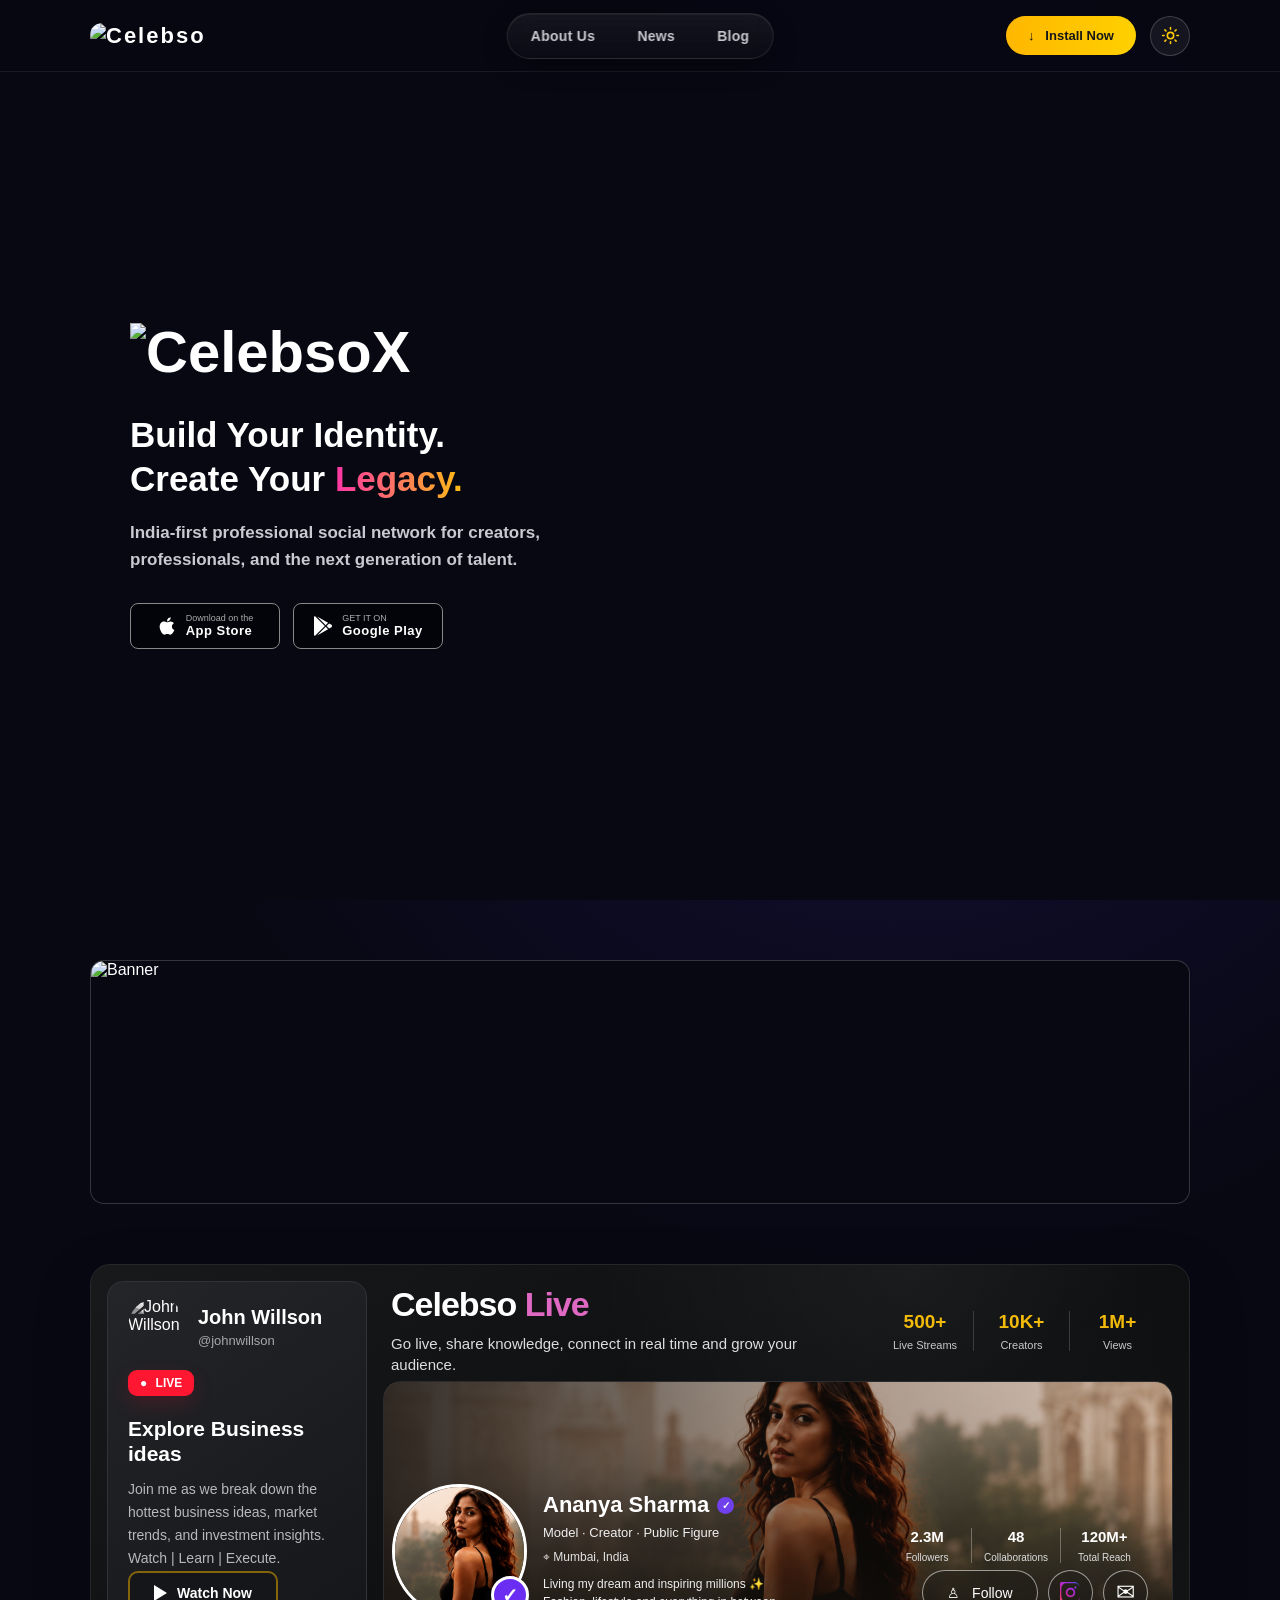
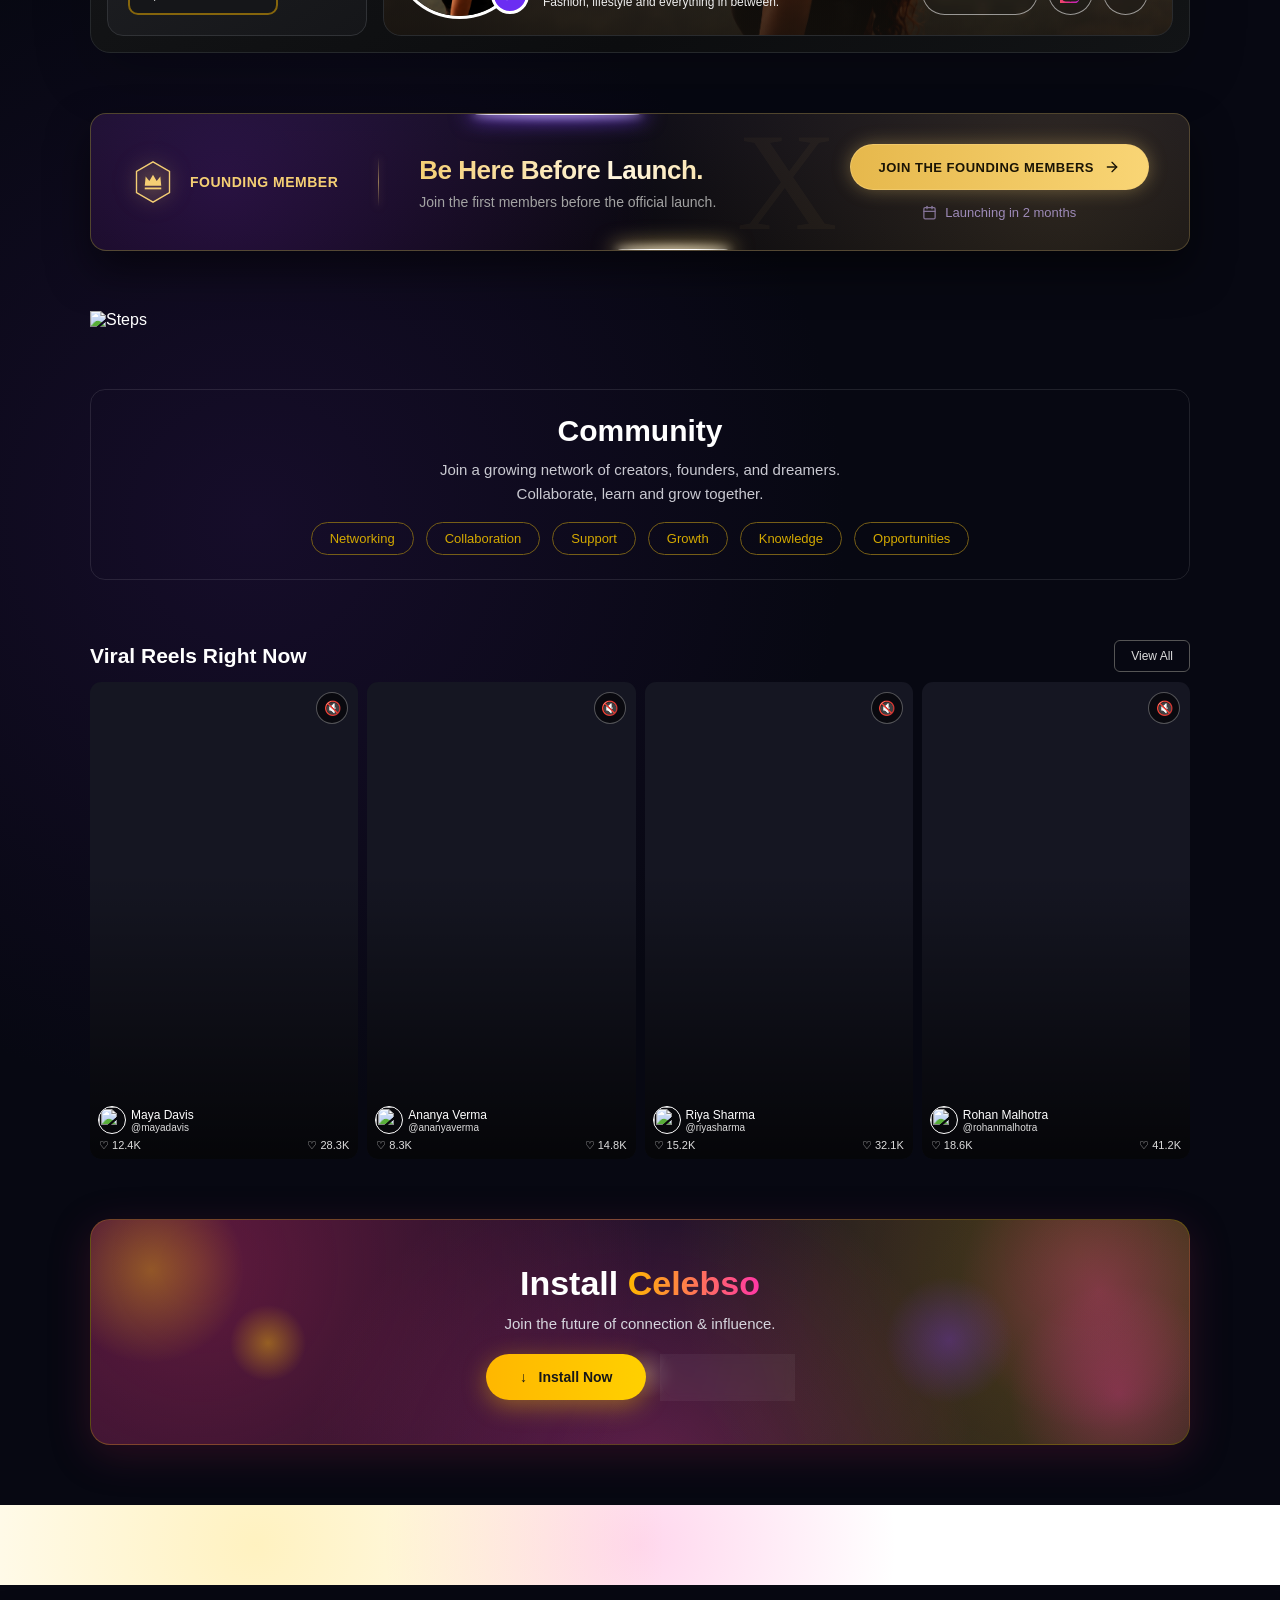
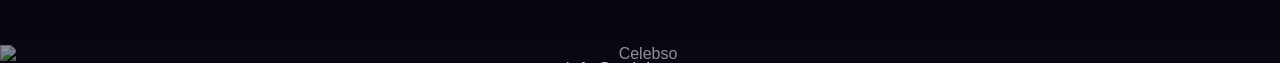
==== index.html @ 9fc42a9d "Add light/dark theme support, new Celebso Live section on landing, unified footer and founding membe" ====
<!DOCTYPE html>
<html lang="en">
<head>
<meta charset="UTF-8">
<meta name="viewport" content="width=device-width, initial-scale=1.0">
<title>CelebsoX</title>

<script>try{if(localStorage.getItem("celebso-theme")==="light")document.documentElement.classList.add("light-mode");}catch(e){}</script>

<link rel="stylesheet" href="css/style.css">
<link rel="stylesheet" href="css/theme.css">

<style>

/* ================= LIVE SECTION (NEW) ================= */

.live-new{
    margin-bottom:60px;
}

.live-new *,
.live-new *::before,
.live-new *::after{
    margin:0;
    padding:0;
    box-sizing:border-box;
}

/* MAIN CONTAINER */
.live-new .lv-container{
    width:100%;
    max-width:100%;
    min-height:385px;
    background:
        radial-gradient(circle at 75% 0%, rgba(255,255,255,0.05), transparent 35%),
        linear-gradient(145deg,#18191b,#0c0d0f 65%,#121416);
    border:1px solid #25282b;
    border-radius:20px;
    padding:16px;
    display:grid;
    grid-template-columns:260px 1fr;
    gap:16px;
    box-shadow:0 20px 60px rgba(0,0,0,0.20);
    color:#fff;
    font-family:Arial, Helvetica, sans-serif;
}

/* LEFT SIDEBAR */
.live-new .sidebar{
    background:linear-gradient(145deg,#242529,#151619);
    border:1px solid #303236;
    border-radius:16px;
    padding:16px 20px 20px;
    display:flex;
    flex-direction:column;
    overflow:hidden;
}

/* PROFILE */
.live-new .profile{
    display:flex;
    align-items:center;
    gap:12px;
}

.live-new .profile-image{
    width:58px;
    height:58px;
    border-radius:50%;
    object-fit:cover;
    filter:grayscale(100%);
    flex-shrink:0;
}

.live-new .profile-info h3{
    font-size:20px;
    font-weight:700;
    line-height:1.1;
}

.live-new .profile-info p{
    margin-top:5px;
    color:#a7a8ab;
    font-size:13px;
}

/* LIVE BUTTON */
.live-new .live-button{
    margin-top:14px;
    width:max-content;
    background:#ff1732;
    padding:6px 12px;
    border-radius:9px;
    font-size:12px;
    font-weight:700;
    box-shadow:0 8px 20px rgba(255,20,45,0.15);
}

.live-new .live-button span{
    margin-right:5px;
}

/* SIDEBAR TEXT */
.live-new .sidebar h2{
    margin-top:20px;
    margin-bottom:11px;
    font-size:21px;
    line-height:1.2;
}

.live-new .sidebar-description{
    color:#b7b8bb;
    font-size:14px;
    line-height:1.65;
}

/* WATCH BUTTON */
.live-new .watch-button{
    margin-top:auto;
    width:150px;
    height:44px;
    border-radius:10px;
    border:2px solid #85650c;
    background:#151619;
    color:white;
    font-size:14px;
    font-weight:700;
    cursor:pointer;
    display:flex;
    justify-content:center;
    align-items:center;
    gap:10px;
    transition:0.25s;
}

.live-new .watch-button:hover{
    background:#24201a;
    transform:translateY(-2px);
}

.live-new .play-icon{
    width:0;
    height:0;
    border-top:8px solid transparent;
    border-bottom:8px solid transparent;
    border-left:13px solid white;
}

/* RIGHT SIDE */
.live-new .content{
    min-width:0;
    display:flex;
    flex-direction:column;
}

/* TOP HEADER */
.live-new .header{
    min-height:100px;
    display:flex;
    justify-content:space-between;
    align-items:center;
    padding:0 8px;
    gap:24px;
}

/* TITLE */
.live-new .title{
    font-size:34px;
    font-weight:800;
    letter-spacing:-1px;
    line-height:1;
}

.live-new .title span{
    color:#df69c2;
}

/* SUBTITLE */
.live-new .subtitle{
    margin-top:12px;
    font-size:15px;
    color:#dddddf;
    line-height:1.4;
}

/* TOP STATISTICS */
.live-new .top-stats{
    display:flex;
    align-items:center;
    height:62px;
}

.live-new .top-stat{
    min-width:96px;
    padding:0 13px;
    text-align:center;
    border-left:1px solid #3b3c3f;
}

.live-new .top-stat:first-child{
    border-left:none;
}

.live-new .top-stat-number{
    font-size:19px;
    font-weight:800;
    color:#f2ba0b;
}

.live-new .top-stat-label{
    margin-top:6px;
    color:#c8c8ca;
    font-size:11px;
}

/* HERO CARD */
.live-new .lv-hero{
    position:relative;
    flex:1;
    min-height:255px;
    overflow:hidden;
    border-radius:18px;
    border:1px solid #292b2e;
    background-image:
        linear-gradient(90deg, rgba(25,21,18,0.88), rgba(30,25,20,0.45) 45%, rgba(0,0,0,0.08)),
        url("images/ChatGPT%20Image%20Aug%2024%2C%202026%2C%2006_06_37%20PM.png");
    background-size:cover;
    background-position:center;
}

/* DARK OVERLAY */
.live-new .lv-hero::after{
    content:"";
    position:absolute;
    inset:0;
    background:linear-gradient(0deg, rgba(20,16,12,0.60), transparent 60%);
    pointer-events:none;
}

/* CREATOR INFORMATION */
.live-new .live-creator{
    position:absolute;
    left:8px;
    bottom:16px;
    z-index:3;
    display:flex;
    align-items:center;
    gap:16px;
}

/* CREATOR AVATAR */
.live-new .avatar-container{
    position:relative;
}

.live-new .creator-avatar{
    width:135px;
    height:135px;
    border-radius:50%;
    object-fit:cover;
    border:3px solid white;
    display:block;
}

/* PURPLE CHECK */
.live-new .big-check{
    position:absolute;
    right:-2px;
    bottom:5px;
    width:38px;
    height:38px;
    border-radius:50%;
    background:#6b2df2;
    border:3px solid white;
    display:flex;
    align-items:center;
    justify-content:center;
    font-size:19px;
    font-weight:800;
}

/* CREATOR DETAILS */
.live-new .creator-details{
    min-width:330px;
    max-width:400px;
}

/* NAME */
.live-new .creator-name{
    display:flex;
    align-items:center;
    gap:8px;
    font-size:22px;
    font-weight:800;
    color:#ffffff;
}

/* VERIFIED */
.live-new .verified{
    width:17px;
    height:17px;
    border-radius:50%;
    background:#7040ed;
    display:flex;
    justify-content:center;
    align-items:center;
    font-size:10px;
    color:#ffffff;
}

/* ROLE */
.live-new .creator-role{
    margin-top:7px;
    font-size:13px;
    color:#f0f0f0;
}

/* LOCATION */
.live-new .location{
    margin-top:10px;
    font-size:12px;
    color:#e2e2e2;
}

/* BIO */
.live-new .bio{
    margin-top:11px;
    font-size:12px;
    line-height:1.5;
    color:#eeeeee;
}

/* HERO STATISTICS */
.live-new .hero-stats{
    position:absolute;
    right:24px;
    bottom:72px;
    z-index:3;
    display:flex;
    align-items:flex-start;
}

.live-new .hero-stat{
    min-width:88px;
    padding:0 12px;
    text-align:center;
    border-left:1px solid rgba(255,255,255,0.30);
}

.live-new .hero-stat:first-child{
    border-left:none;
}

.live-new .hero-stat strong{
    font-size:15px;
    font-weight:700;
    color:#ffffff;
}

.live-new .hero-stat span{
    display:block;
    margin-top:6px;
    font-size:10px;
    color:#dddddd;
}

/* ACTION BUTTONS */
.live-new .actions{
    position:absolute;
    right:24px;
    bottom:20px;
    z-index:3;
    display:flex;
    gap:10px;
}

/* GENERAL BUTTON */
.live-new .action-button{
    height:45px;
    min-width:116px;
    padding:0 18px;
    border-radius:30px;
    border:1px solid rgba(255,255,255,0.55);
    background:rgba(20,20,20,0.25);
    color:white;
    display:flex;
    align-items:center;
    justify-content:center;
    font-size:14px;
    cursor:pointer;
    backdrop-filter:blur(4px);
    transition:0.25s;
}

.live-new .action-button:hover{
    background:rgba(255,255,255,0.12);
}

/* ICON BUTTON */
.live-new .icon-button{
    width:45px;
    min-width:45px;
    padding:0;
    font-size:19px;
}

/* INSTAGRAM */
.live-new .instagram{
    color:#f13ba0;
}

/* MAIL */
.live-new .mail{
    font-size:23px;
}

/* RESPONSIVE */
@media(max-width:1100px){

    .live-new .lv-container{
        grid-template-columns:1fr;
        max-width:850px;
        margin:0 auto;
    }

    .live-new .sidebar{
        min-height:380px;
    }

    .live-new .header{
        flex-direction:column;
        align-items:flex-start;
        padding:20px 10px;
    }

    .live-new .top-stats{
        width:100%;
        justify-content:space-between;
    }

    .live-new .top-stat{
        flex:1;
    }

    .live-new .lv-hero{
        min-height:600px;
    }

}

/* TABLET */
@media(max-width:750px){

    .live-new .lv-container{
        padding:14px;
        border-radius:18px;
    }

    .live-new .sidebar{
        padding:20px;
    }

    .live-new .profile-image{
        width:65px;
        height:65px;
    }

    .live-new .profile-info h3{
        font-size:22px;
    }

    .live-new .profile-info p{
        font-size:15px;
    }

    .live-new .sidebar h2{
        font-size:23px;
    }

    .live-new .sidebar-description{
        font-size:16px;
    }

    .live-new .title{
        font-size:38px;
    }

    .live-new .subtitle{
        font-size:16px;
    }

    .live-new .top-stat{
        padding:0 5px;
    }

    .live-new .top-stat-number{
        font-size:20px;
    }

    .live-new .top-stat-label{
        font-size:11px;
    }

    .live-new .lv-hero{
        min-height:650px;
    }

    .live-new .live-creator{
        left:20px;
        bottom:75px;
        flex-direction:column;
        align-items:flex-start;
        gap:15px;
    }

    .live-new .creator-avatar{
        width:155px;
        height:155px;
    }

    .live-new .creator-details{
        min-width:0;
        max-width:calc(100vw - 70px);
    }

    .live-new .creator-name{
        font-size:25px;
    }

    .live-new .hero-stats{
        left:15px;
        right:15px;
        top:20px;
        bottom:auto;
        justify-content:center;
    }

    .live-new .hero-stat{
        flex:1;
        min-width:0;
        padding:0 7px;
    }

    .live-new .hero-stat strong{
        font-size:16px;
    }

    .live-new .hero-stat span{
        font-size:10px;
    }

    .live-new .actions{
        left:20px;
        right:auto;
        bottom:18px;
        gap:8px;
    }

    .live-new .action-button{
        height:46px;
        min-width:105px;
        font-size:14px;
        padding:0 16px;
    }

    .live-new .icon-button{
        width:46px;
        min-width:46px;
        padding:0;
    }

}

/* SMALL MOBILE */
@media(max-width:480px){

    .live-new .lv-container{
        display:block;
    }

    .live-new .sidebar{
        margin-bottom:15px;
    }

    .live-new .header{
        padding:15px 5px;
    }

    .live-new .title{
        font-size:32px;
    }

    .live-new .subtitle{
        font-size:14px;
    }

    .live-new .top-stats{
        overflow:hidden;
    }

    .live-new .top-stat-number{
        font-size:17px;
    }

    .live-new .top-stat-label{
        font-size:9px;
    }

    .live-new .lv-hero{
        min-height:630px;
    }

    .live-new .live-creator{
        bottom:70px;
    }

    .live-new .creator-avatar{
        width:130px;
        height:130px;
    }

    .live-new .big-check{
        width:43px;
        height:43px;
        font-size:22px;
    }

    .live-new .creator-name{
        font-size:21px;
    }

    .live-new .creator-role{
        font-size:13px;
    }

    .live-new .location{
        font-size:12px;
    }

    .live-new .bio{
        font-size:12px;
    }

    .live-new .hero-stat strong{
        font-size:14px;
    }

    .live-new .hero-stat span{
        font-size:9px;
    }

}

/* ================= LIGHT MODE ================= */

html.light-mode .live-new .lv-container{
    background:
        radial-gradient(circle at 75% 0%, rgba(0,0,0,0.03), transparent 35%),
        linear-gradient(145deg,#ffffff,#f4f5f7 65%,#eef0f3);
    border-color:#e2e4e8;
    box-shadow:0 20px 60px rgba(15,20,40,0.08);
    color:#17181c;
}

html.light-mode .live-new .sidebar{
    background:linear-gradient(145deg,#fafbfc,#f1f2f5);
    border-color:#e3e5e9;
}

html.light-mode .live-new .profile-info h3{
    color:#17181c;
}

html.light-mode .live-new .profile-info p{
    color:#6b6e75;
}

html.light-mode .live-new .sidebar-description{
    color:#4c5058;
}

html.light-mode .live-new .watch-button{
    background:#ffffff;
    color:#17181c;
}

html.light-mode .live-new .watch-button:hover{
    background:#fff7e0;
}

html.light-mode .live-new .play-icon{
    border-left-color:#17181c;
}

html.light-mode .live-new .title{
    color:#17181c;
}

html.light-mode .live-new .subtitle{
    color:#4c5058;
}

html.light-mode .live-new .top-stat-number{
    color:#c7940a;
}

html.light-mode .live-new .top-stat-label{
    color:#6b6e75;
}

html.light-mode .live-new .top-stat{
    border-left-color:#dcdfe4;
}

</style>

</head><body>

<!-- ================= NAVBAR ================= -->

<header class="navbar">
<div class="nav-inner">

    <a class="logo" href="#">

        <img class="main-icon main-icon-dark" src="images/ChatGPT_Image_Aug_18__2026__10_11_38_PM-removebg-preview.png" alt="Celebso">
        <img class="main-icon main-icon-light" src="images/ChatGPT%20Image%20Aug%2021%2C%202026%2C%2003_45_23%20PM.png" alt="Celebso">

    </a>

    <nav class="menu">
        <a href="about.html">About Us</a>
        <a href="news.html">News</a>
        <a href="blog.html">Blog</a>
    </nav>

    <button class="install">↓ &nbsp; Install Now</button>

    <button class="theme-toggle" type="button" aria-label="Toggle light mode">
        <svg class="icon-sun" viewBox="0 0 24 24" fill="none" stroke="currentColor" stroke-width="2" stroke-linecap="round" stroke-linejoin="round"><circle cx="12" cy="12" r="4"></circle><path d="M12 2v2M12 20v2M4.93 4.93l1.41 1.41M17.66 17.66l1.41 1.41M2 12h2M20 12h2M4.93 19.07l1.41-1.41M17.66 6.34l1.41-1.41"></path></svg>
        <svg class="icon-moon" viewBox="0 0 24 24" fill="currentColor"><path d="M21 12.79A9 9 0 1 1 11.21 3 7 7 0 0 0 21 12.79z"></path></svg>
    </button>

    <button class="nav-toggle" aria-label="Menu">
        <span></span><span></span><span></span>
    </button>

</div>
</header>

<nav class="mobile-menu">
    <a href="about.html">About Us</a>
    <a href="news.html">News</a>
    <a href="blog.html">Blog</a>
    <button class="install">↓ &nbsp; Install Now</button>
</nav>


<main class="container">

<!-- ================= HERO ================= -->

<section class="hero reveal" id="home">

<div class="hero-left">

    <h1 class="hero-title">
        <img class="hero-logo hero-logo-dark" src="images/ChatGPT Image Aug 18, 2026, 10_51_46 PM.png" alt="CelebsoX">
        <img class="hero-logo hero-logo-light" src="images/ChatGPT_Image_Aug_21__2026__03_24_01_PM-removebg-preview.png" alt="CelebsoX">
    </h1>

    <h2 class="hero-heading">
        Build Your Identity.<br>
        Create Your <span>Legacy.</span>
    </h2>

    <p class="hero-text">
        India-first professional social network for creators,
        professionals, and the next generation of talent.
    </p>

    <div class="stores">

        <a class="store" href="#">
            <svg viewBox="0 0 384 512"><path fill="currentColor" d="M318.7 268.7c-.2-36.7 16.4-64.4 50-84.8-18.8-26.9-47.2-41.7-84.7-44.6-35.5-2.8-74.3 20.7-88.5 20.7-15 0-49.4-19.7-76.4-19.7C63.3 141.2 4 184.8 4 273.5q0 39.3 14.4 81.2c12.8 36.7 59 126.7 107.2 125.2 25.2-.6 43-17.9 75.8-17.9 31.8 0 48.3 17.9 76.4 17.9 48.6-.7 90.4-82.5 102.6-119.3-65.2-30.7-61.7-90-61.7-91.9zm-56.6-164.2c27.3-32.4 24.8-61.9 24-72.5-24.1 1.4-52 16.4-67.9 34.9-17.5 19.8-27.8 44.3-25.6 71.9 26.1 2 49.9-11.4 69.5-34.3z"/></svg>
            <span class="stext">
                <small>Download on the</small>
                <strong>App Store</strong>
            </span>
        </a>

        <a class="store" href="#">
            <svg viewBox="0 0 512 512"><path fill="currentColor" d="M325.3 234.3L104.6 13l280.8 161.2-60.1 60.1zM47 0C34 6.8 25.3 19.2 25.3 35.3v441.3c0 16.1 8.7 28.5 21.7 35.3l256.6-256L47 0zm425.2 225.6l-58.9-34.1-65.7 64.5 65.7 64.5 60.1-34.1c18-14.3 18-46.5-1.2-60.8zM104.6 499l280.8-161.2-60.1-60.1L104.6 499z"/></svg>
            <span class="stext">
                <small>GET IT ON</small>
                <strong>Google Play</strong>
            </span>
        </a>

    </div>

</div>

</section>

<!-- ================= BANNER ================= -->

<section class="banner reveal" id="features">

<img
src="images/banner.png"
alt="Banner">

</section>


<!-- ================= LIVE (NEW) ================= -->

<section class="live-new">

<div class="lv-container">

    <!-- LEFT SIDEBAR -->

    <aside class="sidebar">

        <div class="profile">

            <img src="https://i.pravatar.cc/200?img=12" class="profile-image" alt="John Willson">

            <div class="profile-info">
                <h3>John Willson</h3>
                <p>@johnwillson</p>
            </div>

        </div>

        <div class="live-button">
            <span>●</span>
            LIVE
        </div>

        <h2>Explore Business ideas</h2>

        <p class="sidebar-description">
            Join me as we break down the hottest
            business ideas, market trends, and
            investment insights.
            <br>
            Watch | Learn | Execute.
        </p>

        <button class="watch-button">
            <span class="play-icon"></span>
            Watch Now
        </button>

    </aside>

    <!-- RIGHT CONTENT -->

    <div class="content">

        <header class="header">

            <div>
                <div class="title">
                    Celebso <span>Live</span>
                </div>
                <div class="subtitle">
                    Go live, share knowledge, connect in real time and grow your audience.
                </div>
            </div>

            <div class="top-stats">

                <div class="top-stat">
                    <div class="top-stat-number">500+</div>
                    <div class="top-stat-label">Live Streams</div>
                </div>

                <div class="top-stat">
                    <div class="top-stat-number">10K+</div>
                    <div class="top-stat-label">Creators</div>
                </div>

                <div class="top-stat">
                    <div class="top-stat-number">1M+</div>
                    <div class="top-stat-label">Views</div>
                </div>

            </div>

        </header>

        <!-- HERO -->

        <section class="lv-hero">

            <div class="live-creator">

                <div class="avatar-container">

                    <img src="images/ChatGPT%20Image%20Aug%2024%2C%202026%2C%2006_06_37%20PM.png" class="creator-avatar" alt="Ananya Sharma">

                    <div class="big-check">✓</div>

                </div>

                <div class="creator-details">

                    <div class="creator-name">
                        Ananya Sharma
                        <span class="verified">✓</span>
                    </div>

                    <div class="creator-role">
                        Model · Creator · Public Figure
                    </div>

                    <div class="location">
                        ⌖ Mumbai, India
                    </div>

                    <div class="bio">
                        Living my dream and inspiring millions ✨
                        <br>
                        Fashion, lifestyle and everything in between.
                    </div>

                </div>

            </div>

            <div class="hero-stats">

                <div class="hero-stat">
                    <strong>2.3M</strong>
                    <span>Followers</span>
                </div>

                <div class="hero-stat">
                    <strong>48</strong>
                    <span>Collaborations</span>
                </div>

                <div class="hero-stat">
                    <strong>120M+</strong>
                    <span>Total Reach</span>
                </div>

            </div>

            <div class="actions">

                <button class="action-button">
                    ♙ &nbsp; Follow
                </button>

                <a class="action-button icon-button instagram" href="https://www.instagram.com/celebsox?igsh=MXh6MjJ1cjg4ZWp2cA==" target="_blank" rel="noopener" aria-label="Instagram">
                    <svg viewBox="0 0 448 512" width="21" height="21">
                        <defs>
                            <linearGradient id="igLogoGrad" x1="0%" y1="100%" x2="100%" y2="0%">
                                <stop offset="0%" stop-color="#fd5949"/>
                                <stop offset="35%" stop-color="#d6249f"/>
                                <stop offset="70%" stop-color="#a02ee6"/>
                                <stop offset="100%" stop-color="#285AEB"/>
                            </linearGradient>
                        </defs>
                        <path fill="url(#igLogoGrad)" d="M224.1 141c-63.6 0-114.9 51.3-114.9 114.9s51.3 114.9 114.9 114.9S339 319.5 339 255.9 287.7 141 224.1 141zm0 189.6c-41.1 0-74.7-33.5-74.7-74.7s33.5-74.7 74.7-74.7 74.7 33.5 74.7 74.7-33.6 74.7-74.7 74.7zm146.4-194.3c0 14.9-12 26.8-26.8 26.8-14.9 0-26.8-12-26.8-26.8s12-26.8 26.8-26.8 26.8 12 26.8 26.8zm76.1 27.2c-1.7-35.9-9.9-67.7-36.2-93.9-26.2-26.2-58-34.4-93.9-36.2-37-2.1-147.9-2.1-184.9 0-35.8 1.7-67.6 9.9-93.9 36.1s-34.4 58-36.2 93.9c-2.1 37-2.1 147.9 0 184.9 1.7 35.9 9.9 67.7 36.2 93.9s58 34.4 93.9 36.2c37 2.1 147.9 2.1 184.9 0 35.9-1.7 67.7-9.9 93.9-36.2 26.2-26.2 34.4-58 36.2-93.9 2.1-37 2.1-147.8 0-184.8zM448 261.9c0 37.4-.4 74.6-2.6 112-2.3 43.6-12.1 82.2-43.9 114-31.8 31.8-70.4 41.6-114 43.9-37.4 2.2-74.6 2.6-112 2.6s-74.6-.4-112-2.6c-43.6-2.3-82.2-12.1-114-43.9-31.8-31.8-41.6-70.4-43.9-114-2.2-37.4-2.6-74.6-2.6-112s.4-74.6 2.6-112c2.3-43.6 12.1-82.2 43.9-114 31.8-31.8 70.4-41.6 114-43.9 37.4-2.2 74.6-2.6 112-2.6s74.6.4 112 2.6c43.6 2.3 82.2 12.1 114 43.9 31.8 31.8 41.6 70.4 43.9 114 2.2 37.4 2.6 74.6 2.6 112z"/>
                    </svg>
                </a>

                <button class="action-button icon-button mail">
                    ✉
                </button>

            </div>

        </section>

    </div>

</div>

</section>


<!-- ================= FOUNDING MEMBER (ABOVE STEPS) ================= -->

<section class="founding-banner reveal">

<div class="fb-wrapper">

    <div class="fb-glow-top"></div>
    <div class="fb-glow-bottom"></div>

    <div class="fb-bg-x">X</div>

    <div class="fb-left">
        <div class="fb-icon">
            <svg viewBox="0 0 48 48" fill="none" xmlns="http://www.w3.org/2000/svg">
                <path d="M24 2L42 12.5V35.5L24 46L6 35.5V12.5L24 2Z" stroke="#f5cf74" stroke-width="1.5" fill="rgba(245, 207, 116, 0.05)"/>
                <path d="M15 28L16 18L20 23L24 16L28 23L32 18L33 28H15Z" fill="#f5cf74"/>
                <rect x="15" y="30" width="18" height="2" fill="#f5cf74"/>
            </svg>
        </div>
        <div class="fb-title">FOUNDING MEMBER</div>
    </div>

    <div class="fb-divider"></div>

    <div class="fb-middle">
        <h2>Be Here Before Launch.</h2>
        <p>Join the first members before the official launch.</p>
    </div>

    <div class="fb-right">
        <a class="fb-btn" href="founding-member.html">
            JOIN THE FOUNDING MEMBERS
            <svg width="16" height="16" viewBox="0 0 24 24" fill="none" stroke="currentColor" stroke-width="2" stroke-linecap="round" stroke-linejoin="round">
                <line x1="5" y1="12" x2="19" y2="12"></line>
                <polyline points="12 5 19 12 12 19"></polyline>
            </svg>
        </a>
        <div class="fb-info">
            <svg width="15" height="15" viewBox="0 0 24 24" fill="none" stroke="currentColor" stroke-width="2" stroke-linecap="round" stroke-linejoin="round">
                <rect x="3" y="4" width="18" height="18" rx="2" ry="2"></rect>
                <line x1="16" y1="2" x2="16" y2="6"></line>
                <line x1="8" y1="2" x2="8" y2="6"></line>
                <line x1="3" y1="10" x2="21" y2="10"></line>
            </svg>
            <span>Launching in 2 months</span>
        </div>
    </div>

</div>

</section>


<!-- ================= STEPS ================= -->

<section class="steps reveal" id="about">

<img class="steps-image steps-img-dark" src="images/steps.jpg" alt="Steps">
<img class="steps-image steps-img-light" src="images/ChatGPT Image Aug 21, 2026, 03_33_03 PM.png" alt="Steps">

</section>


<!-- ================= COMMUNITY ================= -->

<section class="community reveal" id="community">

<h2>Community</h2>

<p>
Join a growing network of creators, founders, and dreamers.<br>
Collaborate, learn and grow together.
</p>

<div class="tags">
    <span class="tag">Networking</span>
    <span class="tag">Collaboration</span>
    <span class="tag">Support</span>
    <span class="tag">Growth</span>
    <span class="tag">Knowledge</span>
    <span class="tag">Opportunities</span>
</div>

</section>


<!-- ================= REELS ================= -->

<section id="creators">

<div class="reel-heading reveal">

<h2>Viral Reels Right Now</h2>

<button class="view">View All</button>

</div>


<div class="reels">

<!-- REEL 1 -->
<div class="reel reveal">

<video src="video/At%20Encubay%20we%20are%20reimagining%20how%20business%20is%20done%3B%20borderless%2C%20gender%20less%20and%20built%20on%20deep%20hu.mp4" autoplay muted loop playsinline></video>

<button class="reel-mute" aria-label="Toggle sound">🔇</button>

<div class="reel-user">
<img src="https://i.pravatar.cc/100?img=47">
<span>Maya Davis<small>@mayadavis</small></span>
</div>

<div class="reel-stats">
<span>♡ 12.4K</span>
<span>♡ 28.3K</span>
</div>

</div>


<!-- REEL 2 -->
<div class="reel reveal">

<video src="video/Underrated%20%E2%99%A0%EF%B8%8F%23laqshaykapoor.mp4" autoplay muted loop playsinline></video>

<button class="reel-mute" aria-label="Toggle sound">🔇</button>

<div class="reel-user">
<img src="https://i.pravatar.cc/100?img=44">
<span>Ananya Verma<small>@ananyaverma</small></span>
</div>

<div class="reel-stats">
<span>♡ 8.3K</span>
<span>♡ 14.8K</span>
</div>

</div>


<!-- REEL 3 -->
<div class="reel reveal">

<video src="video/In%20tropical%20state%20of%20mind%20%F0%9F%92%9C%F0%9F%A6%8B%F0%9F%90%A0%F0%9F%8C%B4Outfit%20-%20%40labeladitihundia%20Featuring-%20Wild%20Flower%20Setwww.label.mp4" autoplay muted loop playsinline></video>

<button class="reel-mute" aria-label="Toggle sound">🔇</button>

<div class="reel-user">
<img src="https://i.pravatar.cc/100?img=32">
<span>Riya Sharma<small>@riyasharma</small></span>
</div>

<div class="reel-stats">
<span>♡ 15.2K</span>
<span>♡ 32.1K</span>
</div>

</div>


<!-- REEL 4 -->
<div class="reel reveal">

<video src="video/My%20non-negotiables%20when%20hiring.mp4" autoplay muted loop playsinline></video>

<button class="reel-mute" aria-label="Toggle sound">🔇</button>

<div class="reel-user">
<img src="https://i.pravatar.cc/100?img=59">
<span>Rohan Malhotra<small>@rohanmalhotra</small></span>
</div>

<div class="reel-stats">
<span>♡ 18.6K</span>
<span>♡ 41.2K</span>
</div>

</div>


<!-- REEL 5 -->
<div class="reel extra reveal">

<video src="video/Hot%20%26%20Happening%20!!%20Feel%20extra%20glamorous%20in%20this%20gorgeous%20ensemble%20%F0%9F%A4%8EFeaturing-%20Bomb%20Shell%20SetThi.mp4" autoplay muted loop playsinline></video>

<button class="reel-mute" aria-label="Toggle sound">🔇</button>

<div class="reel-user">
<img src="https://i.pravatar.cc/100?img=11">
<span>Arjun Mehta<small>@arjunmehta</small></span>
</div>

<div class="reel-stats">
<span>♡ 9.6K</span>
<span>♡ 21.4K</span>
</div>

</div>


<!-- REEL 6 -->
<div class="reel extra reveal">

<video src="video/My%20non-negotiables%20when%20hiring.mp4" autoplay muted loop playsinline></video>

<button class="reel-mute" aria-label="Toggle sound">🔇</button>

<div class="reel-user">
<img src="https://i.pravatar.cc/100?img=13">
<span>Karan Singh<small>@karansing</small></span>
</div>

<div class="reel-stats">
<span>♡ 15.2K</span>
<span>♡ 32.7K</span>
</div>

</div>


<!-- REEL 7 -->
<div class="reel extra reveal">

<video src="video/What%20happens%20when%20you%20stop%20trying%20to%20make%20every%20minute%20productiveAt%20SUNROOOF%2C%20Fridays%20give%20the%20t.mp4" autoplay muted loop playsinline></video>

<button class="reel-mute" aria-label="Toggle sound">🔇</button>

<div class="reel-user">
<img src="https://i.pravatar.cc/100?img=12">
<span>Neha Gupta<small>@nehagupta</small></span>
</div>

<div class="reel-stats">
<span>♡ 11.9K</span>
<span>♡ 25.6K</span>
</div>

</div>

</div>

</section>

<!-- ================= VIEW ALL MODAL ================= -->

<div class="reels-modal" id="reelsModal">

<div class="reels-modal-box">

    <div class="reels-modal-head">
        <h3>All Reels</h3>
        <button class="reels-modal-close" aria-label="Close">✕</button>
    </div>

    <div class="reels-modal-grid">

        <!-- M 1 -->
        <div class="reel">
        <video src="video/At%20Encubay%20we%20are%20reimagining%20how%20business%20is%20done%3B%20borderless%2C%20gender%20less%20and%20built%20on%20deep%20hu.mp4" autoplay muted loop playsinline></video>
        <button class="reel-mute" aria-label="Toggle sound">🔇</button>
        <div class="reel-user">
        <img src="https://i.pravatar.cc/100?img=47">
        <span>Maya Davis<small>@mayadavis</small></span>
        </div>
        <div class="reel-stats">
        <span>♡ 12.4K</span>
        <span>♡ 28.3K</span>
        </div>
        </div>

        <!-- M 2 -->
        <div class="reel">
        <video src="video/Underrated%20%E2%99%A0%EF%B8%8F%23laqshaykapoor.mp4" autoplay muted loop playsinline></video>
        <button class="reel-mute" aria-label="Toggle sound">🔇</button>
        <div class="reel-user">
        <img src="https://i.pravatar.cc/100?img=44">
        <span>Ananya Verma<small>@ananyaverma</small></span>
        </div>
        <div class="reel-stats">
        <span>♡ 8.3K</span>
        <span>♡ 14.8K</span>
        </div>
        </div>

        <!-- M 3 -->
        <div class="reel">
        <video src="video/In%20tropical%20state%20of%20mind%20%F0%9F%92%9C%F0%9F%A6%8B%F0%9F%90%A0%F0%9F%8C%B4Outfit%20-%20%40labeladitihundia%20Featuring-%20Wild%20Flower%20Setwww.label.mp4" autoplay muted loop playsinline></video>
        <button class="reel-mute" aria-label="Toggle sound">🔇</button>
        <div class="reel-user">
        <img src="https://i.pravatar.cc/100?img=32">
        <span>Riya Sharma<small>@riyasharma</small></span>
        </div>
        <div class="reel-stats">
        <span>♡ 15.2K</span>
        <span>♡ 32.1K</span>
        </div>
        </div>

        <!-- M 4 -->
        <div class="reel">
        <video src="video/My%20non-negotiables%20when%20hiring.mp4" autoplay muted loop playsinline></video>
        <button class="reel-mute" aria-label="Toggle sound">🔇</button>
        <div class="reel-user">
        <img src="https://i.pravatar.cc/100?img=59">
        <span>Rohan Malhotra<small>@rohanmalhotra</small></span>
        </div>
        <div class="reel-stats">
        <span>♡ 18.6K</span>
        <span>♡ 41.2K</span>
        </div>
        </div>

        <!-- M 5 -->
        <div class="reel">
        <video src="video/Hot%20%26%20Happening%20!!%20Feel%20extra%20glamorous%20in%20this%20gorgeous%20ensemble%20%F0%9F%A4%8EFeaturing-%20Bomb%20Shell%20SetThi.mp4" autoplay muted loop playsinline></video>
        <button class="reel-mute" aria-label="Toggle sound">🔇</button>
        <div class="reel-user">
        <img src="https://i.pravatar.cc/100?img=11">
        <span>Arjun Mehta<small>@arjunmehta</small></span>
        </div>
        <div class="reel-stats">
        <span>♡ 9.6K</span>
        <span>♡ 21.4K</span>
        </div>
        </div>

        <!-- M 6 -->
        <div class="reel">
        <video src="video/My%20non-negotiables%20when%20hiring.mp4" autoplay muted loop playsinline></video>
        <button class="reel-mute" aria-label="Toggle sound">🔇</button>
        <div class="reel-user">
        <img src="https://i.pravatar.cc/100?img=13">
        <span>Karan Singh<small>@karansing</small></span>
        </div>
        <div class="reel-stats">
        <span>♡ 15.2K</span>
        <span>♡ 32.7K</span>
        </div>
        </div>

        <!-- M 7 -->
        <div class="reel">
        <video src="video/What%20happens%20when%20you%20stop%20trying%20to%20make%20every%20minute%20productiveAt%20SUNROOOF%2C%20Fridays%20give%20the%20t.mp4" autoplay muted loop playsinline></video>
        <button class="reel-mute" aria-label="Toggle sound">🔇</button>
        <div class="reel-user">
        <img src="https://i.pravatar.cc/100?img=12">
        <span>Neha Gupta<small>@nehagupta</small></span>
        </div>
        <div class="reel-stats">
        <span>♡ 11.9K</span>
        <span>♡ 25.6K</span>
        </div>
        </div>

    </div>

</div>

</div>


<!-- ================= INSTALL ================= -->

<section class="download reveal">

<span class="dl-orb dl-orb-1"></span>
<span class="dl-orb dl-orb-2"></span>
<span class="dl-orb dl-orb-3"></span>
<span class="dl-orb dl-orb-4"></span>
<span class="dl-orb dl-orb-5"></span>

<span class="dl-part p1"></span>
<span class="dl-part p2"></span>
<span class="dl-part p3"></span>
<span class="dl-part p4"></span>
<span class="dl-part p5"></span>
<span class="dl-part p6"></span>

<div>

<h2>Install <span>Celebso</span></h2>

<p>Join the future of connection & influence.</p>

<div class="download-buttons">

<button class="install"><span class="arrow-down">↓</span> &nbsp; Install Now</button>

<button class="learn">Learn More</button>

</div>

</div>

</section>


</main>


<!-- ================= MEDIA ================= -->

<section class="media">

<div class="media-track">

    <div class="media-set">
        <img src="images/ChatGPT%20Image%20Aug%2017%2C%202026%2C%2011_04_59%20PM.png" alt="">
        <img src="images/ChatGPT%20Image%20Aug%2017%2C%202026%2C%2011_07_48%20PM.png" alt="">
        <img src="images/ChatGPT%20Image%20Aug%2017%2C%202026%2C%2011_10_15%20PM.png" alt="">
        <img src="images/ChatGPT%20Image%20Aug%2017%2C%202026%2C%2011_13_08%20PM.png" alt="">
        <img src="images/ChatGPT%20Image%20Aug%2017%2C%202026%2C%2011_21_54%20PM.png" alt="">
    </div>

    <div class="media-set">
        <img src="images/ChatGPT%20Image%20Aug%2017%2C%202026%2C%2011_04_59%20PM.png" alt="">
        <img src="images/ChatGPT%20Image%20Aug%2017%2C%202026%2C%2011_07_48%20PM.png" alt="">
        <img src="images/ChatGPT%20Image%20Aug%2017%2C%202026%2C%2011_10_15%20PM.png" alt="">
        <img src="images/ChatGPT%20Image%20Aug%2017%2C%202026%2C%2011_13_08%20PM.png" alt="">
        <img src="images/ChatGPT%20Image%20Aug%2017%2C%202026%2C%2011_21_54%20PM.png" alt="">
    </div>

    <div class="media-set">
        <img src="images/ChatGPT%20Image%20Aug%2017%2C%202026%2C%2011_04_59%20PM.png" alt="">
        <img src="images/ChatGPT%20Image%20Aug%2017%2C%202026%2C%2011_07_48%20PM.png" alt="">
        <img src="images/ChatGPT%20Image%20Aug%2017%2C%202026%2C%2011_10_15%20PM.png" alt="">
        <img src="images/ChatGPT%20Image%20Aug%2017%2C%202026%2C%2011_13_08%20PM.png" alt="">
        <img src="images/ChatGPT%20Image%20Aug%2017%2C%202026%2C%2011_21_54%20PM.png" alt="">
    </div>

    <div class="media-set">
        <img src="images/ChatGPT%20Image%20Aug%2017%2C%202026%2C%2011_04_59%20PM.png" alt="">
        <img src="images/ChatGPT%20Image%20Aug%2017%2C%202026%2C%2011_07_48%20PM.png" alt="">
        <img src="images/ChatGPT%20Image%20Aug%2017%2C%202026%2C%2011_10_15%20PM.png" alt="">
        <img src="images/ChatGPT%20Image%20Aug%2017%2C%202026%2C%2011_13_08%20PM.png" alt="">
        <img src="images/ChatGPT%20Image%20Aug%2017%2C%202026%2C%2011_21_54%20PM.png" alt="">
    </div>

</div>

</section>


<!-- ================= FOOTER ================= -->

<footer id="contact">

<div class="footer-hero">

    <img class="footer-hero-dark" src="images/footer-dark.jpg" alt="Celebso">
    <img class="footer-hero-light" src="images/WhatsApp%20Image%202026-08-15%20at%2011.42.58%20AM.jpeg" alt="Celebso">

    <div class="footer-text">

        <div class="footer-logo">

<img class="main-icon footer-logo-dark" src="images/ChatGPT%20Image%20Aug%2018%2C%202026%2C%2010_51_46%20PM.png" alt="Celebso">
<img class="main-icon footer-logo-light" src="images/ChatGPT_Image_Aug_21__2026__03_24_01_PM-removebg-preview.png" alt="Celebso">

        </div>

        <div class="footer-menu">

            <a href="#contact">Contact Us</a>
            <a href="terms.html">Terms</a>
            <a href="help-center.html">Help Center</a>

        </div>

        <div class="email">
        info@celebso.com
        </div>

        <div class="social">
        <a class="soc" href="https://www.linkedin.com/company/celebso/posts/?feedView=all" target="_blank" rel="noopener" aria-label="LinkedIn"><svg viewBox="0 0 448 512"><path fill="currentColor" d="M100.28 448H7.4V148.9h92.88zM53.79 108.1C24.09 108.1 0 83.5 0 53.8a53.79 53.79 0 0 1 107.58 0c0 29.7-24.1 54.3-53.79 54.3zM447.9 448h-92.68V302.4c0-34.7-.7-79.2-48.29-79.2-48.29 0-55.69 37.7-55.69 76.7V448h-92.78V148.9h89.08v40.8h1.3c12.4-23.5 42.69-48.3 87.88-48.3 94 0 111.28 61.9 111.28 142.3V448z"/></svg></a>
        <a class="soc" href="https://www.instagram.com/celebsox?igsh=MXh6MjJ1cjg4ZWp2cA==" target="_blank" rel="noopener" aria-label="Instagram"><svg viewBox="0 0 448 512"><path fill="currentColor" d="M224.1 141c-63.6 0-114.9 51.3-114.9 114.9s51.3 114.9 114.9 114.9S339 319.5 339 255.9 287.7 141 224.1 141zm0 189.6c-41.1 0-74.7-33.5-74.7-74.7s33.5-74.7 74.7-74.7 74.7 33.5 74.7 74.7-33.6 74.7-74.7 74.7zm146.4-194.3c0 14.9-12 26.8-26.8 26.8-14.9 0-26.8-12-26.8-26.8s12-26.8 26.8-26.8 26.8 12 26.8 26.8zm76.1 27.2c-1.7-35.9-9.9-67.7-36.2-93.9-26.2-26.2-58-34.4-93.9-36.2-37-2.1-147.9-2.1-184.9 0-35.8 1.7-67.6 9.9-93.9 36.1s-34.4 58-36.2 93.9c-2.1 37-2.1 147.9 0 184.9 1.7 35.9 9.9 67.7 36.2 93.9s58 34.4 93.9 36.2c37 2.1 147.9 2.1 184.9 0 35.9-1.7 67.7-9.9 93.9-36.2 26.2-26.2 34.4-58 36.2-93.9 2.1-37 2.1-147.8 0-184.8zM448 261.9c0 37.4-.4 74.6-2.6 112-2.3 43.6-12.1 82.2-43.9 114-31.8 31.8-70.4 41.6-114 43.9-37.4 2.2-74.6 2.6-112 2.6s-74.6-.4-112-2.6c-43.6-2.3-82.2-12.1-114-43.9-31.8-31.8-41.6-70.4-43.9-114-2.2-37.4-2.6-74.6-2.6-112s.4-74.6 2.6-112c2.3-43.6 12.1-82.2 43.9-114 31.8-31.8 70.4-41.6 114-43.9 37.4-2.2 74.6-2.6 112-2.6s74.6.4 112 2.6c43.6 2.3 82.2 12.1 114 43.9 31.8 31.8 41.6 70.4 43.9 114 2.2 37.4 2.6 74.6 2.6 112z"/></svg></a>
        <a class="soc" href="https://x.com/Celebso_" target="_blank" rel="noopener" aria-label="X"><svg viewBox="0 0 512 512"><path fill="currentColor" d="M389.2 48h70.6L305.6 224.2 487 464H345L233.7 318.6 106.5 464H35.8L200.7 275.5 26.8 48H172.4L272.9 180.9 389.2 48zM364.4 421.8h39.1L151.1 88h-42L364.4 421.8z"/></svg></a>
        </div>

        <div class="copy">
        © 2026 ANTELLAY Tech. All Rights Reserved. A Celebso Group Company.
        </div>

    </div>

</div>

</footer>

<script src="js/script.js"></script>

</body>
</html>
---- css/style.css ----
/* ==================================================
   CELEBSO Landing Page - Stylesheet
   File: css/style.css
   ================================================== */

*{
    margin:0;
    padding:0;
    box-sizing:border-box;
}

html,
body{
    max-width:100%;
    overflow-x:hidden;
}

img,
video{
    max-width:100%;
}

html{
    scroll-behavior:smooth;
}

body{
    font-family:Arial,Helvetica,sans-serif;
    background:
        radial-gradient(circle at 70% 15%,#17103b 0%,transparent 27%),
        radial-gradient(circle at 20% 65%,#160d2a 0%,transparent 25%),
        #070812;
    color:#fff;
    overflow-x:hidden;
}

a{
    text-decoration:none;
    color:inherit;
}

.container{
    width:100%;
    max-width:1100px;
    margin:auto;
}

section[id],
footer[id]{
    scroll-margin-top:80px;
}

/* ================= NAVBAR ================= */

.navbar{
    height:72px;
    border-bottom:1px solid rgba(255,255,255,.08);
    background:rgba(7,8,18,.94);
    position:sticky;
    top:0;
    z-index:100;
    backdrop-filter:blur(12px);
    -webkit-backdrop-filter:blur(12px);
}

.nav-inner{
    max-width:1100px;
    height:100%;
    margin:auto;
    position:relative;
    display:flex;
    align-items:center;
}

.logo{
    display:flex;
    align-items:center;
    gap:11px;
    font-size:22px;
    font-weight:800;
    letter-spacing:2px;
    cursor:pointer;
    transition:.2s;
}

.logo:hover{
    opacity:.85;
}

.logo .main-icon{
    width:165px;
    height:auto;
    border-radius:12px;
    background:transparent;
}

.logo .logo-text{
    display:flex;
    align-items:center;
}

.logo .logo-text .mini-icon{
    height:21px;
    width:auto;
    margin:0 4px 0 1px;
}

.logo .link{
    stroke:#ffca05;
    stroke-width:14;
    stroke-linecap:round;
}

.logo .node{
    fill:#ffca05;
}

.logo .node-white{
    fill:#fff;
}

.logo span{
    color:#ffca05;
}

.menu{
    position:absolute;
    left:50%;
    transform:translateX(-50%);
    display:flex;
    gap:6px;
    padding:5px;
    border-radius:30px;
    background:linear-gradient(180deg,rgba(255,255,255,.06),rgba(255,255,255,.02));
    border:1px solid rgba(255,255,255,.10);
    backdrop-filter:blur(12px);
    -webkit-backdrop-filter:blur(12px);
    box-shadow:0 8px 24px rgba(0,0,0,.25), inset 0 1px 0 rgba(255,255,255,.06);
}

.menu a{
    font-size:14px;
    font-weight:600;
    color:#c8c8d0;
    transition:all .25s;
    position:relative;
    padding:9px 18px;
    border-radius:24px;
    letter-spacing:.3px;
}

.menu a:after{
    content:"";
    position:absolute;
    left:50%;
    bottom:6px;
    width:0;
    height:2px;
    background:#ffca05;
    transition:all .25s;
    transform:translateX(-50%);
}

.menu a:hover{
    color:#fff;
    background:linear-gradient(90deg,rgba(255,202,5,.14),rgba(255,176,0,.10));
    box-shadow:0 0 18px rgba(255,202,5,.18), inset 0 0 0 1px rgba(255,202,5,.22);
}

.menu a:hover:after{
    width:22px;
}

.menu a.active{
    color:#ffca05;
    background:linear-gradient(90deg,rgba(255,202,5,.14),rgba(255,176,0,.10));
    box-shadow:0 0 18px rgba(255,202,5,.18), inset 0 0 0 1px rgba(255,202,5,.22);
}

.menu a.active:after{
    width:22px;
}

.nav-inner .install{
    margin-left:auto;
}

.install{
    background:linear-gradient(90deg,#ffb700,#ffd000);
    color:#171717;
    border:0;
    padding:12px 22px;
    border-radius:24px;
    font-size:13px;
    font-weight:bold;
    cursor:pointer;
    transition:.25s;
}

.install:hover{
    transform:translateY(-2px);
    box-shadow:0 6px 20px rgba(255,202,5,.35);
}

.nav-toggle{
    display:none;
    width:42px;
    height:42px;
    background:transparent;
    border:1px solid rgba(255,255,255,.15);
    border-radius:10px;
    flex-direction:column;
    align-items:center;
    justify-content:center;
    gap:5px;
    cursor:pointer;
    transition:.25s;
}

.nav-toggle span{
    width:20px;
    height:2px;
    background:#ffca05;
    border-radius:2px;
    transition:.3s;
}

.nav-toggle.active span:nth-child(1){
    transform:translateY(7px) rotate(45deg);
}

.nav-toggle.active span:nth-child(2){
    opacity:0;
}

.nav-toggle.active span:nth-child(3){
    transform:translateY(-7px) rotate(-45deg);
}

.mobile-menu{
    display:none;
    flex-direction:column;
    gap:6px;
    padding:12px 16px 16px;
    background:rgba(10,11,24,.98);
    border-bottom:1px solid rgba(255,255,255,.1);
    max-height:calc(100vh - 64px);
    overflow-y:auto;
    -webkit-overflow-scrolling:touch;
    z-index:99;
    animation:menuDrop .3s ease;
}

@keyframes menuDrop{
    from{
        opacity:0;
        transform:translateY(-8px);
    }
    to{
        opacity:1;
        transform:translateY(0);
    }
}

.mobile-menu a{
    font-size:15px;
    color:#d5d5dd;
    padding:13px 14px;
    border-radius:10px;
    transition:.2s;
    border:1px solid transparent;
}

.mobile-menu a:hover{
    background:rgba(255,202,5,.12);
    color:#ffca05;
    border-color:rgba(255,202,5,.25);
}

.mobile-menu a.active{
    color:#ffca05;
    border-color:rgba(255,202,5,.25);
}

.mobile-menu .install{
    margin-top:8px;
}

.mobile-menu.open{
    display:flex;
}

/* ================= HERO ================= */

.hero{
    min-height:calc(100vh - 72px);
    position:relative;
    background:#070812;
    border-radius:0;
    overflow:hidden;
    display:flex;
    align-items:center;
    justify-content:center;
    margin-top:0;
    margin-bottom:60px;
    width:100vw;
    margin-left:calc(50% - 50vw);
    margin-right:calc(50% - 50vw);
}

.hero::before{
    content:"";
    position:absolute;
    inset:0;
    width:100%;
    height:100%;
    background:url("../images/banner_image_panel.png") center / cover no-repeat;
    z-index:0;
}

.hero::after{
    content:"";
    position:absolute;
    inset:0;
    background:linear-gradient(90deg,rgba(7,8,18,.72) 0%,rgba(7,8,18,.32) 30%,rgba(7,8,18,0) 55%);
    z-index:1;
    pointer-events:none;
}

.hero-left{
    width:100%;
    max-width:1100px;
    padding:0 40px;
    position:relative;
    z-index:2;
    flex:none;
}

@keyframes floatIn{
    from{
        opacity:0;
        transform:translateX(40px);
    }
    to{
        opacity:1;
        transform:translateX(0);
    }
}

.hero-title{
    font-size:58px;
    font-weight:700;
    line-height:1;
    margin-bottom:15px;
}

.hero-logo{
    height:75px;
    width:auto;
    display:block;
    margin-bottom:15px;
}

.hero-title span{
    background:linear-gradient(90deg,#ffca05,#ff36a7,#ffca05);
    background-size:220% 100%;
    -webkit-background-clip:text;
    background-clip:text;
    color:transparent;
    animation:shimmer 3.2s linear infinite;
}

@keyframes shimmer{
    0%{
        background-position:0% 0;
    }
    100%{
        background-position:220% 0;
    }
}

.hero-heading{
    font-size:35px;
    font-weight:700;
    line-height:1.25;
    margin-bottom:18px;
}

.hero-heading span{
    background:linear-gradient(90deg,#ff36a7,#ffca05,#ff36a7);
    background-size:220% 100%;
    -webkit-background-clip:text;
    background-clip:text;
    color:transparent;
    animation:shimmer 3.2s linear infinite;
}

.hero-text{
    width:520px;
    color:#c9c9d1;
    font-size:17px;
    font-weight:600;
    line-height:1.6;
    margin-bottom:30px;
}

.stores{
    display:flex;
    gap:13px;
}

.store{
    width:150px;
    height:46px;
    border:1px solid #888;
    border-radius:8px;
    background:#030409;
    display:flex;
    align-items:center;
    justify-content:center;
    gap:9px;
    padding:0 12px;
    transition:.2s;
    cursor:pointer;
}

.store:hover{
    border-color:#ffca05;
    transform:translateY(-2px);
}

.store svg{
    width:20px;
    height:20px;
    flex-shrink:0;
}

.store .stext{
    text-align:left;
    line-height:1.15;
}

.store .stext small{
    display:block;
    color:#aaa;
    font-size:9px;
}

.store .stext strong{
    display:block;
    color:#fff;
    font-size:13px;
    letter-spacing:.5px;
}

/* ================= BANNER ================= */

.banner{
    aspect-ratio:2108/468;
    width:100%;
    border-radius:14px;
    overflow:hidden;
    margin-bottom:60px;
    background:#070812;
    border:1px solid rgba(255,255,255,.18);
}

.banner img{
    width:100%;
    height:100%;
    display:block;
    object-fit:cover;
    object-position:center;
}

/* ================= LIVE ================= */

.live{
    display:grid;
    grid-template-columns:245px 245px 1fr;
    gap:30px;
    margin-bottom:60px;
}

.live-card{
    min-height:280px;
    border-radius:13px;
    border:1px solid rgba(255,255,255,.1);
    background:linear-gradient(145deg,#25263a,#10111d);
    padding:18px;
}

.creator{
    display:flex;
    align-items:center;
    gap:11px;
    margin-bottom:18px;
}

.avatar{
    width:44px;
    height:44px;
    border-radius:50%;
    object-fit:cover;
}

.creator strong{
    display:block;
    font-size:15px;
}

.creator small{
    color:#999;
    font-size:12px;
}

.live-tag{
    display:inline-block;
    background:#ffca05;
    font-size:10px;
    font-weight:bold;
    padding:4px 9px;
    border-radius:4px;
    margin-bottom:15px;
}

.live-card h3{
    font-size:18px;
    margin-bottom:14px;
}

.live-card p{
    color:#a9a9b3;
    font-size:14px;
    line-height:1.55;
    margin-bottom:14px;
}

.watch{
    border:1px solid #a27c19;
    background:transparent;
    color:white;
    padding:9px 15px;
    border-radius:6px;
    font-size:12px;
    cursor:pointer;
    transition:.25s;
}

.watch:hover{
    background:#a27c19;
    color:#171717;
}

.live-info{
    padding-top:6px;
    text-align:left;
    padding-left:45px;
}

.live-info h2{
    font-size:28px;
    margin-bottom:8px;
}

.live-info h2 span{
    background:linear-gradient(90deg,#fff,#ff42ad);
    -webkit-background-clip:text;
    color:transparent;
}

.live-info>p{
    font-size:13px;
    color:#c0c0ca;
    line-height:1.5;
    margin-bottom:20px;
}

.stats{
    display:flex;
    justify-content:flex-start;
    gap:55px;
}

.stat-icon{
    width:38px;
    height:38px;
    display:flex;
    align-items:center;
    justify-content:center;
    border-radius:50%;
    background:#29155c;
    font-size:17px;
    margin-bottom:8px;
}

.stat-number{
    color:#ffca05;
    font-size:19px;
    margin-bottom:3px;
}

.stat-label{
    font-size:10px;
    color:#bbb;
}

/* ================= COMMUNITY ================= */

.community{
    border:1px solid rgba(255,255,255,.1);
    border-radius:15px;
    text-align:center;
    padding:24px 20px;
    margin-bottom:60px;
}

.community h2{
    font-size:30px;
    margin-bottom:10px;
}

.community p{
    color:#c9c9d1;
    font-size:15px;
    line-height:1.6;
}

.tags{
    display:flex;
    justify-content:center;
    gap:12px;
    margin-top:16px;
    flex-wrap:wrap;
}

.tag{
    border:1px solid #765e17;
    color:#d4a900;
    padding:8px 18px;
    border-radius:24px;
    font-size:13px;
}

/* ================= REELS ================= */

.reel-heading{
    display:flex;
    justify-content:space-between;
    align-items:center;
    margin-bottom:10px;
}

.reel-heading h2{
    font-size:21px;
}

.view{
    color:#ddd;
    border:1px solid #555;
    background:transparent;
    padding:8px 16px;
    border-radius:6px;
    font-size:12px;
    cursor:pointer;
    transition:.25s;
}

.view:hover{
    border-color:#ffca05;
    color:#ffca05;
}

.reels{
    display:grid;
    grid-template-columns:repeat(4,1fr);
    gap:9px;
    margin-bottom:60px;
}

.reel{
    aspect-ratio:9/16;
    position:relative;
    overflow:hidden;
    border-radius:11px;
    background:#151622;
}

.reel.extra{
    display:none;
}

.reels.show-all .reel.extra{
    display:block;
}

.reel>img{
    width:100%;
    height:100%;
    object-fit:cover;
}

.reel video{
    width:100%;
    height:100%;
    object-fit:cover;
    display:block;
    background:#151622;
}

.reel:after{
    content:"";
    position:absolute;
    inset:0;
    background:linear-gradient(transparent 40%,rgba(0,0,0,.75));
}

.reel-mute{
    position:absolute;
    z-index:6;
    top:10px;
    right:10px;
    width:32px;
    height:32px;
    border-radius:50%;
    background:rgba(0,0,0,.55);
    border:1px solid rgba(255,255,255,.3);
    color:#fff;
    font-size:14px;
    line-height:1;
    cursor:pointer;
    display:flex;
    align-items:center;
    justify-content:center;
    transition:.25s;
}

.reel-mute:hover{
    border-color:#ffca05;
    background:rgba(0,0,0,.75);
}

.play{
    position:absolute;
    z-index:3;
    top:50%;
    left:50%;
    transform:translate(-50%,-50%);
    width:40px;
    height:40px;
    border-radius:50%;
    background:rgba(0,0,0,.55);
    display:flex;
    align-items:center;
    justify-content:center;
}

.reel-user{
    position:absolute;
    z-index:4;
    bottom:25px;
    left:8px;
    display:flex;
    align-items:center;
    gap:5px;
}

.reel-user img{
    width:28px;
    height:28px;
    border-radius:50%;
    border:1px solid white;
    object-fit:cover;
}

.reel-user span{
    font-size:12px;
}

.reel-user small{
    display:block;
    color:#ddd;
    font-size:10px;
}

.reel-stats{
    position:absolute;
    z-index:4;
    left:9px;
    right:9px;
    bottom:7px;
    display:flex;
    justify-content:space-between;
    font-size:11px;
    color:#ddd;
}

/* ================= STEPS ================= */

.founding-banner{
    margin-bottom:60px;
}

.founding-banner.mt{
    margin-top:60px;
}

.founding-banner .fb-wrapper{
    position:relative;
    width:100%;
    border-radius:16px;
    border:1px solid rgba(245,207,116,.3);
    background:linear-gradient(180deg,rgba(17,15,25,.9) 0%,rgba(10,9,14,.9) 100%);
    padding:30px 40px;
    display:flex;
    align-items:center;
    justify-content:space-between;
    gap:30px;
    overflow:hidden;
    box-shadow:0 20px 40px rgba(0,0,0,.5);
    isolation:isolate;
    transition:border-color .3s ease, box-shadow .3s ease;
}

.founding-banner .fb-wrapper::before{
    content:"";
    position:absolute;
    inset:0;
    background:
        radial-gradient(circle at 12% 50%,rgba(138,43,226,.22),transparent 45%),
        radial-gradient(circle at 88% 50%,rgba(245,207,116,.14),transparent 45%);
    pointer-events:none;
    z-index:1;
    animation:fbPulseBg 5s ease-in-out infinite;
}

.founding-banner .fb-wrapper:hover{
    border-color:rgba(245,207,116,.6);
    box-shadow:0 20px 50px rgba(0,0,0,.6),0 0 34px rgba(138,43,226,.18);
}

@keyframes fbPulseBg{
    0%,100%{ opacity:.7; }
    50%{ opacity:1; }
}

.founding-banner .fb-bg-x{
    position:absolute;
    right:32%;
    top:50%;
    transform:translateY(-50%);
    font-size:140px;
    font-weight:300;
    color:#f5cf74;
    opacity:.04;
    pointer-events:none;
    user-select:none;
    line-height:1;
    font-family:serif;
    animation:fbBgX 5s ease-in-out infinite;
}

@keyframes fbBgX{
    0%,100%{ opacity:.03; }
    50%{ opacity:.07; }
}

.founding-banner .fb-glow-top{
    position:absolute;
    top:-1px;
    left:35%;
    width:15%;
    height:2px;
    background:#fff;
    box-shadow:0 0 20px 6px rgba(123,66,246,.8),0 0 8px 2px #fff;
    border-radius:50%;
    z-index:2;
    animation:fbGlowTop 3.5s linear infinite;
}

.founding-banner .fb-glow-bottom{
    position:absolute;
    bottom:-1px;
    left:48%;
    width:10%;
    height:2px;
    background:#fff;
    box-shadow:0 0 20px 6px rgba(245,207,116,.6),0 0 8px 2px #fff;
    border-radius:50%;
    z-index:2;
    animation:fbGlowBottom 3.5s linear infinite;
}

@keyframes fbGlowTop{
    0%{ left:0; transform:translateX(-100%); }
    50%{ left:50%; transform:translateX(-50%); }
    100%{ left:100%; transform:translateX(0); }
}

@keyframes fbGlowBottom{
    0%{ left:100%; transform:translateX(0); }
    50%{ left:50%; transform:translateX(-50%); }
    100%{ left:0; transform:translateX(-100%); }
}

.founding-banner .fb-left{
    display:flex;
    align-items:center;
    gap:15px;
    min-width:max-content;
    z-index:10;
}

.founding-banner .fb-icon{
    display:flex;
    align-items:center;
    justify-content:center;
    width:44px;
    height:44px;
    animation:fbPulse 2.4s ease-in-out infinite;
    filter:drop-shadow(0 0 10px rgba(245,207,116,.55));
}

@keyframes fbPulse{
    0%,100%{ transform:scale(1); }
    50%{ transform:scale(1.12); }
}

.founding-banner .fb-title{
    color:#f5cf74;
    font-size:14px;
    font-weight:600;
    letter-spacing:.5px;
}

.founding-banner .fb-divider{
    width:1px;
    height:50px;
    background:linear-gradient(to bottom,transparent,rgba(245,207,116,.55),transparent);
    margin:0 10px;
    z-index:10;
    box-shadow:0 0 8px rgba(245,207,116,.35);
}

.founding-banner .fb-middle{
    flex-grow:1;
    z-index:10;
}

.founding-banner .fb-middle h2{
    color:transparent;
    background:linear-gradient(90deg,#f5cf74 0%,#fff6df 25%,#f5cf74 50%,#fff6df 75%,#f5cf74 100%);
    background-size:200% auto;
    -webkit-background-clip:text;
    background-clip:text;
    font-size:26px;
    font-weight:700;
    margin-bottom:8px;
    letter-spacing:-.5px;
    animation:fbShimmer 4s linear infinite;
}

@keyframes fbShimmer{
    0%{ background-position:200% center; }
    100%{ background-position:-200% center; }
}

.founding-banner .fb-middle p{
    color:#a3a3a3;
    font-size:14px;
    font-weight:400;
}

.founding-banner .fb-right{
    display:flex;
    flex-direction:column;
    align-items:center;
    gap:15px;
    min-width:max-content;
    z-index:10;
}

.founding-banner .fb-btn{
    position:relative;
    overflow:hidden;
    background:linear-gradient(90deg,#e6b84c,#f9d575,#e6b84c);
    background-size:200% auto;
    border:1px solid rgba(245,207,116,.7);
    border-radius:30px;
    padding:14px 28px;
    color:#1a1405;
    font-size:13px;
    font-weight:700;
    letter-spacing:.5px;
    cursor:pointer;
    display:flex;
    align-items:center;
    gap:10px;
    transition:all .3s ease;
    text-transform:uppercase;
    box-shadow:0 0 18px rgba(245,207,116,.35);
    animation:fbShimmer 3s linear infinite;
}

.founding-banner .fb-btn::after{
    content:"";
    position:absolute;
    top:0;
    left:-80%;
    width:50%;
    height:100%;
    background:linear-gradient(90deg,transparent,rgba(255,255,255,.65),transparent);
    transform:skewX(-20deg);
    animation:fbShine 2.6s ease-in-out infinite;
    pointer-events:none;
}

@keyframes fbShine{
    0%{ left:-80%; }
    60%,100%{ left:140%; }
}

.founding-banner .fb-btn:hover{
    transform:translateY(-2px);
    box-shadow:0 0 30px rgba(245,207,116,.6);
}

.founding-banner .fb-btn:hover::after{
    animation-duration:.9s;
}

.founding-banner .fb-btn svg{
    transition:transform .3s ease;
}

.founding-banner .fb-btn:hover svg{
    transform:translateX(4px);
}

.founding-banner .fb-info{
    display:flex;
    align-items:center;
    gap:8px;
    color:#9d8ab8;
    font-size:13px;
    font-weight:500;
}

.founding-banner .fb-info svg{
    opacity:.8;
}

@media(max-width:850px){
    .founding-banner .fb-wrapper{
        flex-direction:column;
        text-align:center;
        gap:20px;
        padding:40px 20px;
    }
    .founding-banner .fb-divider{
        display:none;
    }
    .founding-banner .fb-bg-x{
        right:50%;
        transform:translate(50%,-50%);
    }
    .founding-banner .fb-left{
        min-width:0;
    }
    .founding-banner .fb-right{
        min-width:0;
    }
}

.steps{
    margin-bottom:60px;
}

.steps-image{
    width:100%;
    display:block;
    object-fit:cover;
}

.step{
    display:flex;
    align-items:center;
    gap:11px;
}

.step-icon{
    width:49px;
    height:49px;
    border-radius:50%;
    display:flex;
    align-items:center;
    justify-content:center;
    font-size:22px;
}

.step:nth-child(1) .step-icon{
    background:linear-gradient(140deg,#8139eb,#4d24a5);
}

.step:nth-child(3) .step-icon{
    background:linear-gradient(140deg,#ee3970,#c8205a);
}

.step:nth-child(5) .step-icon{
    background:linear-gradient(140deg,#ffc51a,#ff8211);
}

.step h3{
    font-size:14px;
    margin-bottom:4px;
}

.step p{
    color:#aaaab4;
    font-size:9px;
    line-height:1.4;
}

.arrow{
    font-size:26px;
    color:#bbb;
}

/* ================= DOWNLOAD ================= */

.download{
    border:1px solid rgba(255,202,5,.25);
    border-radius:20px;
    background:
        radial-gradient(circle at 10% 20%,rgba(146,32,76,.55),transparent 45%),
        radial-gradient(circle at 90% 15%,rgba(255,202,5,.18),transparent 40%),
        radial-gradient(circle at 50% 120%,rgba(255,54,167,.3),transparent 55%),
        linear-gradient(110deg,#22112b,#11111d);
    position:relative;
    display:flex;
    align-items:center;
    justify-content:center;
    text-align:center;
    padding:44px 30px;
    margin-bottom:60px;
    overflow:hidden;
    box-shadow:0 10px 40px rgba(146,32,76,.25);
}

.download::before{
    content:"";
    position:absolute;
    inset:0;
    background:linear-gradient(120deg,transparent 20%,rgba(255,202,5,.09) 40%,rgba(255,54,167,.12) 50%,transparent 72%);
    background-size:250% 100%;
    animation:dlSweep 6s ease-in-out infinite;
    pointer-events:none;
}

@keyframes dlSweep{
    0%,100%{
        background-position:0% 0;
    }
    50%{
        background-position:100% 0;
    }
}

.download::after{
    content:"";
    position:absolute;
    width:320px;
    height:320px;
    border-radius:50%;
    top:-90px;
    right:-70px;
    background:radial-gradient(circle,rgba(255,54,167,.3),transparent 62%);
    pointer-events:none;
    animation:dlOrb 6s ease-in-out infinite;
}

.download h2{
    font-size:34px;
    margin-bottom:12px;
    position:relative;
    animation:dlTitle 3s ease-in-out infinite;
}

@keyframes dlTitle{
    0%,100%{
        text-shadow:0 0 14px rgba(255,202,5,.25);
        transform:scale(1);
    }
    50%{
        text-shadow:0 0 30px rgba(255,54,167,.6);
        transform:scale(1.02);
    }
}

.download h2 span{
    background:linear-gradient(90deg,#ffb700,#ff36a7);
    -webkit-background-clip:text;
    background-clip:text;
    color:transparent;
    animation:shimmer 3.2s linear infinite;
}

.download p{
    color:#d6d6de;
    font-size:15px;
    margin-bottom:22px;
    position:relative;
}

.download-buttons{
    display:flex;
    justify-content:center;
    gap:14px;
    position:relative;
}

.download-buttons .install{
    background:linear-gradient(90deg,#ffb700,#ffd000,#ffb700);
    background-size:200% 100%;
    color:#171717;
    border:0;
    padding:14px 34px;
    border-radius:30px;
    font-size:14px;
    font-weight:bold;
    cursor:pointer;
    transition:.25s;
    box-shadow:0 6px 24px rgba(255,202,5,.4);
    animation:btnGlow 2.4s ease-in-out infinite, btnShift 3.5s ease-in-out infinite;
}

@keyframes btnShift{
    0%,100%{
        background-position:0% 50%;
    }
    50%{
        background-position:100% 50%;
    }
}

.download-buttons .install:hover{
    transform:translateY(-3px);
    box-shadow:0 12px 34px rgba(255,202,5,.55);
}

.learn{
    background:rgba(255,255,255,.05);
    color:white;
    border:1px solid rgba(255,255,255,.35);
    border-radius:30px;
    padding:14px 30px;
    font-size:14px;
    cursor:pointer;
    transition:.25s;
    backdrop-filter:blur(4px);
}

.learn:hover{
    border-color:#ffca05;
    color:#ffca05;
    transform:translateY(-3px);
}

@keyframes dlOrb{
    0%,100%{
        transform:translate(0,0) scale(1);
        opacity:.55;
    }
    50%{
        transform:translate(-24px,16px) scale(1.25);
        opacity:1;
    }
}

.download > div{
    position:relative;
    z-index:2;
}

.dl-orb{
    position:absolute;
    border-radius:50%;
    pointer-events:none;
    z-index:1;
    animation:dlFloat 8s ease-in-out infinite;
}

.dl-orb-1{
    width:220px;
    height:220px;
    top:-60px;
    left:-50px;
    background:radial-gradient(circle,rgba(255,202,5,.35),transparent 60%);
}

.dl-orb-2{
    width:260px;
    height:260px;
    bottom:-80px;
    right:-60px;
    background:radial-gradient(circle,rgba(255,54,167,.3),transparent 60%);
    animation-delay:2s;
}

.dl-orb-3{
    width:150px;
    height:150px;
    top:20%;
    right:15%;
    background:radial-gradient(circle,rgba(129,57,235,.35),transparent 60%);
    animation-delay:4s;
}

.dl-orb-4{
    width:90px;
    height:90px;
    bottom:25%;
    left:12%;
    background:radial-gradient(circle,rgba(255,202,5,.4),transparent 60%);
    animation-delay:1s;
}

.dl-orb-5{
    width:60px;
    height:60px;
    top:55%;
    left:48%;
    background:radial-gradient(circle,rgba(255,255,255,.16),transparent 60%);
    animation-delay:3s;
}

@keyframes dlFloat{
    0%,100%{
        transform:translate(0,0) scale(1);
        opacity:.55;
    }
    50%{
        transform:translate(22px,-26px) scale(1.15);
        opacity:1;
    }
}

.dl-part{
    position:absolute;
    bottom:-12px;
    width:4px;
    height:4px;
    border-radius:50%;
    background:rgba(255,202,5,.85);
    box-shadow:0 0 8px rgba(255,202,5,.85);
    z-index:1;
    pointer-events:none;
    animation:dlRise 7s linear infinite;
}

.p1{ left:10%; }
.p2{ left:24%; background:rgba(255,54,167,.85); box-shadow:0 0 8px rgba(255,54,167,.85); animation-delay:1.2s; }
.p3{ left:40%; animation-delay:2.4s; }
.p4{ left:58%; background:rgba(129,57,235,.85); box-shadow:0 0 8px rgba(129,57,235,.85); animation-delay:.6s; }
.p5{ left:74%; animation-delay:3.2s; }
.p6{ left:88%; background:rgba(255,54,167,.85); box-shadow:0 0 8px rgba(255,54,167,.85); animation-delay:1.8s; }

@keyframes dlRise{
    0%{
        transform:translateY(0) scale(1);
        opacity:0;
    }
    12%{
        opacity:1;
    }
    80%{
        opacity:1;
    }
    100%{
        transform:translateY(-240px) scale(.4);
        opacity:0;
    }
}

@media(prefers-reduced-motion:reduce){
    .dl-orb,
    .dl-part{
        animation:none;
        opacity:.3;
    }
}

/* ================= MEDIA ================= */

.media{
    width:100%;
    height:80px;
    background:
        radial-gradient(circle at 20% 50%,rgba(255,202,5,.25),transparent 40%),
        radial-gradient(circle at 50% 50%,rgba(255,54,167,.2),transparent 40%),
        radial-gradient(circle at 80% 50%,rgba(255,255,255,.3),transparent 40%),
        #ffffff;
    overflow:hidden;
    margin-bottom:60px;
    display:flex;
    align-items:center;
}

.media-track{
    display:flex;
    width:max-content;
    animation:mediaScroll 22s linear infinite;
}

.media:hover .media-track{
    animation-play-state:paused;
}

@keyframes mediaScroll{
    from{
        transform:translateX(0);
    }
    to{
        transform:translateX(-50%);
    }
}

.media-set{
    display:flex;
    align-items:center;
    gap:50px;
    padding:0 25px;
    flex-shrink:0;
}

.media-set img{
    height:44px;
    width:auto;
    object-fit:contain;
    flex-shrink:0;
    filter:grayscale(0%);
    opacity:1;
    transition:.3s;
}

.media-set img:hover{
    transform:scale(1.08);
}

/* ================= FOOTER ================= */

footer{
    background:#090a13;
    text-align:center;
    padding:0;
}

.footer-hero{
    position:relative;
    width:100%;
    margin:0 auto;
    overflow:hidden;
    box-shadow:0 -12px 40px rgba(0,0,0,.35);
}

.footer-hero img{
    width:100%;
    height:auto;
    max-height:360px;
    display:block;
    object-fit:cover;
}

.footer-hero .footer-hero-dark{
    display:block;
}

.footer-text{
    position:absolute;
    inset:0;
    display:flex;
    flex-direction:column;
    align-items:center;
    justify-content:center;
    padding:30px 20px;
    background:rgba(7,8,18,.45);
    color:#ffffff;
}

.footer-logo{
    display:flex;
    align-items:center;
    justify-content:center;
    gap:11px;
    font-size:34px;
    font-weight:800;
    letter-spacing:5px;
    margin-bottom:25px;
}

.footer-logo .main-icon{
    width:250px;
    height:auto;
    border-radius:14px;
    background:transparent;
}

.footer-logo .logo-text{
    display:flex;
    align-items:center;
}

.footer-logo .logo-text .mini-icon{
    height:24px;
    width:auto;
    margin:0 5px 0 2px;
}

.footer-logo .link{
    stroke:#ffca05;
    stroke-width:14;
    stroke-linecap:round;
}

.footer-logo .node{
    fill:#ffca05;
}

.footer-logo .node-white{
    fill:#fff;
}

.footer-logo span{
    color:#ffca05;
}

.footer-menu{
    display:flex;
    justify-content:center;
    flex-wrap:wrap;
    gap:27px;
    margin-bottom:20px;
}

.footer-menu a{
    font-size:16px;
    color:#cfcfd8;
    transition:color .25s;
}

.footer-menu a:hover{
    color:#ffca05;
}

.email{
    color:#c9c9d1;
    font-size:18px;
    margin-bottom:17px;
}

.social{
    display:flex;
    justify-content:center;
    gap:25px;
    font-size:27px;
    margin-bottom:17px;
    color:#fff;
}

.copy{
    color:#e6e6ee;
    font-size:16px;
    border-top:1px solid rgba(255,255,255,.3);
    padding-top:17px;
    margin-top:10px;
    width:100%;
    max-width:700px;
}

/* ================= VIEW ALL MODAL ================= */

.reels-modal{
    position:fixed;
    inset:0;
    z-index:200;
    display:none;
    align-items:center;
    justify-content:center;
    background:rgba(7,8,18,.85);
    backdrop-filter:blur(6px);
    -webkit-backdrop-filter:blur(6px);
    padding:20px;
}

.reels-modal.open{
    display:flex;
}

.reels-modal-box{
    width:100%;
    max-width:900px;
    max-height:88vh;
    overflow-y:auto;
    background:#0e0f1c;
    border:1px solid rgba(255,255,255,.12);
    border-radius:18px;
    padding:20px;
    animation:modalIn .35s ease;
}

@keyframes modalIn{
    from{
        opacity:0;
        transform:scale(.92) translateY(20px);
    }
    to{
        opacity:1;
        transform:scale(1) translateY(0);
    }
}

.reels-modal-head{
    display:flex;
    align-items:center;
    justify-content:space-between;
    margin-bottom:16px;
}

.reels-modal-head h3{
    font-size:20px;
}

.reels-modal-close{
    width:36px;
    height:36px;
    border-radius:50%;
    border:1px solid rgba(255,255,255,.2);
    background:rgba(255,255,255,.08);
    color:#fff;
    font-size:14px;
    cursor:pointer;
    transition:.25s;
    display:flex;
    align-items:center;
    justify-content:center;
}

.reels-modal-close:hover{
    border-color:#ffca05;
    color:#ffca05;
    transform:rotate(90deg);
}

.reels-modal-grid{
    display:grid;
    grid-template-columns:repeat(4,1fr);
    gap:10px;
}

.reels-modal-grid .reel{
    aspect-ratio:9/16;
}

@media(max-width:700px){
    .reels-modal-grid{
        grid-template-columns:repeat(2,1fr);
    }
}

@media(max-width:400px){
    .reels-modal-grid{
        grid-template-columns:1fr;
    }
}

/* ================= SCROLL REVEAL ================= */

.reveal{
    opacity:0;
}

.reveal.visible{
    animation:revealIn .6s ease both;
}

@keyframes revealIn{
    from{
        opacity:0;
        transform:translateY(26px);
    }
    to{
        opacity:1;
        transform:translateY(0);
    }
}

.reel.reveal.visible{animation-delay:.05s}
.reel.reveal:nth-child(2).visible{animation-delay:.12s}
.reel.reveal:nth-child(3).visible{animation-delay:.19s}
.reel.reveal:nth-child(4).visible{animation-delay:.26s}
.reel.reveal:nth-child(5).visible{animation-delay:.33s}

@media(prefers-reduced-motion:reduce){
    .reveal{
        opacity:1;
    }
}

.live-card,
.community,
.steps,
.download{
    transition:transform .25s ease, box-shadow .25s ease;
}

.live-card{
    transform-style:preserve-3d;
    transition:transform .12s ease-out, box-shadow .25s ease;
    will-change:transform;
}

.live-card:hover,
.community:hover,
.steps:hover,
.download:hover{
    transform:translateY(-3px);
    box-shadow:0 12px 30px rgba(0,0,0,.45);
}

.reel{
    transition:transform .3s ease;
}

.reel:hover{
    transform:scale(1.04);
}

.tag{
    transition:.25s;
    cursor:default;
}

.tag:hover{
    background:#ffca05;
    color:#171717;
}

.banner img{
    animation:none;
}

.download{
    animation:cardGlow 3.5s ease-in-out infinite;
}

@keyframes cardGlow{
    0%,100%{
        box-shadow:0 10px 40px rgba(146,32,76,.25);
        border-color:rgba(255,202,5,.25);
    }
    50%{
        box-shadow:0 10px 55px rgba(255,54,167,.4);
        border-color:rgba(255,202,5,.55);
    }
}

.live-card.reveal.visible:nth-child(2){
    animation-delay:.15s;
}

.community.reveal.visible{
    animation-delay:.1s;
}

.download.reveal.visible{
    animation-delay:.1s;
}

.steps.reveal.visible{
    animation-delay:.1s;
}

@media(prefers-reduced-motion:reduce){
    .reveal{
        opacity:1;
    }

    .banner img,
    .download{
        animation:none;
    }
}

/* ================= ANIMATIONS ================= */

.live-tag{
    animation:livePulse 1.6s ease-in-out infinite;
}

@keyframes livePulse{
    0%,100%{
        box-shadow:0 0 0 0 rgba(255,49,80,.55);
    }
    50%{
        box-shadow:0 0 0 8px rgba(255,49,80,0);
    }
}

.stat-icon{
    animation:floatY 3.2s ease-in-out infinite;
}

.stats div:nth-child(2) .stat-icon{
    animation-delay:.4s;
}

.stats div:nth-child(3) .stat-icon{
    animation-delay:.8s;
}

@keyframes floatY{
    0%,100%{
        transform:translateY(0);
    }
    50%{
        transform:translateY(-6px);
    }
}

.download-buttons .install{
    position:relative;
    overflow:hidden;
    animation:btnGlow 2.4s ease-in-out infinite;
}

@keyframes btnGlow{
    0%,100%{
        box-shadow:0 6px 24px rgba(255,202,5,.4);
    }
    50%{
        box-shadow:0 6px 38px rgba(255,202,5,.8);
    }
}

.download-buttons .install::after{
    content:"";
    position:absolute;
    top:0;
    left:-120%;
    width:55%;
    height:100%;
    background:linear-gradient(120deg,transparent,rgba(255,255,255,.65),transparent);
    transform:skewX(-20deg);
    animation:shine 2.8s ease-in-out infinite;
}

@keyframes shine{
    0%{
        left:-120%;
    }
    60%,100%{
        left:150%;
    }
}

.install .arrow-down{
    display:inline-block;
    animation:bounceDown 1.6s ease-in-out infinite;
}

@keyframes bounceDown{
    0%,100%{
        transform:translateY(0);
    }
    50%{
        transform:translateY(6px);
    }
}

.watch{
    animation:watchGlow 2.2s ease-in-out infinite;
}

@keyframes watchGlow{
    0%,100%{
        box-shadow:0 0 0 0 rgba(162,124,25,.5);
    }
    50%{
        box-shadow:0 0 0 6px rgba(162,124,25,0);
    }
}

@media(prefers-reduced-motion:reduce){
    .live-tag,
    .stat-icon,
    .download-buttons .install::after,
    .install .arrow-down,
    .watch,
    .tag,
    .download-buttons .install,
    .hero-title span,
    .hero-heading span{
        animation:none;
    }
}

/* ================= MOUSE RESPONSIVE ================= */

.store{
    transition:transform .25s, border-color .25s, box-shadow .25s;
}

.store:hover{
    transform:translateY(-4px) scale(1.03);
    border-color:#ffca05;
    box-shadow:0 10px 24px rgba(255,202,5,.22);
}

.store:hover svg{
    animation:storeBounce .4s ease;
}

@keyframes storeBounce{
    0%{ transform:translateY(0); }
    50%{ transform:translateY(-3px); }
    100%{ transform:translateY(0); }
}

.watch{
    transition:transform .25s, background .25s, color .25s;
}

.watch:hover{
    transform:translateY(-2px);
}

.navbar .install:hover{
    transform:translateY(-2px) scale(1.04);
    box-shadow:0 8px 24px rgba(255,202,5,.5);
}

.reel{
    transition:transform .3s ease, box-shadow .3s ease;
}

.reel:hover{
    transform:scale(1.04);
    box-shadow:0 14px 34px rgba(0,0,0,.5);
}

.reel:hover .reel-mute{
    border-color:#ffca05;
}

.reel .reel-user span{
    transition:color .25s;
}

.reel:hover .reel-user span{
    color:#ffca05;
}

.view{
    transition:border-color .25s, color .25s, background .25s, box-shadow .25s;
}

.view:hover{
    border-color:#ffca05;
    color:#ffca05;
    box-shadow:0 0 18px rgba(255,202,5,.25);
}

.avatar{
    transition:border-color .25s, transform .25s;
    border:1px solid transparent;
}

.live-card:hover .avatar{
    border-color:#ffca05;
    transform:scale(1.12);
}

.footer-menu a{
    transition:color .25s;
    position:relative;
}

.footer-menu a:after{
    content:"";
    position:absolute;
    left:0;
    bottom:-4px;
    width:0;
    height:2px;
    background:#ffca05;
    transition:width .25s;
}

.footer-menu a:hover{
    color:#ffca05;
}

.footer-menu a:hover:after{
    width:100%;
}

.email{
    transition:color .25s;
}

.email:hover{
    color:#ffca05;
}

.social a{
    cursor:pointer;
    transition:transform .25s, color .25s, text-shadow .25s;
    display:inline-block;
    color:#fff;
}

.social a svg{
    width:27px;
    height:27px;
    fill:currentColor;
}

.social a:hover{
    color:#ffca05;
    transform:translateY(-4px) scale(1.2);
    text-shadow:0 0 16px rgba(255,202,5,.6);
}

.footer-logo{
    cursor:pointer;
    transition:opacity .25s, transform .25s;
}

.footer-logo:hover{
    opacity:.85;
    transform:scale(1.03);
}

.reels-modal-grid .reel{
    transition:transform .3s ease, box-shadow .3s ease;
}

.reels-modal-grid .reel:hover{
    transform:scale(1.02);
    box-shadow:0 14px 34px rgba(0,0,0,.55);
}

/* ================= MOBILE ================= */

@media(max-width:850px){

    .container,
    .nav-inner{
        width:94%;
    }

    .navbar{
        height:auto;
        min-height:60px;
    }

    .nav-inner{
        flex-wrap:wrap;
        padding:8px 0;
        gap:8px;
    }

    .logo{
        font-size:18px;
    }

    .logo .main-icon{
        width:96px;
        height:auto;
        border-radius:8px;
    }

    .logo .logo-text .mini-icon{
        height:17px;
    }

    .menu{
        display:none;
    }

    .nav-toggle{
        display:flex;
        margin-left:auto;
    }

    .nav-inner .install{
        display:none;
    }

    .hero{
        height:auto;
        min-height:calc(100vh - 72px);
        width:100vw;
        margin-left:calc(50% - 50vw);
        margin-right:calc(50% - 50vw);
        padding:52px 20px;
        text-align:center;
        align-items:center;
        justify-content:center;
        flex-direction:column;
        border-radius:0;
        background:
            linear-gradient(180deg,rgba(7,8,18,.9) 0%,rgba(7,8,18,.82) 100%),
            url("../images/banner_image_panel.png");
        background-size:cover;
        background-position:center;
        box-shadow:inset 0 -60px 80px -30px #070812;
    }

    .hero::before,
    .hero::after{
        display:none;
    }

    .hero-left{
        padding:0 20px;
        min-width:0;
        width:100%;
        flex:none;
    }

    .hero-title{
        font-size:44px;
        margin-bottom:12px;
    }

    .hero-heading{
        font-size:26px;
        margin-bottom:14px;
    }

    .hero-text{
        width:100%;
        max-width:440px;
        margin:0 auto 24px;
        font-size:15px;
        line-height:1.6;
    }

    .stores{
        justify-content:center;
        flex-wrap:wrap;
        gap:11px;
    }

    .store{
        width:150px;
    }

    .live{
        grid-template-columns:1fr;
        gap:14px;
        margin-bottom:36px;
    }

    .live-card{
        height:auto;
        padding:18px;
    }

    .live-info{
        text-align:center;
        padding-top:10px;
        padding-right:0;
        padding-left:0;
    }

    .live-info h2{
        font-size:26px;
        padding-right:0;
    }

    .stats{
        justify-content:center;
        gap:30px;
        padding-right:0;
        padding-bottom:10px;
    }

    .reels{
        grid-template-columns:repeat(3,1fr);
        gap:8px;
    }

    .reel:nth-child(4){
        display:none;
    }

    .steps{
        padding:10px;
        gap:0;
    }

    .arrow{
        display:none;
    }

    .download{
        padding:28px 20px;
        height:auto;
        flex-direction:column;
        align-items:center;
        justify-content:center;
        text-align:center;
    }

    .download-buttons{
        justify-content:center;
        flex-wrap:wrap;
    }

    .media{
        margin-left:0;
        justify-content:flex-start;
        padding:15px 0;
        gap:22px;
        height:auto;
    }

    .media-set{
        gap:22px;
    }

    .media-set img{
        height:34px;
    }

    .footer-text{
        padding:24px 16px;
    }

    .footer-logo{
        font-size:26px;
        margin-bottom:18px;
    }

    .footer-menu{
        gap:14px 20px;
        margin-bottom:16px;
    }

    .social{
        gap:20px;
        font-size:25px;
    }

    .footer-hero{
        display:flex;
        flex-direction:column;
        box-shadow:none;
    }

    .footer-hero img{
        max-height:none;
        height:auto;
        aspect-ratio:16/6;
    }

    .footer-text{
        position:static;
        inset:auto;
        background:#0c0d18;
        padding:28px 18px 24px;
    }

    .footer-menu a{
        font-size:15px;
        padding:6px 4px;
    }
}

@media(max-width:550px){

    .container{
        padding:0 10px;
    }

    .hero{
        padding:44px 18px;
    }

    .hero-title{
        font-size:38px;
    }

    .hero-heading{
        font-size:23px;
    }

    .hero-text{
        font-size:14px;
    }

    .store{
        width:47%;
        height:46px;
    }

    .store .stext strong{
        font-size:12px;
    }

    .store .stext small{
        font-size:8px;
    }

    .banner{
        aspect-ratio:2108/468;
        margin-bottom:36px;
    }

    .live{
        gap:16px;
    }

    .live-card{
        padding:18px;
    }

    .community{
        height:auto;
        padding:20px 15px;
    }

    .community h2{
        font-size:26px;
    }

    .tags{
        flex-wrap:wrap;
        gap:8px;
    }

    .reel-heading h2{
        font-size:18px;
    }

    .reels{
        grid-template-columns:repeat(2,1fr);
        gap:9px;
    }

    .reel:nth-child(3),
    .reel:nth-child(4){
        display:none;
    }

    .reel{
        aspect-ratio:9/16;
    }

    .stats{
        gap:22px;
    }

    .stat-icon{
        width:34px;
        height:34px;
        font-size:15px;
    }

    .stat-number{
        font-size:16px;
    }

    .live-card{
        height:auto;
    }

    .download{
        padding:24px 20px;
    }

    .download p{
        max-width:100%;
    }

    .footer-menu a{
        font-size:16px;
    }
}

@media(max-width:360px){

    .logo{
        font-size:16px;
        letter-spacing:1px;
    }

    .logo .main-icon{
        width:88px;
        height:auto;
        border-radius:8px;
    }

    .logo .logo-text .mini-icon{
        height:15px;
    }

    .nav-inner .install{
        font-size:11px;
        padding:9px 14px;
    }

    .nav-toggle{
        width:38px;
        height:38px;
    }

    .hero{
        padding:34px 15px;
    }

    .hero-title{
        font-size:32px;
    }

    .hero-heading{
        font-size:21px;
    }

    .store{
        width:46%;
    }

    .stores{
        gap:10px;
    }

    .reels{
        grid-template-columns:1fr;
        gap:10px;
    }

    .reel:nth-child(2),
    .reel:nth-child(3),
    .reel:nth-child(4){
        display:none;
    }

    .reel{
        aspect-ratio:9/16;
        max-height:70vh;
    }

    .stats{
        gap:15px;
    }

    .footer-logo{
        font-size:20px;
        letter-spacing:2px;
    }

    .footer-logo .logo-text .mini-icon{
        height:18px;
    }

    .media{
        gap:16px;
    }

    .media-set img{
        height:28px;
    }

    .community{
        padding:16px 12px;
    }

    .community h2{
        font-size:23px;
    }

    .download h2{
        font-size:28px;
    }

    .download-buttons .install,
    .learn{
        padding:12px 22px;
        font-size:13px;
    }

    .footer-logo .main-icon{
        width:130px;
    }

    .live-info h2{
        font-size:22px;
    }

    .stats{
        gap:14px;
    }
}

/* ================= EXTRA SMALL SCREENS ================= */

@media(max-width:480px){

    .nav-inner{
        padding:6px 0;
        gap:6px;
    }

    .logo .main-icon{
        width:88px;
    }

    .nav-toggle{
        width:38px;
        height:38px;
    }

    .mobile-menu a{
        font-size:15px;
        padding:14px 12px;
    }

    .mobile-menu .install{
        font-size:13px;
        padding:13px 14px;
    }

    .hero-title{
        font-size:34px;
    }

    .hero-heading{
        font-size:24px;
    }

    .hero-text{
        font-size:14px;
    }

    .stores{
        gap:10px;
    }

    .store{
        width:48%;
        min-width:0;
        padding:0 10px;
    }

    .store svg{
        width:18px;
        height:18px;
    }

    .store .stext strong{
        font-size:12px;
    }

    .store .stext small{
        font-size:8px;
    }

    .banner{
        aspect-ratio:4/3;
        margin-bottom:30px;
    }

    .live{
        padding:12px;
        gap:14px;
    }

    .live-card{
        padding:16px;
        min-height:0;
    }

    .live-info h2{
        font-size:24px;
    }

    .stats{
        gap:18px;
    }

    .stat-icon{
        width:34px;
        height:34px;
        font-size:15px;
    }

    .stat-number{
        font-size:16px;
    }

    .community{
        padding:18px 14px;
        margin-bottom:40px;
    }

    .community h2{
        font-size:24px;
    }

    .community p{
        font-size:14px;
    }

    .reel-heading h2{
        font-size:17px;
    }

    .reel-heading .view{
        padding:9px 16px;
        font-size:12px;
    }

    .founding-banner .fb-wrapper{
        padding:30px 16px;
    }

    .founding-banner .fb-middle h2{
        font-size:22px;
    }

    .founding-banner .fb-middle p{
        font-size:13px;
    }

    .founding-banner .fb-btn{
        padding:13px 20px;
        font-size:12px;
        width:100%;
        justify-content:center;
    }

    .founding-banner .fb-info{
        font-size:12px;
    }

    .download h2{
        font-size:26px;
    }

    .download p{
        font-size:14px;
    }

    .download-buttons{
        gap:10px;
        flex-direction:column;
        align-items:center;
    }

    .download-buttons .install,
    .download-buttons .learn{
        width:100%;
        justify-content:center;
        text-align:center;
    }

    .media{
        gap:14px;
        padding:14px 0;
    }

    .media-set{
        gap:14px;
        padding:0 12px;
    }

    .media-set img{
        height:26px;
    }

    .footer-logo{
        font-size:22px;
        letter-spacing:2px;
    }

    .footer-logo .main-icon{
        width:140px;
    }

    .footer-menu{
        gap:12px 16px;
    }

    .footer-menu a{
        font-size:14px;
        padding:4px;
    }

    .email{
        font-size:16px;
    }

    .copy{
        font-size:14px;
    }

    .reels-modal-box{
        padding:14px;
    }

    .reels-modal-grid{
        gap:8px;
    }
}
---- css/theme.css ----
/* ==================================================
   CELEBSO Theme - Toggle Button + Light Mode
   File: css/theme.css
   Loaded on every page (after other stylesheets).
   ================================================== */

/* ================= THEME TOGGLE BUTTON ================= */

.theme-toggle{
    width:40px;
    height:40px;
    border-radius:50%;
    border:1px solid rgba(255,255,255,.18);
    background:rgba(255,255,255,.06);
    color:#ffca05;
    display:flex;
    align-items:center;
    justify-content:center;
    cursor:pointer;
    transition:.25s;
    margin-left:14px;
    flex-shrink:0;
}

.theme-toggle:hover{
    transform:rotate(20deg) scale(1.08);
    box-shadow:0 0 16px rgba(255,202,5,.35);
}

.theme-toggle svg{
    width:19px;
    height:19px;
}

.theme-toggle .icon-moon{
    display:none;
}

html.light-mode .theme-toggle{
    border-color:rgba(0,0,0,.15);
    background:rgba(0,0,0,.05);
    color:#e8940a;
}

html.light-mode .theme-toggle:hover{
    box-shadow:0 0 16px rgba(232,148,10,.35);
}

html.light-mode .theme-toggle .icon-sun{
    display:none;
}

html.light-mode .theme-toggle .icon-moon{
    display:block;
}

/* ==================================================
   LIGHT MODE
   ================================================== */

/* ---------- BASE ---------- */

html.light-mode{
    color-scheme:light;
}

html.light-mode body{
    background:
        radial-gradient(circle at 70% 15%,#ece7ff 0%,transparent 27%),
        radial-gradient(circle at 20% 65%,#ffe8f2 0%,transparent 25%),
        #f6f7fb;
    color:#17181f;
}

/* ---------- NAVBAR (shared) ---------- */

html.light-mode .navbar{
    background:rgba(255,255,255,.94);
    border-bottom-color:rgba(0,0,0,.08);
}

html.light-mode .menu{
    background:linear-gradient(180deg,rgba(0,0,0,.04),rgba(0,0,0,.01));
    border-color:rgba(0,0,0,.10);
    box-shadow:0 8px 24px rgba(0,0,0,.08), inset 0 1px 0 rgba(255,255,255,.7);
}

html.light-mode .menu a{
    color:#4a4a55;
}

html.light-mode .menu a:hover,
html.light-mode .menu a.active{
    color:#8a6d00;
}

html.light-mode .nav-toggle{
    border-color:rgba(0,0,0,.15);
}

html.light-mode .nav-toggle span{
    background:#d99e00;
}

html.light-mode .mobile-menu{
    background:rgba(255,255,255,.98);
    border-bottom-color:rgba(0,0,0,.08);
}

html.light-mode .mobile-menu a{
    color:#33343c;
}

html.light-mode .mobile-menu a:hover,
html.light-mode .mobile-menu a.active{
    color:#8a6d00;
    border-color:rgba(202,150,4,.35);
}

/* ---------- HERO (index) ---------- */

html.light-mode #home.hero{
    background:#fbfbfe;
}

html.light-mode #home.hero::after{
    background:linear-gradient(90deg,rgba(251,251,254,.82) 0%,rgba(251,251,254,.35) 30%,rgba(251,251,254,0) 55%);
}

html.light-mode .hero-text{
    color:#55565f;
}

html.light-mode .hero-heading span{
    background:linear-gradient(90deg,#e0359a,#c29200,#e0359a);
    background-size:220% 100%;
    -webkit-background-clip:text;
    background-clip:text;
}

html.light-mode .hero-logo{
    background:transparent;
    padding:0;
    border-radius:0;
}

html.light-mode .hero-logo-dark{
    display:none;
}

.hero-logo-light{
    display:none;
}

html.light-mode .hero-logo-light{
    display:block;
}

.logo .main-icon-light{
    display:none;
}

html.light-mode .logo .main-icon-dark{
    display:none;
}

html.light-mode .logo .main-icon-light{
    display:block;
    background:transparent;
    padding:0;
}

html.light-mode .store{
    background:#ffffff;
    border-color:#d5d7e0;
    box-shadow:0 2px 10px rgba(20,22,40,.08);
}

html.light-mode .store:hover{
    background:#fffdf4;
    border-color:#ffca05;
    box-shadow:0 10px 24px rgba(255,202,5,.28);
}

html.light-mode .store .stext small{
    color:#77787f;
}

html.light-mode .store .stext strong{
    color:#17181f;
}

/* ---------- BANNER / LIVE / COMMUNITY / STEPS / REELS ---------- */

html.light-mode .banner{
    border-color:rgba(0,0,0,.12);
    background:#eef0f6;
}

html.light-mode .live-card{
    background:linear-gradient(145deg,#ffffff,#f1f2f8);
    border-color:rgba(0,0,0,.08);
}

html.light-mode .creator small{
    color:#77777f;
}

html.light-mode .live-card p{
    color:#5f6070;
}

html.light-mode .watch{
    color:#3d3d46;
}

html.light-mode .live-info>p{
    color:#55565f;
}

html.light-mode .stat-label{
    color:#66666e;
}

html.light-mode .community{
    border-color:rgba(0,0,0,.1);
}

html.light-mode .community p{
    color:#55565f;
}

html.light-mode .tag{
    border-color:#c9a227;
    color:#8a6d00;
}

html.light-mode .reel{
    background:#e7e8ee;
}

html.light-mode .view{
    color:#55565f;
    border-color:#aaa;
}

html.light-mode .view:hover{
    color:#8a6d00;
    border-color:#c9a227;
}

/* ---------- FOUNDING BANNER ---------- */

html.light-mode .founding-banner .fb-wrapper{
    background:linear-gradient(180deg,#fffdf6 0%,#fdf3dd 100%);
    box-shadow:0 20px 40px rgba(0,0,0,.12);
}

html.light-mode .founding-banner .fb-title{
    color:#a5720a;
}

html.light-mode .founding-banner .fb-middle h2{
    background:linear-gradient(90deg,#a5720a 0%,#6e4a00 25%,#a5720a 50%,#6e4a00 75%,#a5720a 100%);
    background-size:200% auto;
    -webkit-background-clip:text;
    background-clip:text;
}

html.light-mode .founding-banner .fb-middle p{
    color:#6b6b70;
}

html.light-mode .founding-banner .fb-info{
    color:#7a5ea0;
}

/* ---------- DOWNLOAD (dark promo card stays dark) ---------- */

html.light-mode .download{
    color:#fff;
}

html.light-mode .download p{
    color:#e8e2ef;
}

/* ---------- REELS MODAL ---------- */

html.light-mode .reels-modal{
    background:rgba(235,236,242,.88);
}

html.light-mode .reels-modal-box{
    background:#ffffff;
    border-color:rgba(0,0,0,.12);
}

html.light-mode .reels-modal-close{
    background:rgba(0,0,0,.05);
    border-color:rgba(0,0,0,.15);
    color:#33343c;
}

html.light-mode .reels-modal-close:hover{
    color:#8a6d00;
    border-color:#c9a227;
}

/* ==================================================
   TAILWIND PAGES (about / news / blog / terms /
   help-center) - utilities need !important because
   Tailwind CDN injects its stylesheet later.
   ================================================== */

html.light-mode body{
    background-color:#f6f7fb !important;
    color:#16171d !important;
}

html.light-mode .text-white{
    color:#16171d !important;
}

html.light-mode .group:hover .text-white{
    color:#fff !important;
}

html.light-mode .bg-dark-red.text-white,
html.light-mode .bg-\[\#ffca05\].text-white{
    color:#fff !important;
}

html.light-mode .text-gray-400,
html.light-mode .text-dark-textMuted{
    color:#5c5d68 !important;
}

html.light-mode .text-dark-text{
    color:#26272f !important;
}

html.light-mode .placeholder-dark-textMuted::placeholder{
    color:#8a8b96 !important;
}

html.light-mode .glass-card{
    background:rgba(255,255,255,.78) !important;
    border-color:#e3e5ec !important;
}

html.light-mode .bg-dark-card{
    background-color:#ffffff !important;
}

html.light-mode .hover\:bg-\[\#111\]:hover{
    background-color:#f0f1f6 !important;
}

html.light-mode .hover\:bg-dark-card:hover{
    background-color:#f0f1f6 !important;
}

html.light-mode .hover\:bg-dark-card\/40:hover{
    background-color:rgba(240,241,246,.6) !important;
}

html.light-mode .border-dark-border{
    border-color:#e3e5ec !important;
}

html.light-mode .bg-dark-border{
    background-color:#e3e5ec !important;
}

html.light-mode .bg-dark-bg{
    background-color:#f0f1f6 !important;
}

html.light-mode .bg-gray-900{
    background-color:#e8eaf1 !important;
}

html.light-mode .bg-\[\#0a0f1d\]{
    background-color:#eef1f8 !important;
}

html.light-mode .bg-\[\#111\]{
    background-color:#ffffff !important;
}

html.light-mode .hero-glow{
    opacity:.45;
}

html.light-mode .curved-bg{
    background-image:url("../images/ChatGPT%20Image%20Aug%2020,%202026,%2010_33_42%20AM.png");
    background-position:center 30%;
}

html.light-mode .curved-bg::after{
    height:60px;
    background:linear-gradient(to bottom,transparent,#f6f7fb);
}

/* ---------- ABOUT PAGE - STORY IMAGE SWAP ---------- */

.story-img-light{
    display:none;
}

html.light-mode .story-img-light{
    display:block;
}

html.light-mode .story-img-dark{
    display:none;
}

/* ---------- INDEX - STEPS IMAGE SWAP ---------- */

.steps-img-light{
    display:none;
}

html.light-mode .steps-img-light{
    display:block;
}

html.light-mode .steps-img-dark{
    display:none;
}

/* ---------- NEWS PAGE - FEATURED IMAGE SWAP ---------- */

.featured-img-light{
    display:none;
}

html.light-mode .featured-img-light{
    display:block;
}

html.light-mode .featured-img-dark{
    display:none;
}

/* ---------- FOOTER IMAGE SWAP ---------- */

.footer-hero .footer-hero-light{
    display:none;
}

html.light-mode .footer-hero .footer-hero-light{
    display:block;
}

html.light-mode .footer-hero .footer-hero-dark{
    display:none;
}

html.light-mode .footer-logo .footer-logo-dark{
    display:none;
}

.footer-logo .footer-logo-light{
    display:none;
}

html.light-mode .footer-logo .footer-logo-light{
    display:inline-block;
}

html.light-mode .footer-text{
    background:rgba(246,247,251,.55);
    color:#17181f;
}

html.light-mode .footer-menu a{
    color:#3a3b44;
}

html.light-mode .footer-menu a:hover{
    color:#b8860b;
}

html.light-mode .footer-menu a:after{
    background:#b8860b;
}

html.light-mode .email{
    color:#4a4b55;
}

html.light-mode .email:hover{
    color:#b8860b;
}

html.light-mode .social,
html.light-mode .social a{
    color:#17181f;
}

html.light-mode .social a:hover{
    color:#b8860b;
    text-shadow:none;
}

html.light-mode .copy{
    color:#33343c;
    border-top-color:rgba(0,0,0,.25);
}

/* ==================================================
   FOUNDING MEMBER PAGE (CSS variables override)
   ================================================== */

html.light-mode{
    --bg-color:#f6f7fb;
    --text-main:#16171d;
    --text-muted:#5c5d68;
    --gold:#b8860b;
    --panel-bg:#ffffff;
    --panel-border:rgba(0,0,0,.1);
}

html.light-mode .input-wrapper input{
    background:#ffffff;
    border-color:#dcdde4;
    color:#22232b;
}

html.light-mode .input-wrapper input::placeholder{
    color:#9a9aa5;
}

html.light-mode .profile-icon{
    background:#f6f7fb;
}

html.light-mode footer{
    border-top-color:rgba(0,0,0,.08);
}

html.light-mode .copyright{
    color:#77777f;
    border-top-color:rgba(0,0,0,.08);
}

html.light-mode .social-icons a{
    border-color:rgba(0,0,0,.2);
}

html.light-mode .launch-banner{
    color:#7a4fd0;
}

html.light-mode .launch-banner::before,
html.light-mode .launch-banner::after{
    background:linear-gradient(90deg,transparent,rgba(0,0,0,.2),transparent);
}

html.light-mode .feature-item:not(:last-child)::after{
    background:linear-gradient(to bottom,transparent,rgba(0,0,0,.12),transparent);
}

html.light-mode .bg-x-top,
html.light-mode .bg-x-bottom{
    -webkit-text-stroke-color:rgba(160,110,20,.18);
}

html.light-mode .bg-arch{
    border-top-color:rgba(111,66,193,.5);
    box-shadow:0 -30px 100px rgba(111,66,193,.15);
}

/* ==================================================
   LIGHT MODE - MOBILE
   ================================================== */

@media(max-width:850px){

    html.light-mode #home.hero{
        background:
            linear-gradient(180deg,rgba(251,251,254,.92) 0%,rgba(251,251,254,.85) 100%),
            url("../images/banner_image_panel.png");
        background-size:cover;
        background-position:center;
        box-shadow:inset 0 -60px 80px -30px #f6f7fb;
    }

    html.light-mode .footer-text{
        background:#ffffff;
        color:#17181f;
    }
}
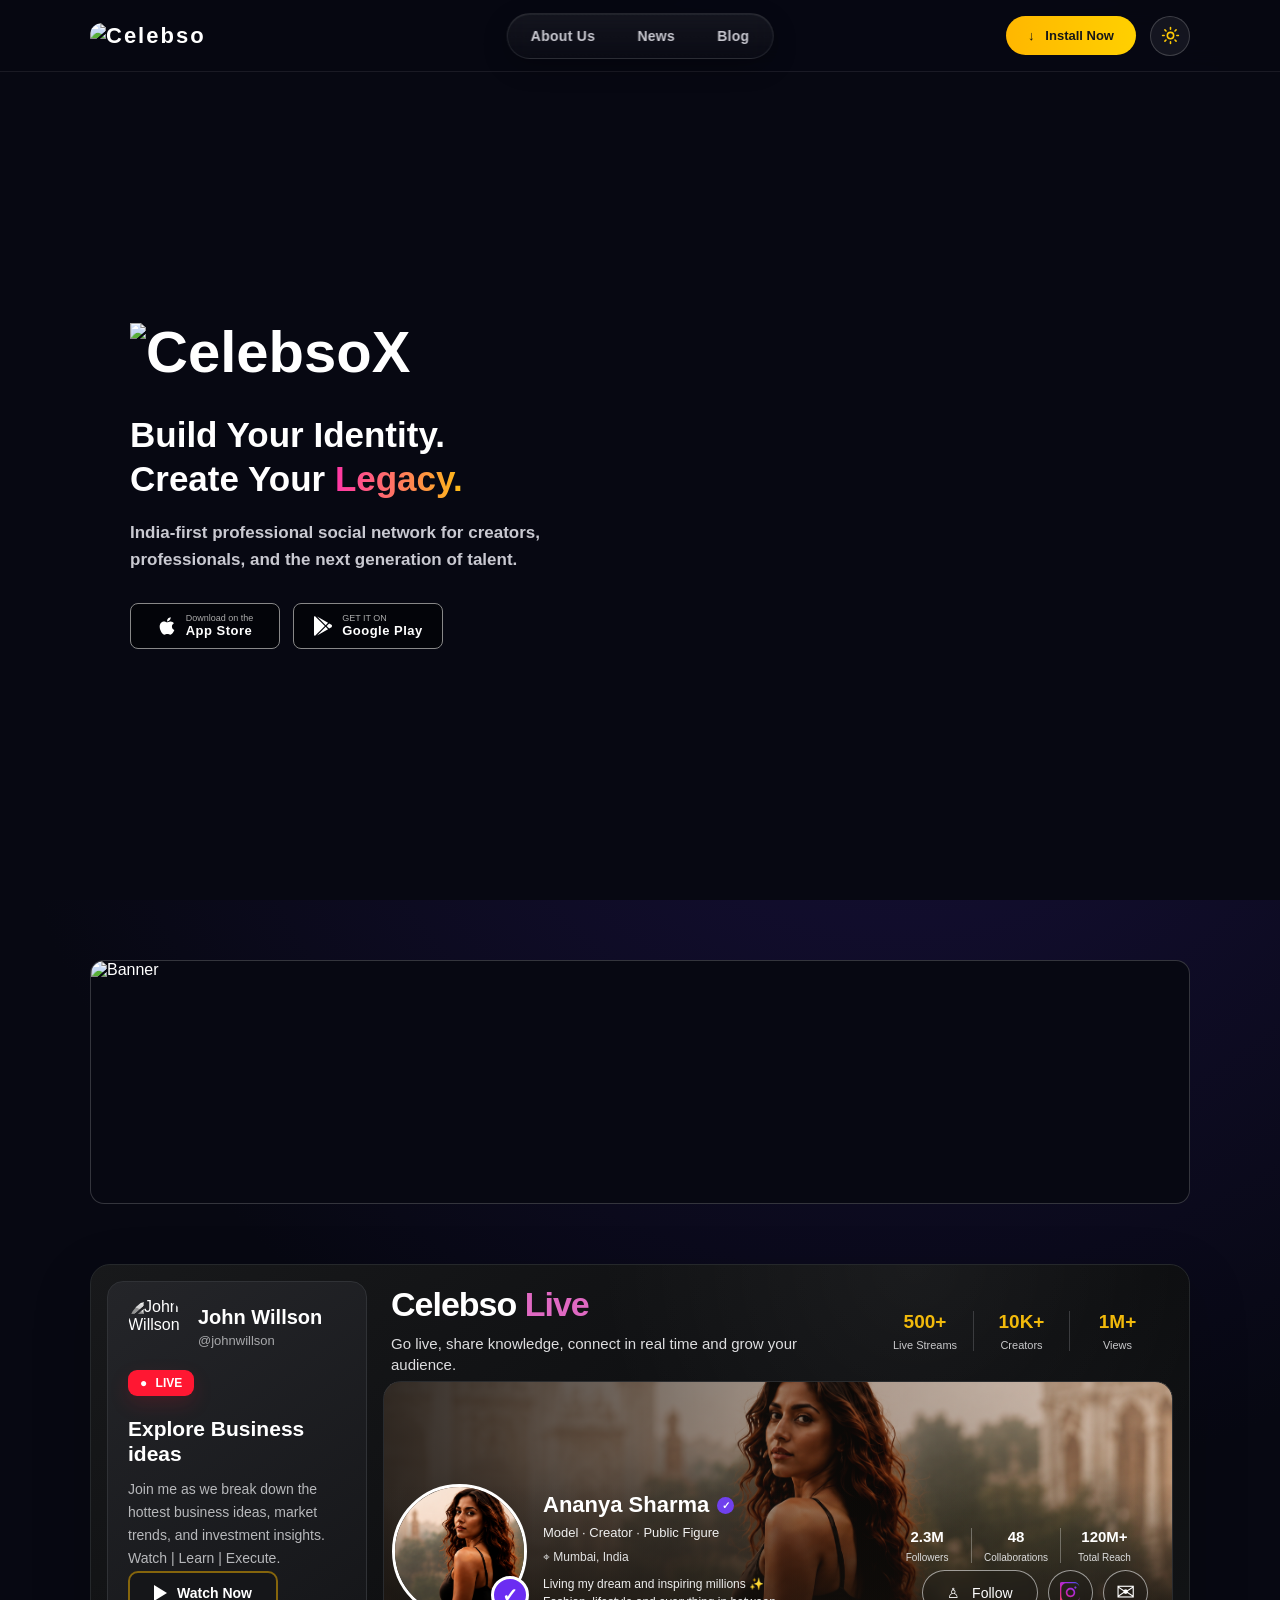
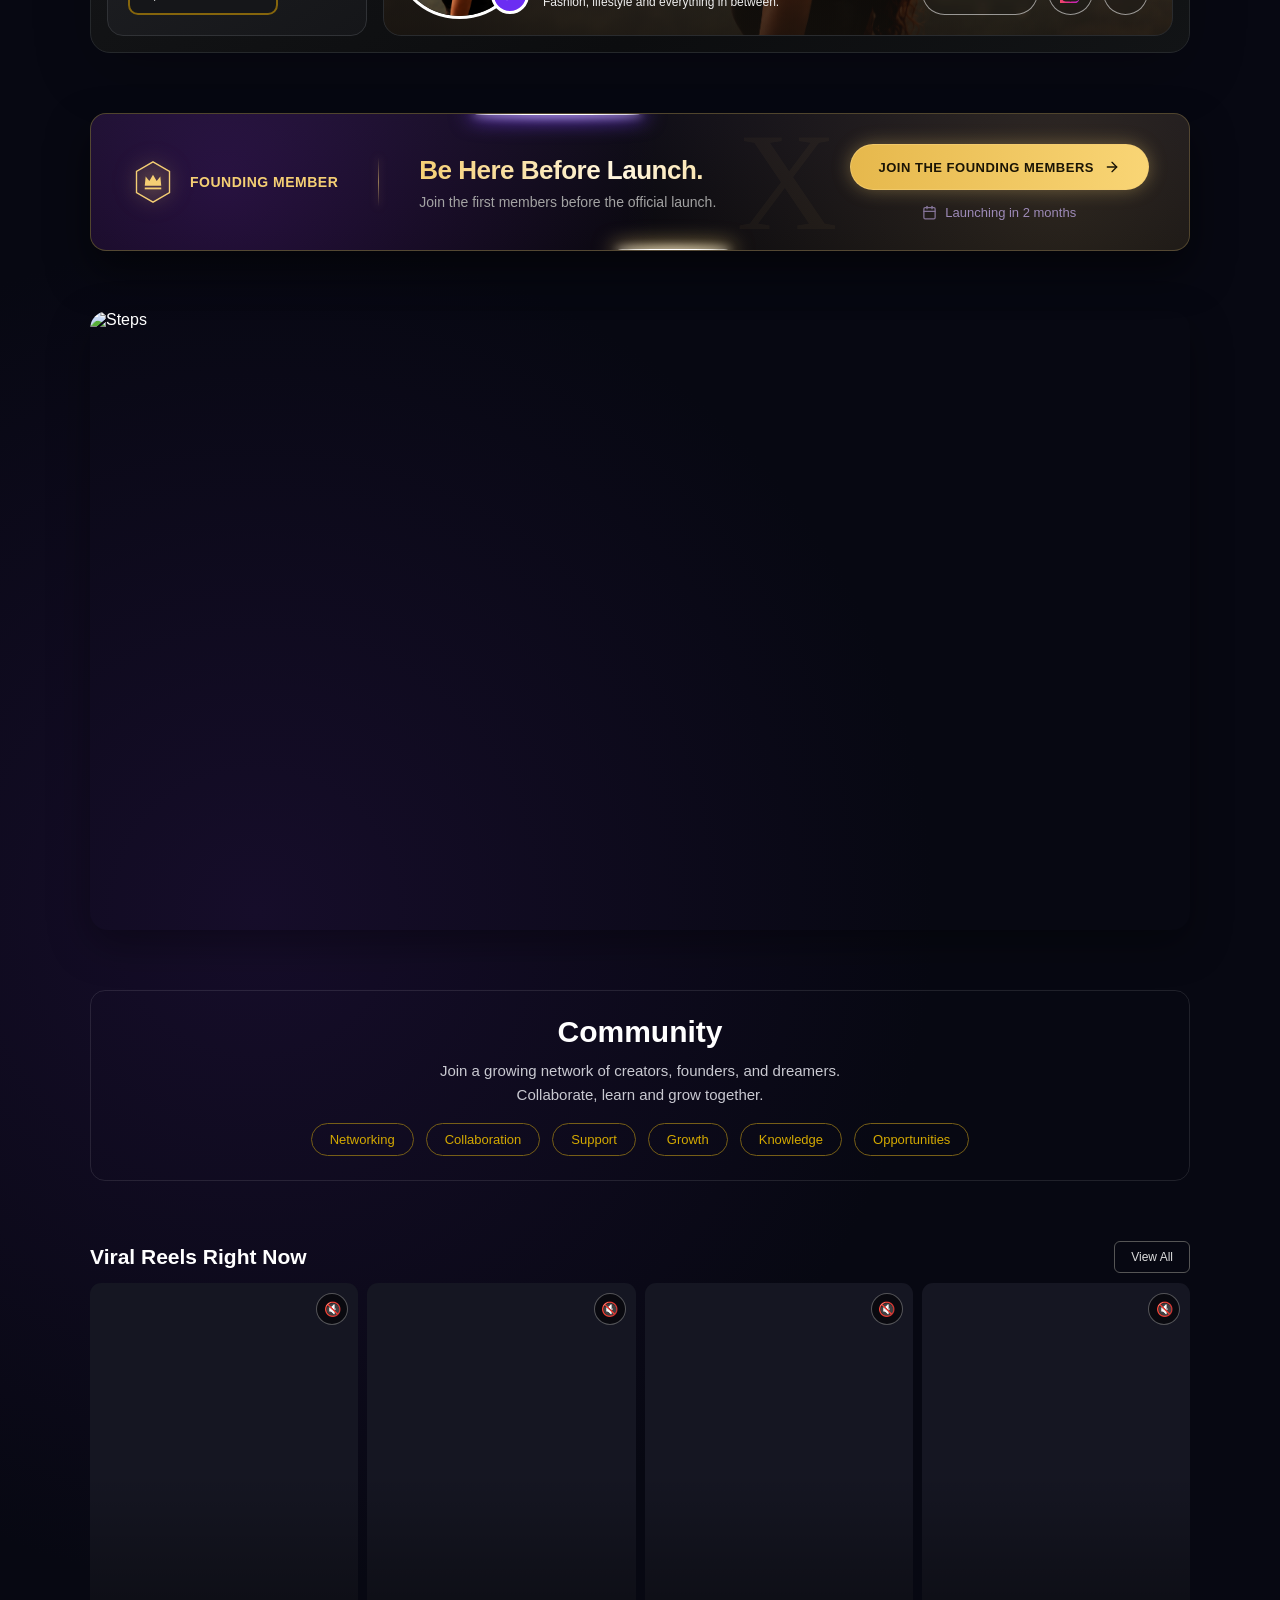
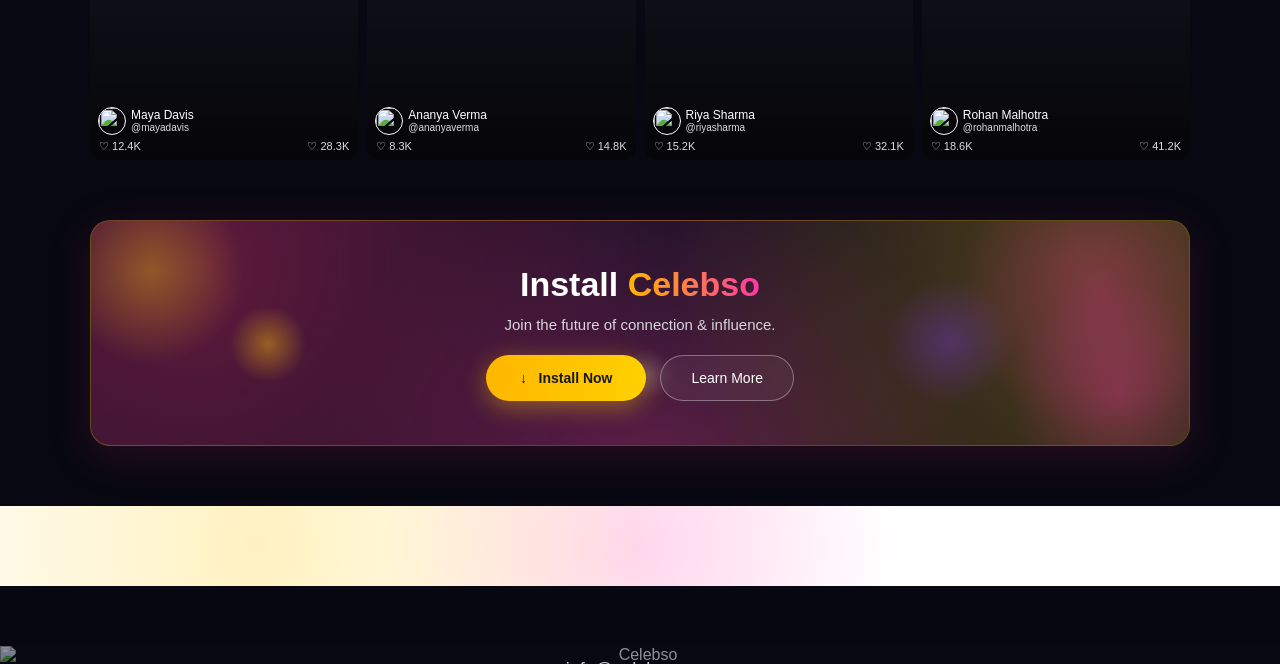
==== commit 5e02a909: "Fix mobile responsiveness: footer logo scaling across pages, steps section polish, Live section mobi" ====
--- a/index.html
+++ b/index.html
@@ -443,7 +443,7 @@
     }
 
     .live-new .lv-hero{
-        min-height:600px;
+        min-height:540px;
     }
 
 }
@@ -502,11 +502,11 @@
     }
 
     .live-new .lv-hero{
-        min-height:650px;
+        min-height:580px;
     }
 
     .live-new .live-creator{
-        left:20px;
+        left:16px;
         bottom:75px;
         flex-direction:column;
         align-items:flex-start;
@@ -607,7 +607,7 @@
     }
 
     .live-new .lv-hero{
-        min-height:630px;
+        min-height:560px;
     }
 
     .live-new .live-creator{
--- a/css/style.css
+++ b/css/style.css
@@ -1080,6 +1080,13 @@
     width:100%;
     display:block;
     object-fit:cover;
+    aspect-ratio:16 / 9;
+    border-radius:18px;
+    box-shadow:0 14px 40px rgba(0,0,0,.35);
+}
+
+html.light-mode .steps-image{
+    box-shadow:0 14px 40px rgba(15,20,40,.15);
 }
 
 .step{
@@ -1499,7 +1506,8 @@
 }
 
 .footer-logo .main-icon{
-    width:250px;
+    width:clamp(140px, 45vw, 250px);
+    max-width:80%;
     height:auto;
     border-radius:14px;
     background:transparent;
@@ -2197,8 +2205,14 @@
     }
 
     .steps{
-        padding:10px;
+        padding:0;
         gap:0;
+        margin-bottom:45px;
+    }
+
+    .steps-image{
+        aspect-ratio:4 / 3;
+        border-radius:14px;
     }
 
     .arrow{
@@ -2492,10 +2506,6 @@
         font-size:13px;
     }
 
-    .footer-logo .main-icon{
-        width:130px;
-    }
-
     .live-info h2{
         font-size:22px;
     }
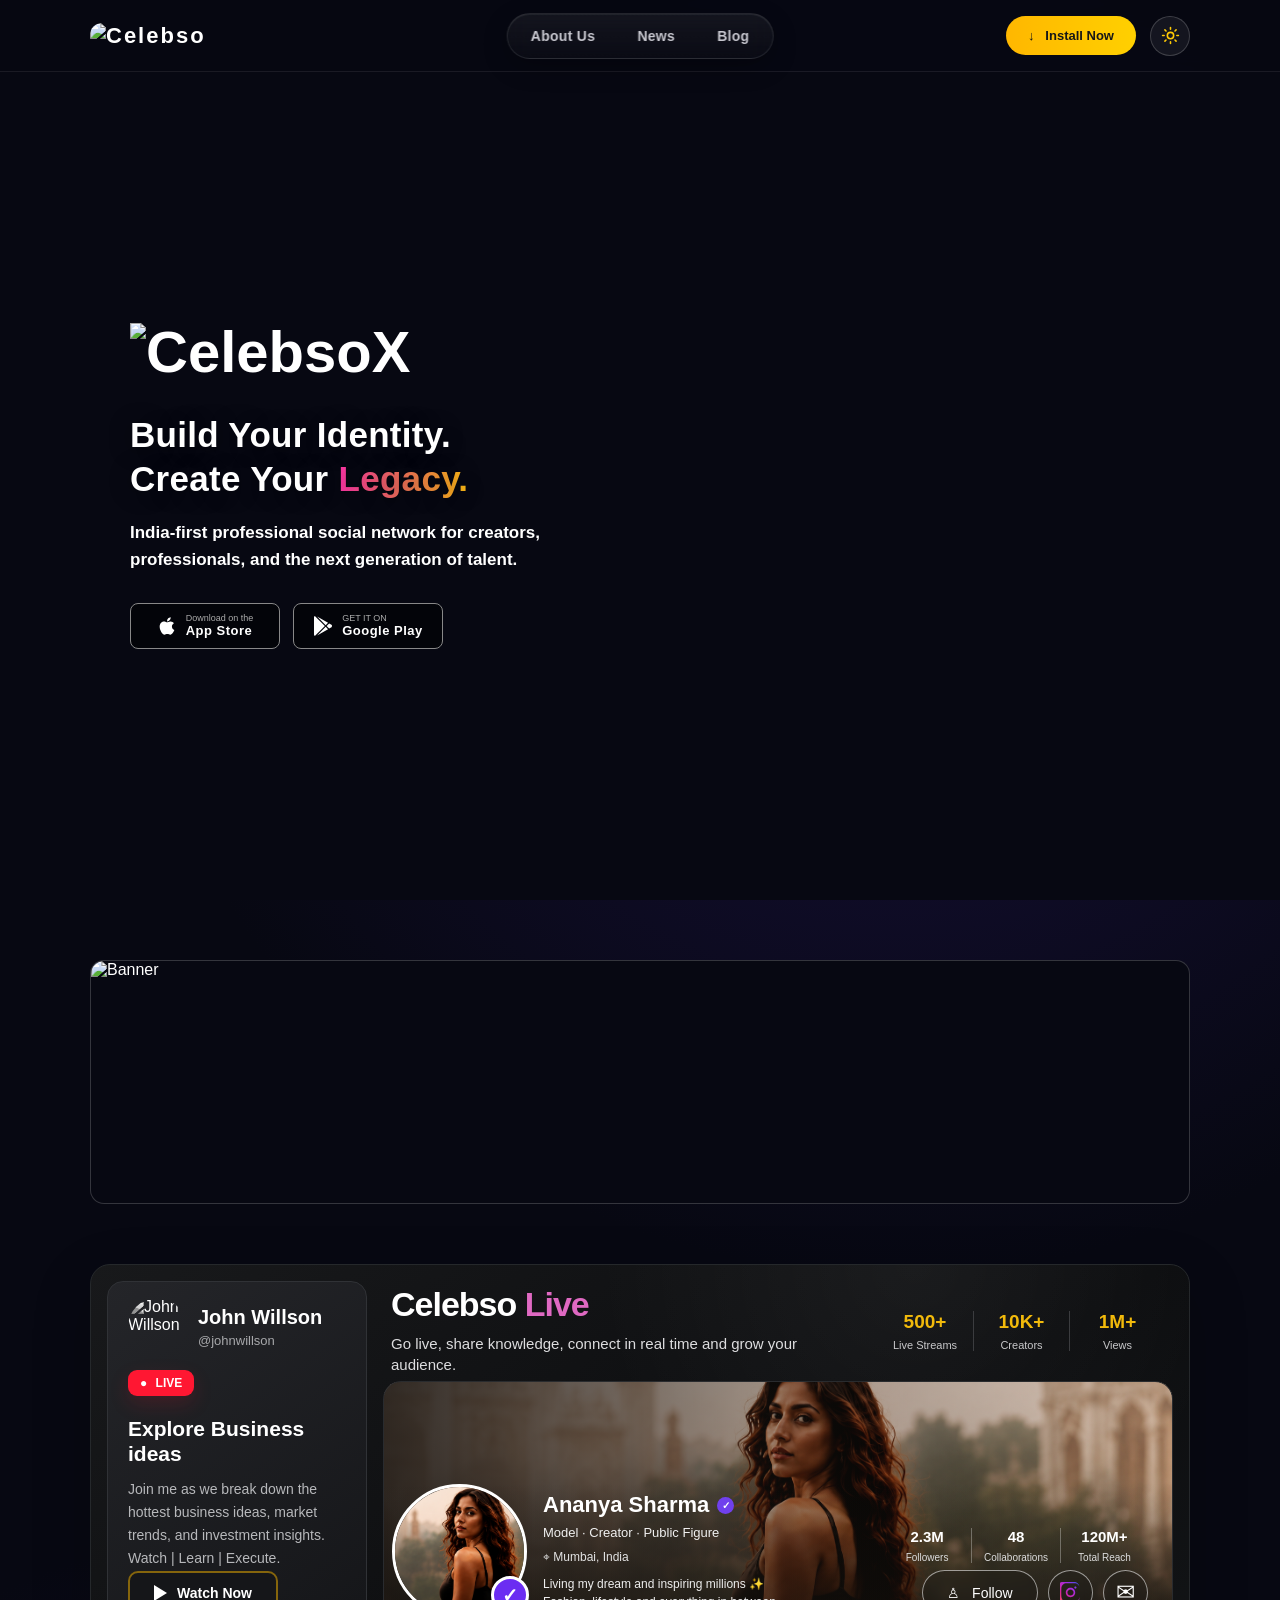
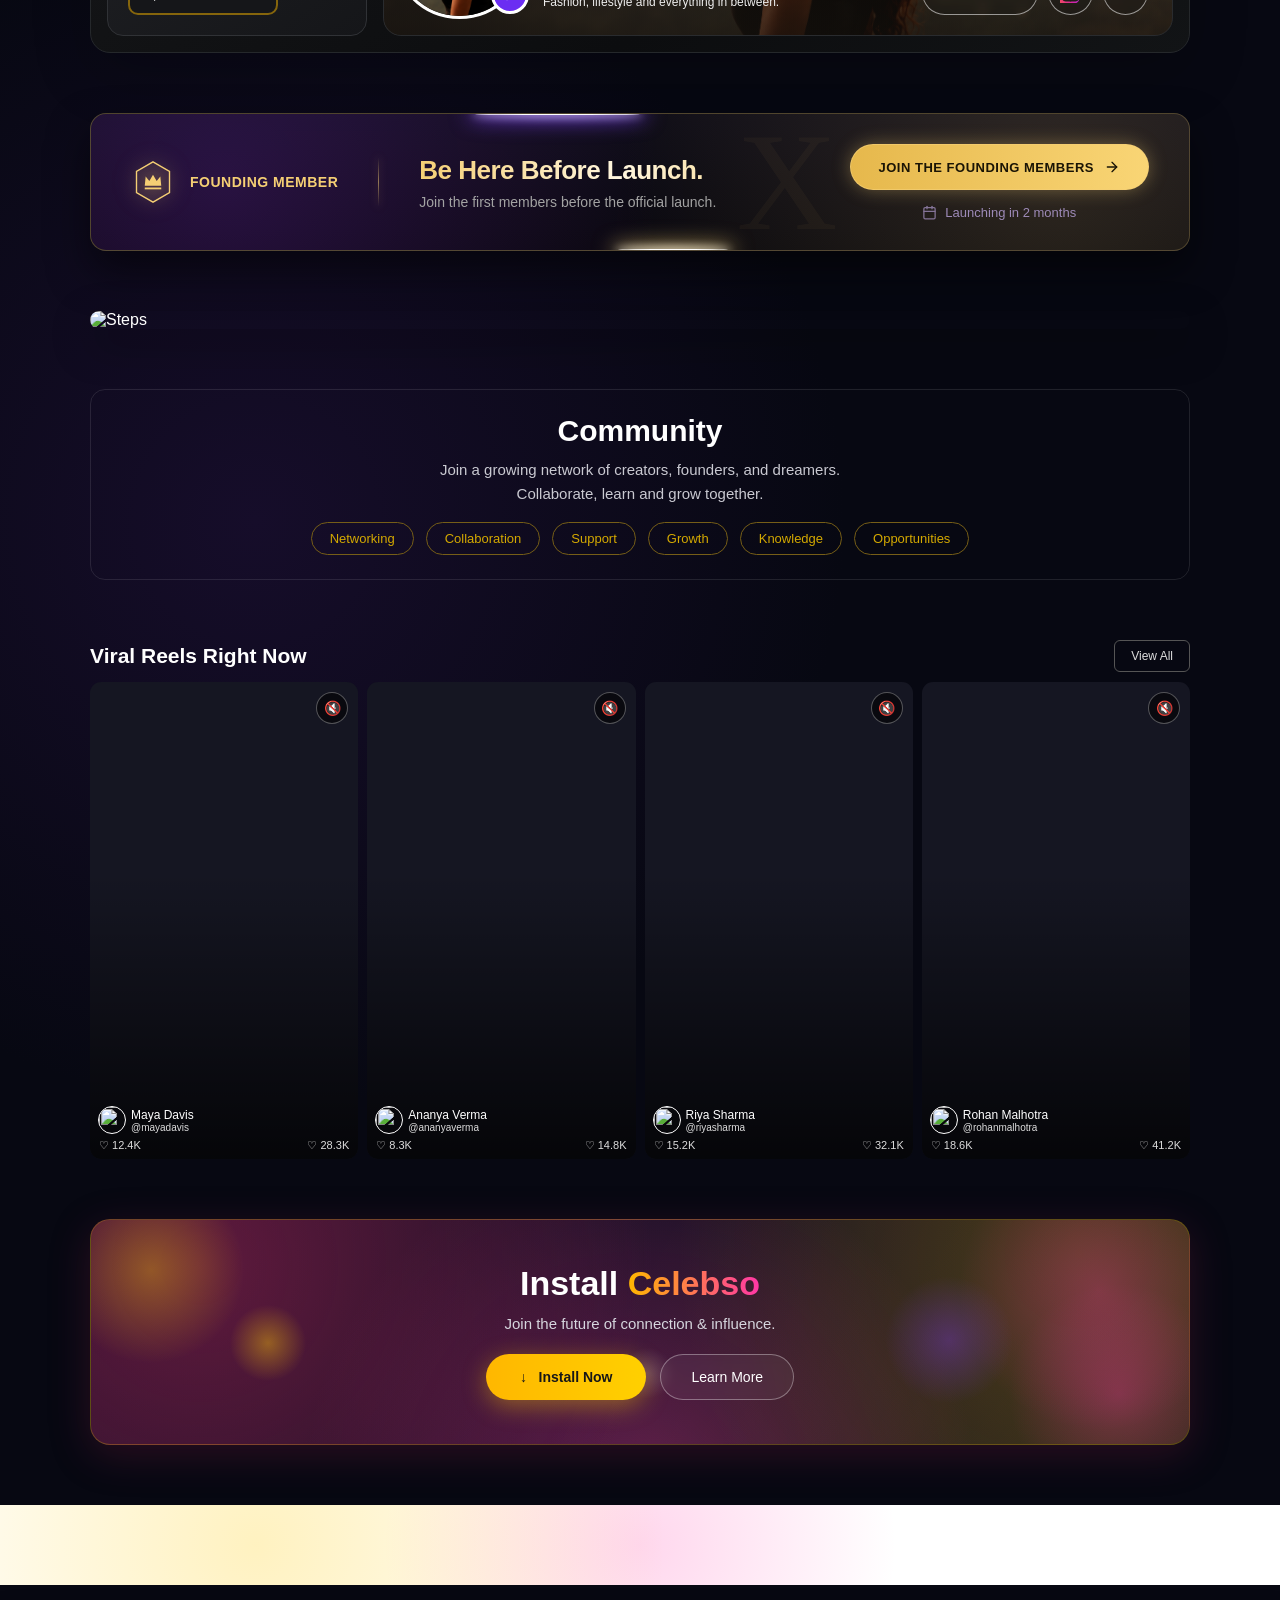
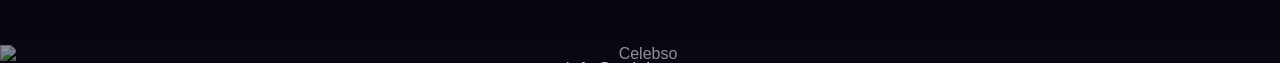
==== commit 709be3b2: "Add contact page and site-wide favicon; mobile fixes: floating hamburger menu, founding member page " ====
--- a/index.html
+++ b/index.html
@@ -6,9 +6,12 @@
 <title>CelebsoX</title>
 
 <script>try{if(localStorage.getItem("celebso-theme")==="light")document.documentElement.classList.add("light-mode");}catch(e){}</script>
-
-<link rel="stylesheet" href="css/style.css">
-<link rel="stylesheet" href="css/theme.css">
+    <link rel="icon" type="image/png" sizes="16x16" href="images/favicon-16.png">
+    <link rel="icon" type="image/png" sizes="32x32" href="images/favicon-32.png">
+    <link rel="icon" type="image/png" sizes="48x48" href="images/favicon-48.png">
+
+<link rel="stylesheet" href="css/style.css?v=2">
+<link rel="stylesheet" href="css/theme.css?v=2">
 
 <style>
 
@@ -971,9 +974,9 @@
                     </svg>
                 </a>
 
-                <button class="action-button icon-button mail">
+                <a class="action-button icon-button mail" href="contact.html" aria-label="Contact Us">
                     ✉
-                </button>
+                </a>
 
             </div>
 
@@ -1450,7 +1453,7 @@
 
         <div class="footer-menu">
 
-            <a href="#contact">Contact Us</a>
+            <a href="contact.html">Contact Us</a>
             <a href="terms.html">Terms</a>
             <a href="help-center.html">Help Center</a>
 
@@ -1476,7 +1479,7 @@
 
 </footer>
 
-<script src="js/script.js"></script>
+<script src="js/script.js?v=2"></script>
 
 </body>
 </html>
--- a/css/style.css
+++ b/css/style.css
@@ -239,12 +239,18 @@
 
 .mobile-menu{
     display:none;
+    position:fixed;
+    top:76px;
+    right:14px;
+    width:min(300px, calc(100vw - 28px));
     flex-direction:column;
     gap:6px;
     padding:12px 16px 16px;
     background:rgba(10,11,24,.98);
-    border-bottom:1px solid rgba(255,255,255,.1);
-    max-height:calc(100vh - 64px);
+    border:1px solid rgba(255,255,255,.12);
+    border-radius:18px;
+    box-shadow:0 24px 60px rgba(0,0,0,.55);
+    max-height:calc(100vh - 96px);
     overflow-y:auto;
     -webkit-overflow-scrolling:touch;
     z-index:99;
@@ -381,9 +387,11 @@
 
 .hero-heading{
     font-size:35px;
-    font-weight:700;
+    font-weight:800;
     line-height:1.25;
     margin-bottom:18px;
+    letter-spacing:.3px;
+    text-shadow:0 2px 22px rgba(0,0,0,.45);
 }
 
 .hero-heading span{
@@ -397,7 +405,7 @@
 
 .hero-text{
     width:520px;
-    color:#c9c9d1;
+    color:#ffffff;
     font-size:17px;
     font-weight:600;
     line-height:1.6;
@@ -1079,8 +1087,7 @@
 .steps-image{
     width:100%;
     display:block;
-    object-fit:cover;
-    aspect-ratio:16 / 9;
+    height:auto;
     border-radius:18px;
     box-shadow:0 14px 40px rgba(0,0,0,.35);
 }
@@ -2142,6 +2149,11 @@
         margin-bottom:12px;
     }
 
+    .hero-logo{
+        margin-left:auto;
+        margin-right:auto;
+    }
+
     .hero-heading{
         font-size:26px;
         margin-bottom:14px;
@@ -2211,7 +2223,6 @@
     }
 
     .steps-image{
-        aspect-ratio:4 / 3;
         border-radius:14px;
     }
 
@@ -2277,7 +2288,8 @@
     .footer-hero img{
         max-height:none;
         height:auto;
-        aspect-ratio:16/6;
+        aspect-ratio:auto;
+        object-fit:contain;
     }
 
     .footer-text{
@@ -2579,8 +2591,13 @@
     }
 
     .banner{
-        aspect-ratio:4/3;
+        aspect-ratio:auto;
         margin-bottom:30px;
+    }
+
+    .banner img{
+        height:auto;
+        object-fit:contain;
     }
 
     .live{
--- a/css/theme.css
+++ b/css/theme.css
@@ -104,7 +104,8 @@
 
 html.light-mode .mobile-menu{
     background:rgba(255,255,255,.98);
-    border-bottom-color:rgba(0,0,0,.08);
+    border-color:rgba(0,0,0,.10);
+    box-shadow:0 24px 60px rgba(15,20,40,.18);
 }
 
 html.light-mode .mobile-menu a{
@@ -128,7 +129,11 @@
 }
 
 html.light-mode .hero-text{
-    color:#55565f;
+    color:#141414;
+}
+
+html.light-mode .hero-heading{
+    text-shadow:none;
 }
 
 html.light-mode .hero-heading span{
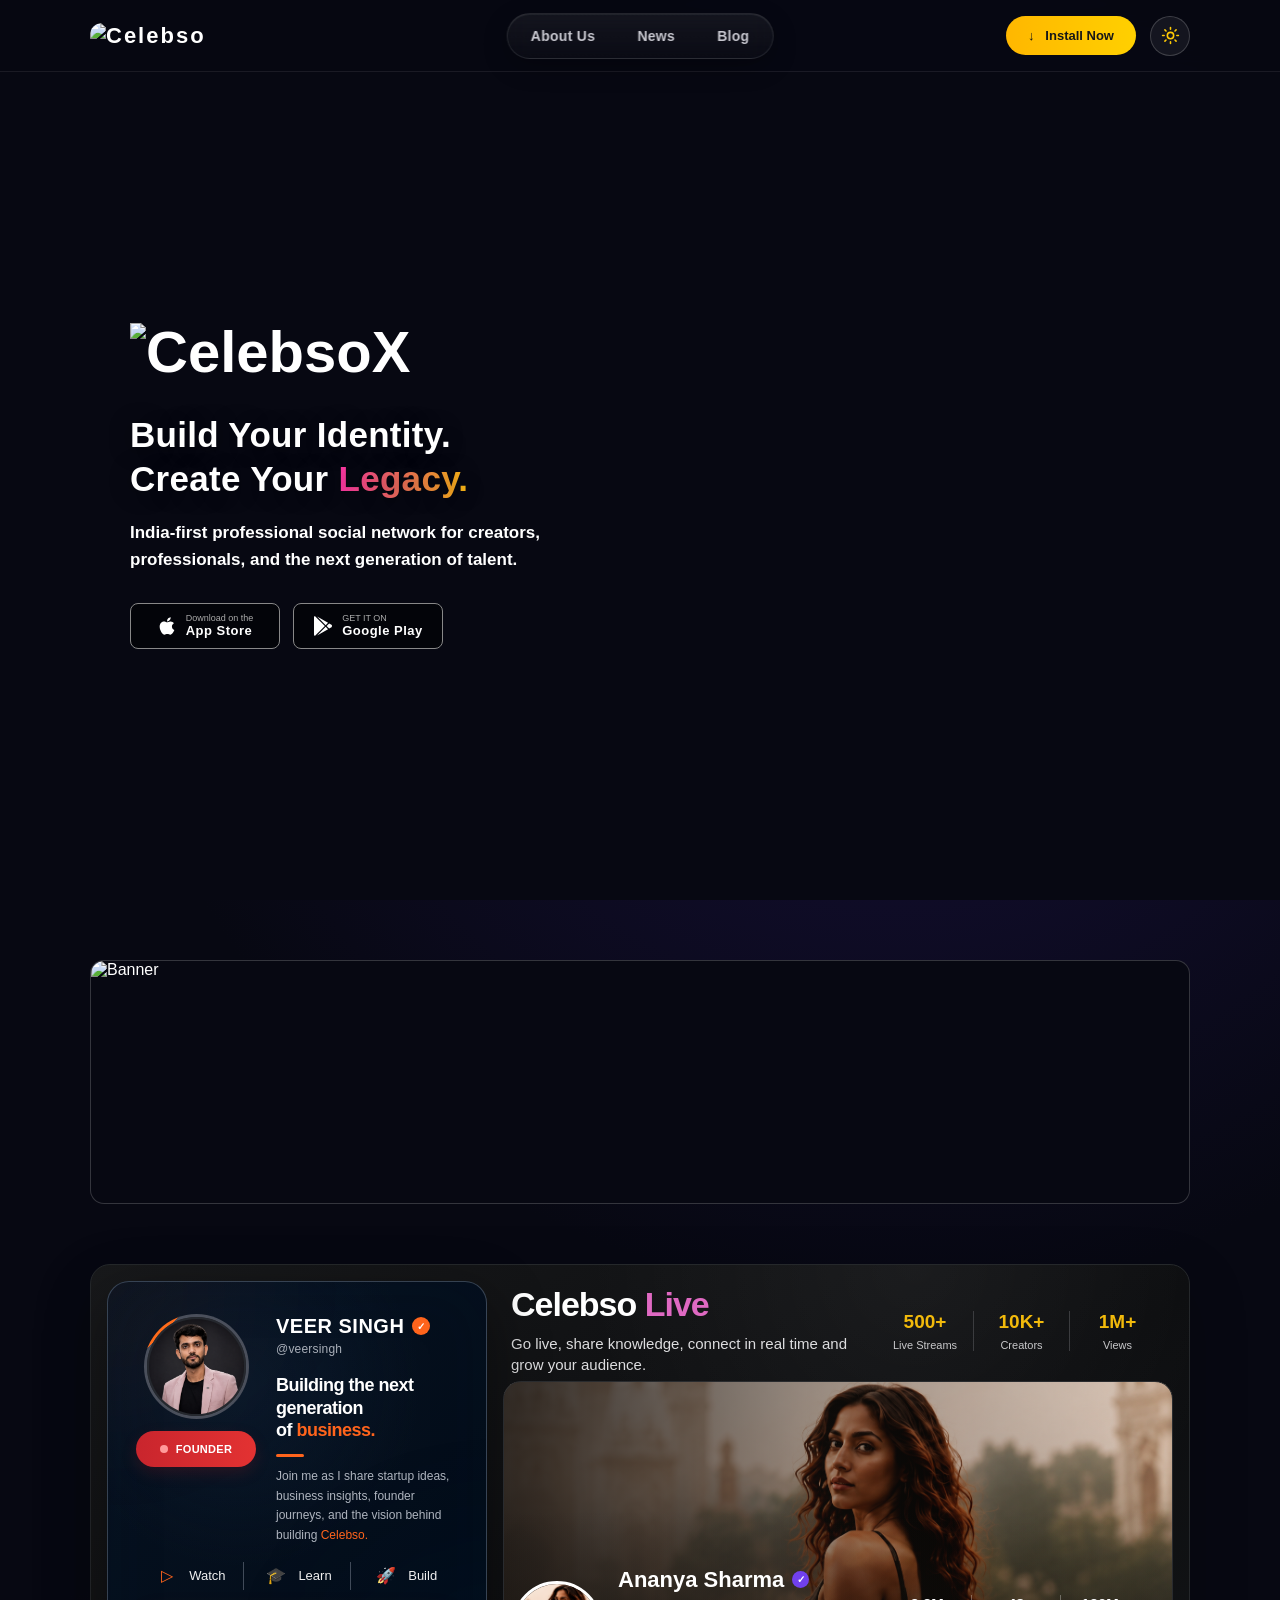
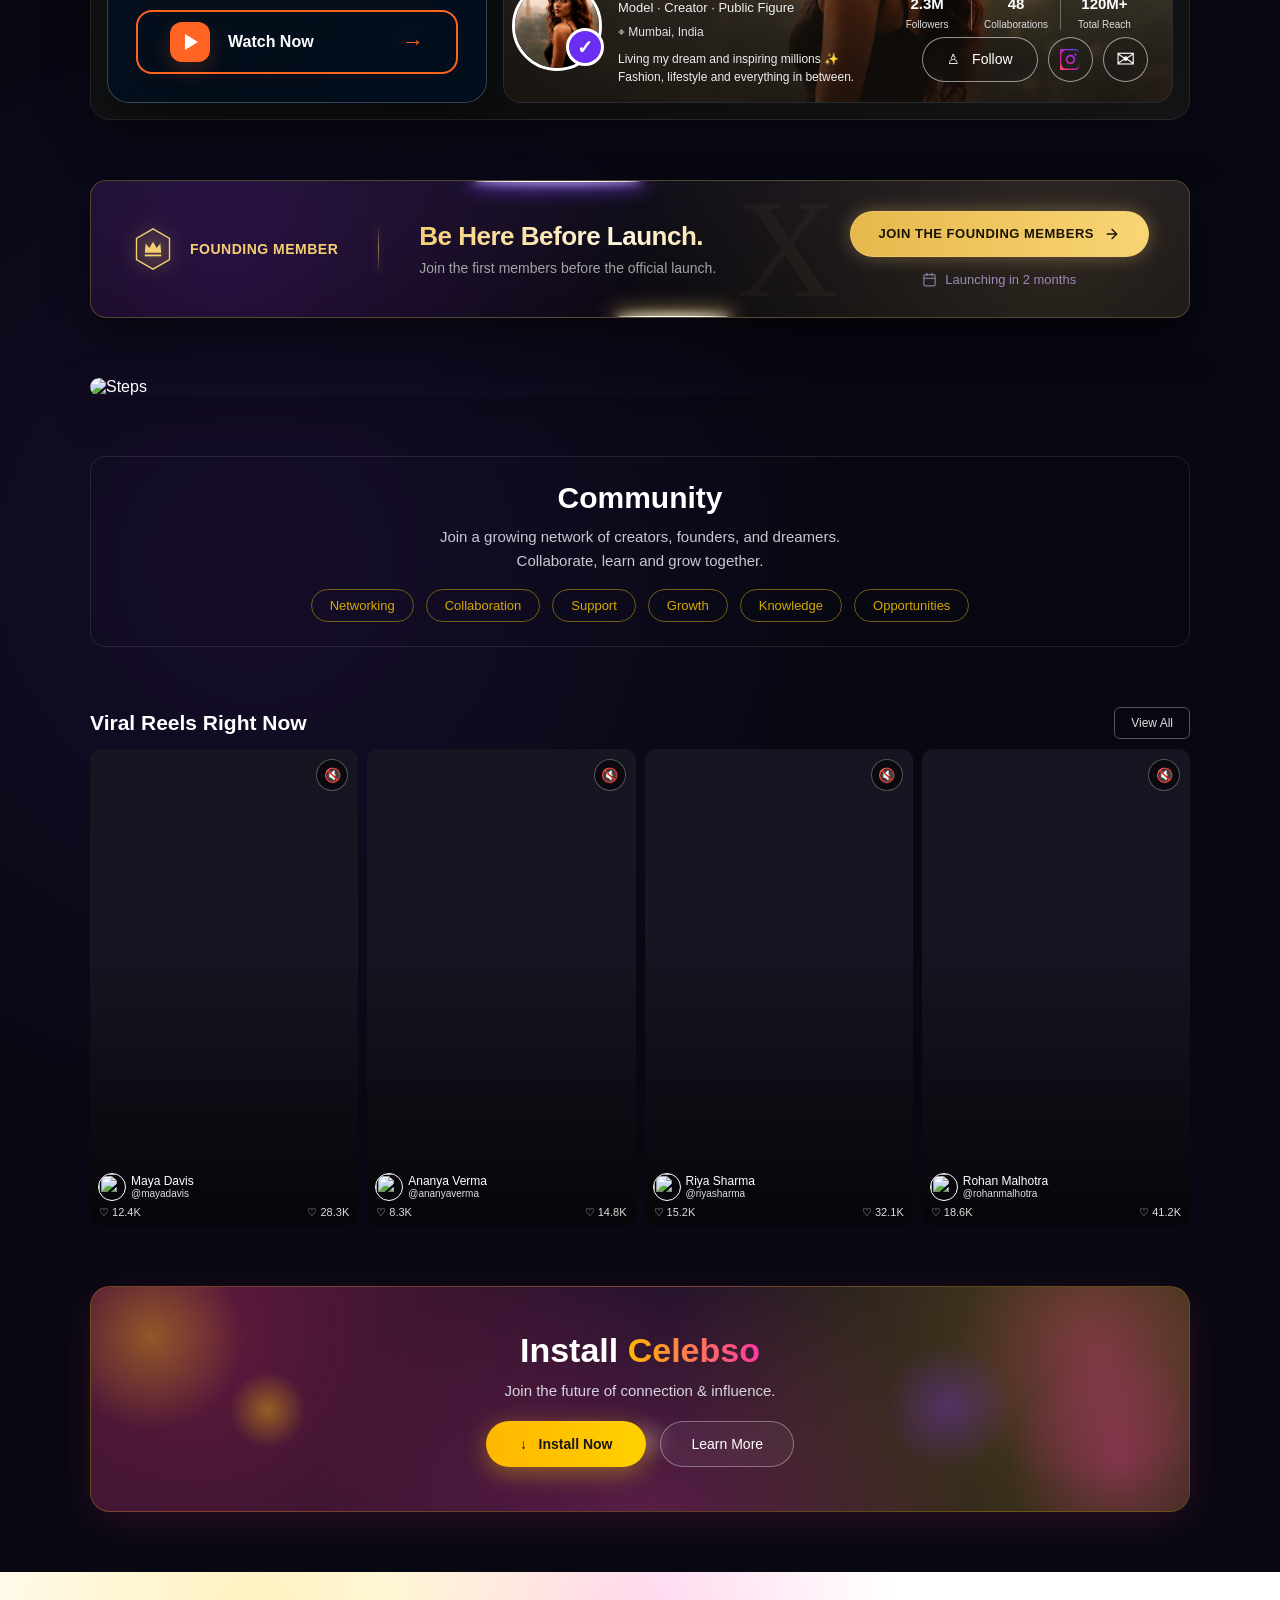
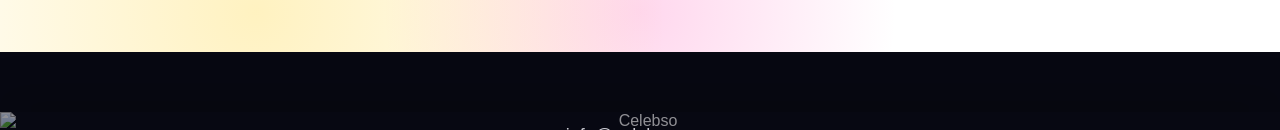
==== commit 87451010: "Updated profile card layout, founding member form with LinkedIn/Instagram fields, mobile responsiven" ====
--- a/index.html
+++ b/index.html
@@ -10,7 +10,7 @@
     <link rel="icon" type="image/png" sizes="32x32" href="images/favicon-32.png">
     <link rel="icon" type="image/png" sizes="48x48" href="images/favicon-48.png">
 
-<link rel="stylesheet" href="css/style.css?v=2">
+<link rel="stylesheet" href="css/style.css?v=3">
 <link rel="stylesheet" href="css/theme.css?v=2">
 
 <style>
@@ -41,7 +41,7 @@
     border-radius:20px;
     padding:16px;
     display:grid;
-    grid-template-columns:260px 1fr;
+    grid-template-columns:380px 1fr;
     gap:16px;
     box-shadow:0 20px 60px rgba(0,0,0,0.20);
     color:#fff;
@@ -50,103 +50,299 @@
 
 /* LEFT SIDEBAR */
 .live-new .sidebar{
-    background:linear-gradient(145deg,#242529,#151619);
-    border:1px solid #303236;
-    border-radius:16px;
-    padding:16px 20px 20px;
+    background:transparent;
+    border:none;
+    border-radius:0;
+    padding:0;
+    display:block;
+    overflow:visible;
+}
+
+/* NEW PROFILE CARD - matches template layout */
+.live-new .profile-card-new{
+    position:relative;
+    overflow:hidden;
+    background:
+        radial-gradient(circle at 35% 25%,rgba(15,32,53,0.5),transparent 45%),
+        linear-gradient(135deg,#071322,#020b17);
+    border:1px solid rgba(130,145,165,0.4);
+    border-radius:22px;
+    box-shadow:0 20px 60px rgba(0,0,0,0.45),inset 0 0 60px rgba(0,20,40,0.15);
+    padding:32px 28px 28px;
+}
+
+.live-new .profile-card-new::before{
+    content:"";
+    position:absolute;
+    width:260px;
+    height:260px;
+    left:-120px;
+    top:-120px;
+    border-radius:50%;
+    background:rgba(255,90,20,0.04);
+    filter:blur(60px);
+    pointer-events:none;
+}
+
+.live-new .profile-card-new::after{
+    content:"";
+    position:absolute;
+    width:300px;
+    height:300px;
+    right:-160px;
+    bottom:-160px;
+    border-radius:50%;
+    background:rgba(0,80,150,0.06);
+    filter:blur(80px);
+    pointer-events:none;
+}
+
+.live-new .pc-content{
+    position:relative;
+    z-index:2;
+}
+
+/* TOP SECTION - side by side like template */
+.live-new .pc-top-section{
     display:flex;
-    flex-direction:column;
-    overflow:hidden;
-}
-
-/* PROFILE */
-.live-new .profile{
+    gap:20px;
+    align-items:flex-start;
+}
+
+/* LEFT PROFILE */
+.live-new .pc-profile-side{
+    width:120px;
+    flex-shrink:0;
+    text-align:center;
+}
+
+.live-new .pc-image-wrapper{
+    width:105px;
+    height:105px;
+    margin:0 auto 12px;
+    border-radius:50%;
+    padding:3px;
+    background:linear-gradient(135deg,#ff6b1a 0%,#ff6b1a 18%,#4a4f5b 18%,#4a4f5b 100%);
+    position:relative;
+}
+
+.live-new .pc-image-wrapper::before{
+    content:"";
+    position:absolute;
+    inset:3px;
+    border-radius:50%;
+    background:#20242a;
+    z-index:0;
+}
+
+.live-new .pc-profile-image{
+    position:relative;
+    z-index:1;
+    width:100%;
+    height:100%;
+    border-radius:50%;
+    object-fit:cover;
+    border:2px solid #25282e;
+}
+
+.live-new .pc-founder-badge{
+    display:inline-flex;
+    align-items:center;
+    justify-content:center;
+    gap:8px;
+    width:100%;
+    max-width:160px;
+    height:36px;
+    border-radius:20px;
+    background:linear-gradient(90deg,#c9252d,#e33232);
+    font-size:11px;
+    font-weight:700;
+    letter-spacing:0.3px;
+    color:#fff;
+    box-shadow:0 6px 16px rgba(220,35,35,0.15);
+}
+
+.live-new .pc-founder-dot{
+    width:8px;
+    height:8px;
+    background:#ff9a9a;
+    border-radius:50%;
+    animation:pulse-dot 2s ease-in-out infinite;
+}
+
+@keyframes pulse-dot{
+    0%,100%{opacity:1;transform:scale(1);}
+    50%{opacity:0.6;transform:scale(0.85);}
+}
+
+/* RIGHT INFO */
+.live-new .pc-main-info{
+    flex:1;
+    min-width:0;
+    padding-top:2px;
+}
+
+.live-new .pc-name-row{
     display:flex;
     align-items:center;
-    gap:12px;
-}
-
-.live-new .profile-image{
-    width:58px;
-    height:58px;
+    gap:8px;
+}
+
+.live-new .pc-name{
+    font-size:20px;
+    line-height:1;
+    font-weight:800;
+    letter-spacing:0.5px;
+    color:#fff;
+}
+
+.live-new .pc-verified{
+    width:18px;
+    height:18px;
+    display:flex;
+    align-items:center;
+    justify-content:center;
+    background:#ff641c;
     border-radius:50%;
-    object-fit:cover;
-    filter:grayscale(100%);
+    font-size:10px;
+    font-weight:900;
+    color:#fff;
     flex-shrink:0;
 }
 
-.live-new .profile-info h3{
-    font-size:20px;
+.live-new .pc-username{
+    margin-top:6px;
+    font-size:12px;
+    color:#a9afb9;
+    letter-spacing:0.2px;
+}
+
+.live-new .pc-headline{
+    margin-top:18px;
+    font-size:18px;
+    line-height:1.25;
     font-weight:700;
-    line-height:1.1;
-}
-
-.live-new .profile-info p{
-    margin-top:5px;
-    color:#a7a8ab;
+    letter-spacing:-0.5px;
+    color:#fff;
+}
+
+.live-new .pc-orange{
+    color:#ff641c;
+}
+
+.live-new .pc-orange-line{
+    width:28px;
+    height:3px;
+    background:#ff641c;
+    border-radius:10px;
+    margin-top:12px;
+}
+
+.live-new .pc-description{
+    margin-top:10px;
+    font-size:12px;
+    line-height:1.65;
+    color:#aeb4be;
+    max-width:280px;
+}
+
+/* DIVIDER */
+.live-new .pc-divider{
+    width:100%;
+    height:1px;
+    background:rgba(255,255,255,0.06);
+    margin:20px 0 0;
+}
+
+/* NAVIGATION */
+.live-new .pc-navigation{
+    margin-top:16px;
+    display:flex;
+    align-items:center;
+    width:100%;
+}
+
+.live-new .pc-nav-item{
+    flex:1;
+    display:flex;
+    align-items:center;
+    justify-content:center;
+    gap:8px;
     font-size:13px;
-}
-
-/* LIVE BUTTON */
-.live-new .live-button{
-    margin-top:14px;
-    width:max-content;
-    background:#ff1732;
-    padding:6px 12px;
-    border-radius:9px;
-    font-size:12px;
-    font-weight:700;
-    box-shadow:0 8px 20px rgba(255,20,45,0.15);
-}
-
-.live-new .live-button span{
-    margin-right:5px;
-}
-
-/* SIDEBAR TEXT */
-.live-new .sidebar h2{
+    color:#f0f0f0;
+}
+
+.live-new .pc-nav-icon{
+    width:28px;
+    height:28px;
+    display:flex;
+    align-items:center;
+    justify-content:center;
+    color:#ff641c;
+    font-size:16px;
+}
+
+.live-new .pc-separator{
+    width:1px;
+    height:28px;
+    background:rgba(140,150,165,0.45);
+}
+
+/* WATCH BUTTON */
+.live-new .pc-watch-button{
     margin-top:20px;
-    margin-bottom:11px;
-    font-size:21px;
-    line-height:1.2;
-}
-
-.live-new .sidebar-description{
-    color:#b7b8bb;
-    font-size:14px;
-    line-height:1.65;
-}
-
-/* WATCH BUTTON */
-.live-new .watch-button{
-    margin-top:auto;
-    width:150px;
-    height:44px;
-    border-radius:10px;
-    border:2px solid #85650c;
-    background:#151619;
-    color:white;
-    font-size:14px;
-    font-weight:700;
+    width:100%;
+    height:64px;
+    border:2px solid #ff641c;
+    border-radius:16px;
+    background:rgba(5,16,29,0.45);
+    display:flex;
+    align-items:center;
+    justify-content:center;
+    padding:0 32px;
     cursor:pointer;
+    box-shadow:0 0 25px rgba(255,100,28,0.06),inset 0 0 20px rgba(255,100,28,0.025);
+    transition:0.25s ease;
+}
+
+.live-new .pc-watch-button:hover{
+    transform:translateY(-3px);
+    box-shadow:0 10px 35px rgba(255,100,28,0.16),inset 0 0 25px rgba(255,100,28,0.04);
+}
+
+.live-new .pc-play-box{
+    width:40px;
+    height:40px;
+    border-radius:12px;
     display:flex;
+    align-items:center;
     justify-content:center;
-    align-items:center;
-    gap:10px;
-    transition:0.25s;
-}
-
-.live-new .watch-button:hover{
-    background:#24201a;
-    transform:translateY(-2px);
-}
-
-.live-new .play-icon{
+    background:#ff6422;
+    box-shadow:0 8px 20px rgba(255,100,30,0.2);
+    flex-shrink:0;
+}
+
+.live-new .pc-play-icon{
     width:0;
     height:0;
     border-top:8px solid transparent;
     border-bottom:8px solid transparent;
     border-left:13px solid white;
+    margin-left:3px;
+}
+
+.live-new .pc-watch-text{
+    margin-left:18px;
+    font-size:16px;
+    font-weight:700;
+    color:#fff;
+}
+
+.live-new .pc-arrow{
+    margin-left:auto;
+    color:#ff641c;
+    font-size:22px;
+    font-weight:300;
 }
 
 /* RIGHT SIDE */
@@ -257,8 +453,8 @@
 }
 
 .live-new .creator-avatar{
-    width:135px;
-    height:135px;
+    width:90px;
+    height:90px;
     border-radius:50%;
     object-fit:cover;
     border:3px solid white;
@@ -460,28 +656,71 @@
     }
 
     .live-new .sidebar{
-        padding:20px;
-    }
-
-    .live-new .profile-image{
-        width:65px;
-        height:65px;
-    }
-
-    .live-new .profile-info h3{
-        font-size:22px;
-    }
-
-    .live-new .profile-info p{
+        padding:0;
+    }
+
+    .live-new .profile-card-new{
+        padding:26px 20px 22px;
+    }
+
+    .live-new .pc-profile-side{
+        width:80px;
+    }
+
+    .live-new .pc-image-wrapper{
+        width:72px;
+        height:72px;
+    }
+
+    .live-new .pc-founder-badge{
+        height:28px;
+        font-size:9px;
+        max-width:120px;
+    }
+
+    .live-new .pc-founder-dot{
+        width:6px;
+        height:6px;
+    }
+
+    .live-new .pc-name{
         font-size:15px;
     }
 
-    .live-new .sidebar h2{
-        font-size:23px;
-    }
-
-    .live-new .sidebar-description{
-        font-size:16px;
+    .live-new .pc-headline{
+        font-size:14px;
+    }
+
+    .live-new .pc-description{
+        font-size:10px;
+    }
+
+    .live-new .pc-nav-item{
+        font-size:10px;
+        gap:4px;
+    }
+
+    .live-new .pc-nav-icon{
+        width:20px;
+        height:20px;
+        font-size:12px;
+    }
+
+    .live-new .pc-separator{
+        height:22px;
+    }
+
+    .live-new .pc-watch-button{
+        height:52px;
+    }
+
+    .live-new .pc-play-box{
+        width:32px;
+        height:32px;
+    }
+
+    .live-new .pc-watch-text{
+        font-size:12px;
     }
 
     .live-new .title{
@@ -517,8 +756,8 @@
     }
 
     .live-new .creator-avatar{
-        width:155px;
-        height:155px;
+        width:105px;
+        height:105px;
     }
 
     .live-new .creator-details{
@@ -579,10 +818,114 @@
 
     .live-new .lv-container{
         display:block;
+        padding:10px;
     }
 
     .live-new .sidebar{
         margin-bottom:15px;
+        padding:0;
+        overflow:hidden;
+    }
+
+    .live-new .profile-card-new{
+        padding:20px 16px 18px;
+        border-radius:16px;
+        overflow:hidden;
+    }
+
+    .live-new .pc-top-section{
+        flex-direction:column;
+        align-items:center;
+    }
+
+    .live-new .pc-profile-side{
+        width:100%;
+    }
+
+    .live-new .pc-main-info{
+        width:100%;
+        text-align:center;
+    }
+
+    .live-new .pc-name-row{
+        justify-content:center;
+    }
+
+    .live-new .pc-orange-line{
+        margin-left:auto;
+        margin-right:auto;
+    }
+
+    .live-new .pc-description{
+        max-width:100%;
+        font-size:10px;
+    }
+
+    .live-new .pc-headline{
+        font-size:14px;
+    }
+
+    .live-new .pc-name{
+        font-size:16px;
+    }
+
+    .live-new .pc-founder-badge{
+        max-width:130px;
+        height:28px;
+        font-size:9px;
+    }
+
+    .live-new .pc-image-wrapper{
+        width:80px;
+        height:80px;
+    }
+
+    .live-new .pc-watch-button{
+        height:44px;
+        padding:0 18px;
+        border-radius:12px;
+        width:100%;
+    }
+
+    .live-new .pc-play-box{
+        width:26px;
+        height:26px;
+        border-radius:8px;
+    }
+
+    .live-new .pc-play-icon{
+        border-top:5px solid transparent;
+        border-bottom:5px solid transparent;
+        border-left:8px solid white;
+        margin-left:2px;
+    }
+
+    .live-new .pc-watch-text{
+        margin-left:12px;
+        font-size:12px;
+    }
+
+    .live-new .pc-arrow{
+        font-size:16px;
+    }
+
+    .live-new .pc-navigation{
+        margin-top:12px;
+    }
+
+    .live-new .pc-nav-item{
+        font-size:10px;
+        gap:4px;
+    }
+
+    .live-new .pc-nav-icon{
+        width:22px;
+        height:22px;
+        font-size:12px;
+    }
+
+    .live-new .pc-separator{
+        height:20px;
     }
 
     .live-new .header{
@@ -618,8 +961,8 @@
     }
 
     .live-new .creator-avatar{
-        width:130px;
-        height:130px;
+        width:80px;
+        height:80px;
     }
 
     .live-new .big-check{
@@ -666,33 +1009,65 @@
 }
 
 html.light-mode .live-new .sidebar{
-    background:linear-gradient(145deg,#fafbfc,#f1f2f5);
-    border-color:#e3e5e9;
-}
-
-html.light-mode .live-new .profile-info h3{
+    background:transparent;
+    border:none;
+}
+
+html.light-mode .live-new .profile-card-new{
+    background:
+        radial-gradient(circle at 35% 25%,rgba(15,32,53,0.05),transparent 45%),
+        linear-gradient(135deg,#f5f6f8,#eef0f3);
+    border-color:rgba(130,145,165,0.2);
+    box-shadow:0 20px 60px rgba(0,0,0,0.08);
+}
+
+html.light-mode .live-new .pc-image-wrapper::before{
+    background:#e8eaee;
+}
+
+html.light-mode .live-new .pc-name{
+    color:#1a1d24;
+}
+
+html.light-mode .live-new .pc-username{
+    color:#6b6e75;
+}
+
+html.light-mode .live-new .pc-headline{
+    color:#2a2d34;
+}
+
+html.light-mode .pc-orange{
+    color:#ff641c;
+}
+
+html.light-mode .live-new .pc-description{
+    color:#6b6e75;
+}
+
+html.light-mode .live-new .pc-divider{
+    background:rgba(0,0,0,0.06);
+}
+
+html.light-mode .live-new .pc-nav-item{
+    color:#4a4d54;
+}
+
+html.light-mode .live-new .pc-separator{
+    background:rgba(140,150,165,0.25);
+}
+
+html.light-mode .live-new .pc-watch-button{
+    background:rgba(255,255,255,0.8);
+    border-color:#ff641c;
+}
+
+html.light-mode .live-new .pc-watch-text{
     color:#17181c;
 }
 
-html.light-mode .live-new .profile-info p{
-    color:#6b6e75;
-}
-
-html.light-mode .live-new .sidebar-description{
-    color:#4c5058;
-}
-
-html.light-mode .live-new .watch-button{
-    background:#ffffff;
-    color:#17181c;
-}
-
-html.light-mode .live-new .watch-button:hover{
-    background:#fff7e0;
-}
-
-html.light-mode .live-new .play-icon{
-    border-left-color:#17181c;
+html.light-mode .live-new .pc-play-icon{
+    border-left-color:#fff;
 }
 
 html.light-mode .live-new .title{
@@ -825,38 +1200,81 @@
 
     <!-- LEFT SIDEBAR -->
 
-    <aside class="sidebar">
-
-        <div class="profile">
-
-            <img src="https://i.pravatar.cc/200?img=12" class="profile-image" alt="John Willson">
-
-            <div class="profile-info">
-                <h3>John Willson</h3>
-                <p>@johnwillson</p>
+    <aside class="sidebar profile-card-new">
+
+        <div class="pc-content">
+
+            <div class="pc-top-section">
+
+                <div class="pc-profile-side">
+
+                    <div class="pc-image-wrapper">
+                        <img
+                            src="images/ChatGPT Image Aug 25, 2026, 01_01_09 PM.png"
+                            alt="Veer Singh"
+                            class="pc-profile-image"
+                        />
+                    </div>
+
+                    <div class="pc-founder-badge">
+                        <span class="pc-founder-dot"></span>
+                        FOUNDER
+                    </div>
+
+                </div>
+
+                <div class="pc-main-info">
+
+                    <div class="pc-name-row">
+                        <h1 class="pc-name">VEER SINGH</h1>
+                        <div class="pc-verified">&#10003;</div>
+                    </div>
+
+                    <div class="pc-username">@veersingh</div>
+
+                    <div class="pc-headline">
+                        Building the next generation<br>
+                        of <span class="pc-orange">business.</span>
+                    </div>
+
+                    <div class="pc-orange-line"></div>
+
+                    <div class="pc-description">
+                        Join me as I share startup ideas, business insights,
+                        founder journeys, and the vision behind building
+                        <span class="pc-orange">Celebso.</span>
+                    </div>
+
+                </div>
+
             </div>
 
-        </div>
-
-        <div class="live-button">
-            <span>●</span>
-            LIVE
-        </div>
-
-        <h2>Explore Business ideas</h2>
-
-        <p class="sidebar-description">
-            Join me as we break down the hottest
-            business ideas, market trends, and
-            investment insights.
-            <br>
-            Watch | Learn | Execute.
-        </p>
-
-        <button class="watch-button">
-            <span class="play-icon"></span>
-            Watch Now
-        </button>
+            <div class="pc-navigation">
+                <div class="pc-nav-item">
+                    <div class="pc-nav-icon">&#9655;</div>
+                    <span>Watch</span>
+                </div>
+                <div class="pc-separator"></div>
+                <div class="pc-nav-item">
+                    <div class="pc-nav-icon">&#127891;</div>
+                    <span>Learn</span>
+                </div>
+                <div class="pc-separator"></div>
+                <div class="pc-nav-item">
+                    <div class="pc-nav-icon">&#128640;</div>
+                    <span>Build</span>
+                </div>
+            </div>
+
+            <div class="pc-watch-button">
+                <div class="pc-play-box">
+                    <div class="pc-play-icon"></div>
+                </div>
+                <div class="pc-watch-text">Watch Now</div>
+                <div class="pc-arrow">&rarr;</div>
+            </div>
+
+        </div>
 
     </aside>
 
--- a/css/style.css
+++ b/css/style.css
@@ -2083,10 +2083,17 @@
         flex-wrap:wrap;
         padding:8px 0;
         gap:8px;
-    }
-
+        position:relative;
+        justify-content:flex-end;
+    }
+
+    /* Centered logo on mobile */
     .logo{
         font-size:18px;
+        position:absolute;
+        left:50%;
+        top:50%;
+        transform:translate(-50%,-50%);
     }
 
     .logo .main-icon{
--- a/css/theme.css
+++ b/css/theme.css
@@ -337,6 +337,7 @@
 }
 
 html.light-mode .text-gray-400,
+html.light-mode .text-gray-500,
 html.light-mode .text-dark-textMuted{
     color:#5c5d68 !important;
 }
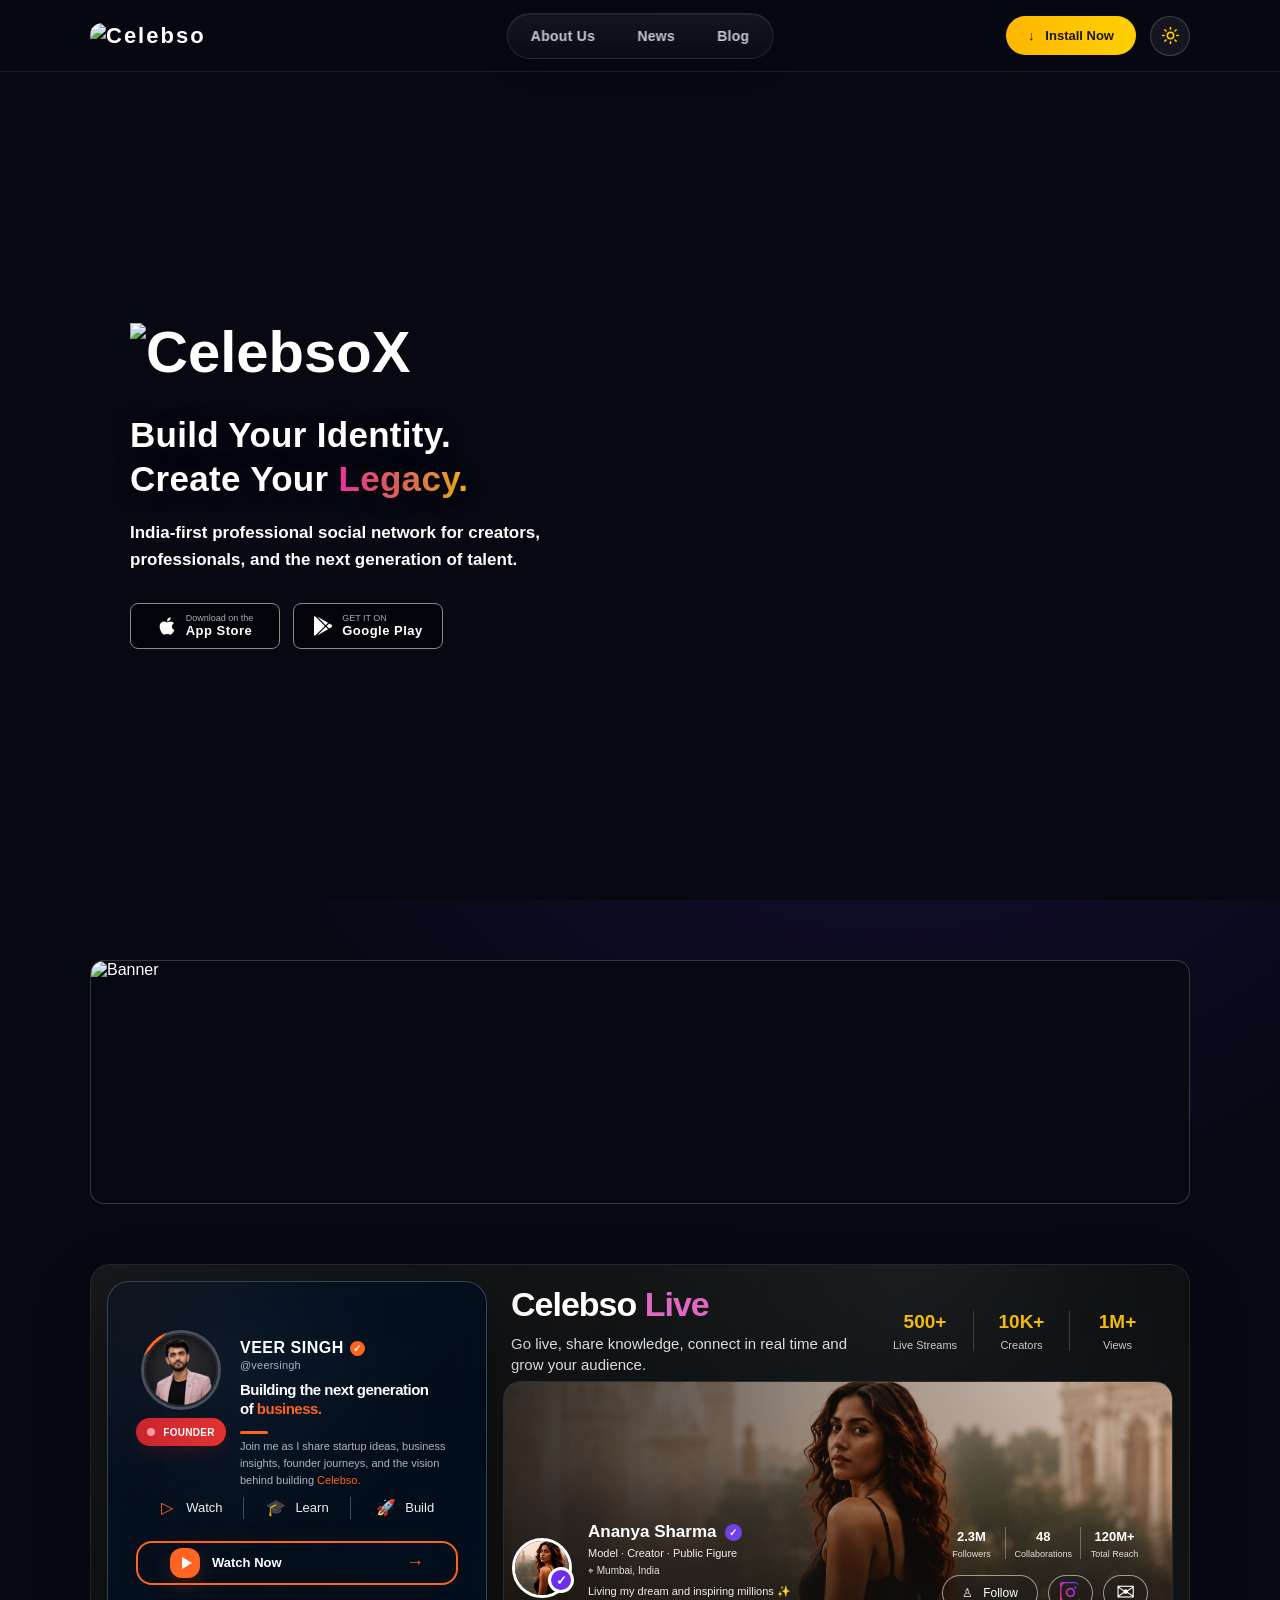
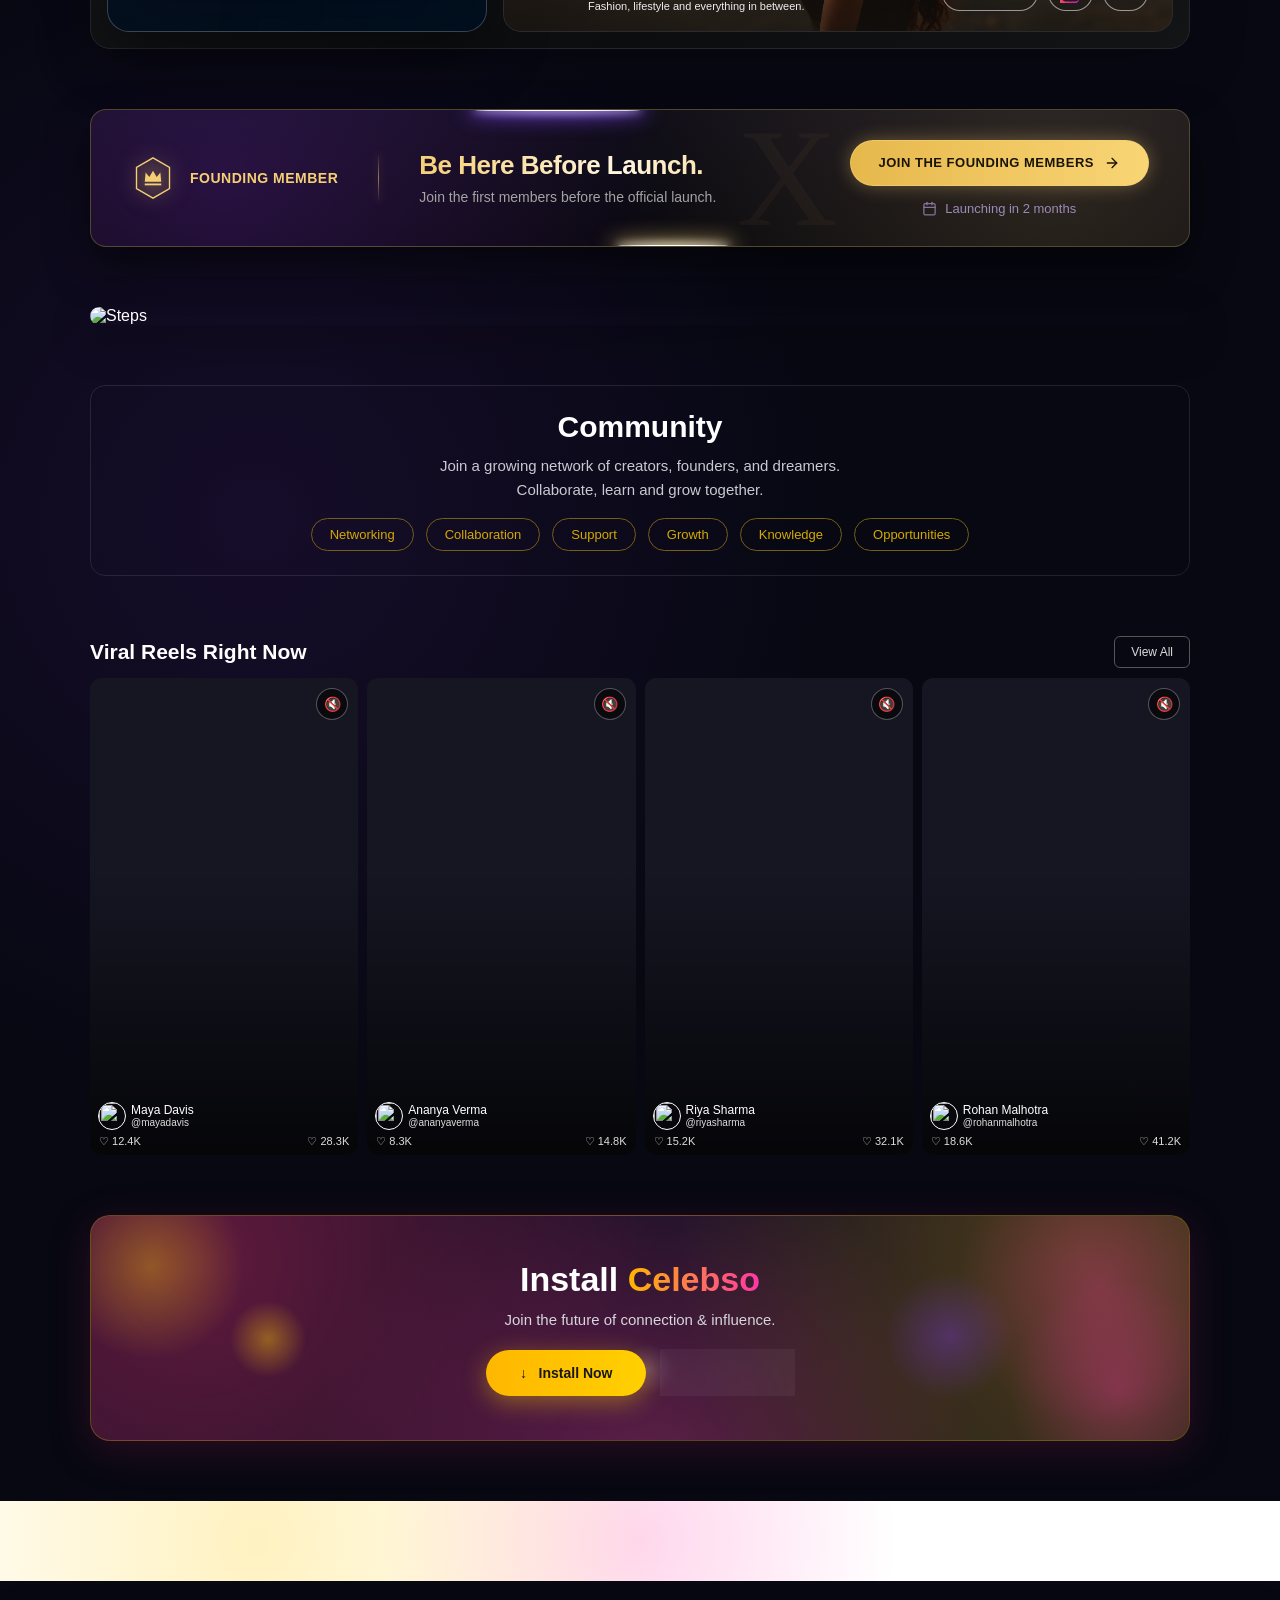
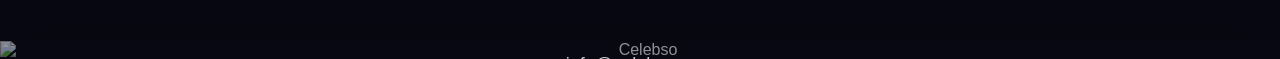
==== commit 16ef4503: "Reduce and adjust vertical sizes of profile card and hero section" ====
--- a/index.html
+++ b/index.html
@@ -33,7 +33,7 @@
 .live-new .lv-container{
     width:100%;
     max-width:100%;
-    min-height:385px;
+    min-height:280px;
     background:
         radial-gradient(circle at 75% 0%, rgba(255,255,255,0.05), transparent 35%),
         linear-gradient(145deg,#18191b,#0c0d0f 65%,#121416);
@@ -68,7 +68,7 @@
     border:1px solid rgba(130,145,165,0.4);
     border-radius:22px;
     box-shadow:0 20px 60px rgba(0,0,0,0.45),inset 0 0 60px rgba(0,20,40,0.15);
-    padding:32px 28px 28px;
+    padding:58px 28px 46px;
 }
 
 .live-new .profile-card-new::before{
@@ -105,21 +105,22 @@
 /* TOP SECTION - side by side like template */
 .live-new .pc-top-section{
     display:flex;
-    gap:20px;
+    gap:14px;
     align-items:flex-start;
 }
 
 /* LEFT PROFILE */
 .live-new .pc-profile-side{
-    width:120px;
+    width:90px;
     flex-shrink:0;
     text-align:center;
+    margin-top:-10px;
 }
 
 .live-new .pc-image-wrapper{
-    width:105px;
-    height:105px;
-    margin:0 auto 12px;
+    width:80px;
+    height:80px;
+    margin:0 auto 8px;
     border-radius:50%;
     padding:3px;
     background:linear-gradient(135deg,#ff6b1a 0%,#ff6b1a 18%,#4a4f5b 18%,#4a4f5b 100%);
@@ -152,10 +153,10 @@
     gap:8px;
     width:100%;
     max-width:160px;
-    height:36px;
+    height:28px;
     border-radius:20px;
     background:linear-gradient(90deg,#c9252d,#e33232);
-    font-size:11px;
+    font-size:10px;
     font-weight:700;
     letter-spacing:0.3px;
     color:#fff;
@@ -179,17 +180,17 @@
 .live-new .pc-main-info{
     flex:1;
     min-width:0;
-    padding-top:2px;
+    padding-top:0;
 }
 
 .live-new .pc-name-row{
     display:flex;
     align-items:center;
-    gap:8px;
+    gap:6px;
 }
 
 .live-new .pc-name{
-    font-size:20px;
+    font-size:16px;
     line-height:1;
     font-weight:800;
     letter-spacing:0.5px;
@@ -197,8 +198,8 @@
 }
 
 .live-new .pc-verified{
-    width:18px;
-    height:18px;
+    width:15px;
+    height:15px;
     display:flex;
     align-items:center;
     justify-content:center;
@@ -211,15 +212,15 @@
 }
 
 .live-new .pc-username{
-    margin-top:6px;
-    font-size:12px;
+    margin-top:3px;
+    font-size:11px;
     color:#a9afb9;
     letter-spacing:0.2px;
 }
 
 .live-new .pc-headline{
-    margin-top:18px;
-    font-size:18px;
+    margin-top:10px;
+    font-size:15px;
     line-height:1.25;
     font-weight:700;
     letter-spacing:-0.5px;
@@ -239,9 +240,9 @@
 }
 
 .live-new .pc-description{
-    margin-top:10px;
-    font-size:12px;
-    line-height:1.65;
+    margin-top:4px;
+    font-size:11px;
+    line-height:1.55;
     color:#aeb4be;
     max-width:280px;
 }
@@ -256,7 +257,7 @@
 
 /* NAVIGATION */
 .live-new .pc-navigation{
-    margin-top:16px;
+    margin-top:8px;
     display:flex;
     align-items:center;
     width:100%;
@@ -273,8 +274,8 @@
 }
 
 .live-new .pc-nav-icon{
-    width:28px;
-    height:28px;
+    width:22px;
+    height:22px;
     display:flex;
     align-items:center;
     justify-content:center;
@@ -284,15 +285,15 @@
 
 .live-new .pc-separator{
     width:1px;
-    height:28px;
+    height:22px;
     background:rgba(140,150,165,0.45);
 }
 
 /* WATCH BUTTON */
 .live-new .pc-watch-button{
-    margin-top:20px;
+    margin-top:22px;
     width:100%;
-    height:64px;
+    height:44px;
     border:2px solid #ff641c;
     border-radius:16px;
     background:rgba(5,16,29,0.45);
@@ -311,8 +312,8 @@
 }
 
 .live-new .pc-play-box{
-    width:40px;
-    height:40px;
+    width:30px;
+    height:30px;
     border-radius:12px;
     display:flex;
     align-items:center;
@@ -325,15 +326,15 @@
 .live-new .pc-play-icon{
     width:0;
     height:0;
-    border-top:8px solid transparent;
-    border-bottom:8px solid transparent;
-    border-left:13px solid white;
+    border-top:6px solid transparent;
+    border-bottom:6px solid transparent;
+    border-left:10px solid white;
     margin-left:3px;
 }
 
 .live-new .pc-watch-text{
-    margin-left:18px;
-    font-size:16px;
+    margin-left:12px;
+    font-size:13px;
     font-weight:700;
     color:#fff;
 }
@@ -341,7 +342,7 @@
 .live-new .pc-arrow{
     margin-left:auto;
     color:#ff641c;
-    font-size:22px;
+    font-size:18px;
     font-weight:300;
 }
 
@@ -416,7 +417,7 @@
 .live-new .lv-hero{
     position:relative;
     flex:1;
-    min-height:255px;
+    min-height:110px;
     overflow:hidden;
     border-radius:18px;
     border:1px solid #292b2e;
@@ -453,8 +454,8 @@
 }
 
 .live-new .creator-avatar{
-    width:90px;
-    height:90px;
+    width:60px;
+    height:60px;
     border-radius:50%;
     object-fit:cover;
     border:3px solid white;
@@ -466,15 +467,15 @@
     position:absolute;
     right:-2px;
     bottom:5px;
-    width:38px;
-    height:38px;
+    width:26px;
+    height:26px;
     border-radius:50%;
     background:#6b2df2;
     border:3px solid white;
     display:flex;
     align-items:center;
     justify-content:center;
-    font-size:19px;
+    font-size:13px;
     font-weight:800;
 }
 
@@ -489,7 +490,7 @@
     display:flex;
     align-items:center;
     gap:8px;
-    font-size:22px;
+    font-size:17px;
     font-weight:800;
     color:#ffffff;
 }
@@ -509,23 +510,23 @@
 
 /* ROLE */
 .live-new .creator-role{
-    margin-top:7px;
-    font-size:13px;
+    margin-top:5px;
+    font-size:11px;
     color:#f0f0f0;
 }
 
 /* LOCATION */
 .live-new .location{
-    margin-top:10px;
-    font-size:12px;
+    margin-top:6px;
+    font-size:10px;
     color:#e2e2e2;
 }
 
 /* BIO */
 .live-new .bio{
-    margin-top:11px;
-    font-size:12px;
-    line-height:1.5;
+    margin-top:7px;
+    font-size:11px;
+    line-height:1.4;
     color:#eeeeee;
 }
 
@@ -540,8 +541,8 @@
 }
 
 .live-new .hero-stat{
-    min-width:88px;
-    padding:0 12px;
+    min-width:68px;
+    padding:0 8px;
     text-align:center;
     border-left:1px solid rgba(255,255,255,0.30);
 }
@@ -551,15 +552,15 @@
 }
 
 .live-new .hero-stat strong{
-    font-size:15px;
+    font-size:13px;
     font-weight:700;
     color:#ffffff;
 }
 
 .live-new .hero-stat span{
     display:block;
-    margin-top:6px;
-    font-size:10px;
+    margin-top:4px;
+    font-size:9px;
     color:#dddddd;
 }
 
@@ -575,9 +576,9 @@
 
 /* GENERAL BUTTON */
 .live-new .action-button{
-    height:45px;
-    min-width:116px;
-    padding:0 18px;
+    height:36px;
+    min-width:96px;
+    padding:0 14px;
     border-radius:30px;
     border:1px solid rgba(255,255,255,0.55);
     background:rgba(20,20,20,0.25);
@@ -585,7 +586,7 @@
     display:flex;
     align-items:center;
     justify-content:center;
-    font-size:14px;
+    font-size:12px;
     cursor:pointer;
     backdrop-filter:blur(4px);
     transition:0.25s;
@@ -642,7 +643,7 @@
     }
 
     .live-new .lv-hero{
-        min-height:540px;
+        min-height:340px;
     }
 
 }
@@ -744,7 +745,7 @@
     }
 
     .live-new .lv-hero{
-        min-height:580px;
+        min-height:420px;
     }
 
     .live-new .live-creator{
@@ -756,8 +757,8 @@
     }
 
     .live-new .creator-avatar{
-        width:105px;
-        height:105px;
+        width:70px;
+        height:70px;
     }
 
     .live-new .creator-details{
@@ -766,7 +767,7 @@
     }
 
     .live-new .creator-name{
-        font-size:25px;
+        font-size:18px;
     }
 
     .live-new .hero-stats{
@@ -784,11 +785,11 @@
     }
 
     .live-new .hero-stat strong{
-        font-size:16px;
+        font-size:13px;
     }
 
     .live-new .hero-stat span{
-        font-size:10px;
+        font-size:9px;
     }
 
     .live-new .actions{
@@ -799,10 +800,10 @@
     }
 
     .live-new .action-button{
-        height:46px;
-        min-width:105px;
-        font-size:14px;
-        padding:0 16px;
+        height:36px;
+        min-width:90px;
+        font-size:12px;
+        padding:0 14px;
     }
 
     .live-new .icon-button{
@@ -910,7 +911,7 @@
     }
 
     .live-new .pc-navigation{
-        margin-top:12px;
+    margin-top:6px;
     }
 
     .live-new .pc-nav-item{
@@ -953,7 +954,7 @@
     }
 
     .live-new .lv-hero{
-        min-height:560px;
+        min-height:400px;
     }
 
     .live-new .live-creator{
@@ -961,38 +962,38 @@
     }
 
     .live-new .creator-avatar{
-        width:80px;
-        height:80px;
+        width:55px;
+        height:55px;
     }
 
     .live-new .big-check{
-        width:43px;
-        height:43px;
-        font-size:22px;
+        width:28px;
+        height:28px;
+        font-size:14px;
     }
 
     .live-new .creator-name{
-        font-size:21px;
+        font-size:15px;
     }
 
     .live-new .creator-role{
-        font-size:13px;
+        font-size:10px;
     }
 
     .live-new .location{
+        font-size:9px;
+    }
+
+    .live-new .bio{
+        font-size:10px;
+    }
+
+    .live-new .hero-stat strong{
         font-size:12px;
     }
 
-    .live-new .bio{
-        font-size:12px;
-    }
-
-    .live-new .hero-stat strong{
-        font-size:14px;
-    }
-
     .live-new .hero-stat span{
-        font-size:9px;
+        font-size:8px;
     }
 
 }
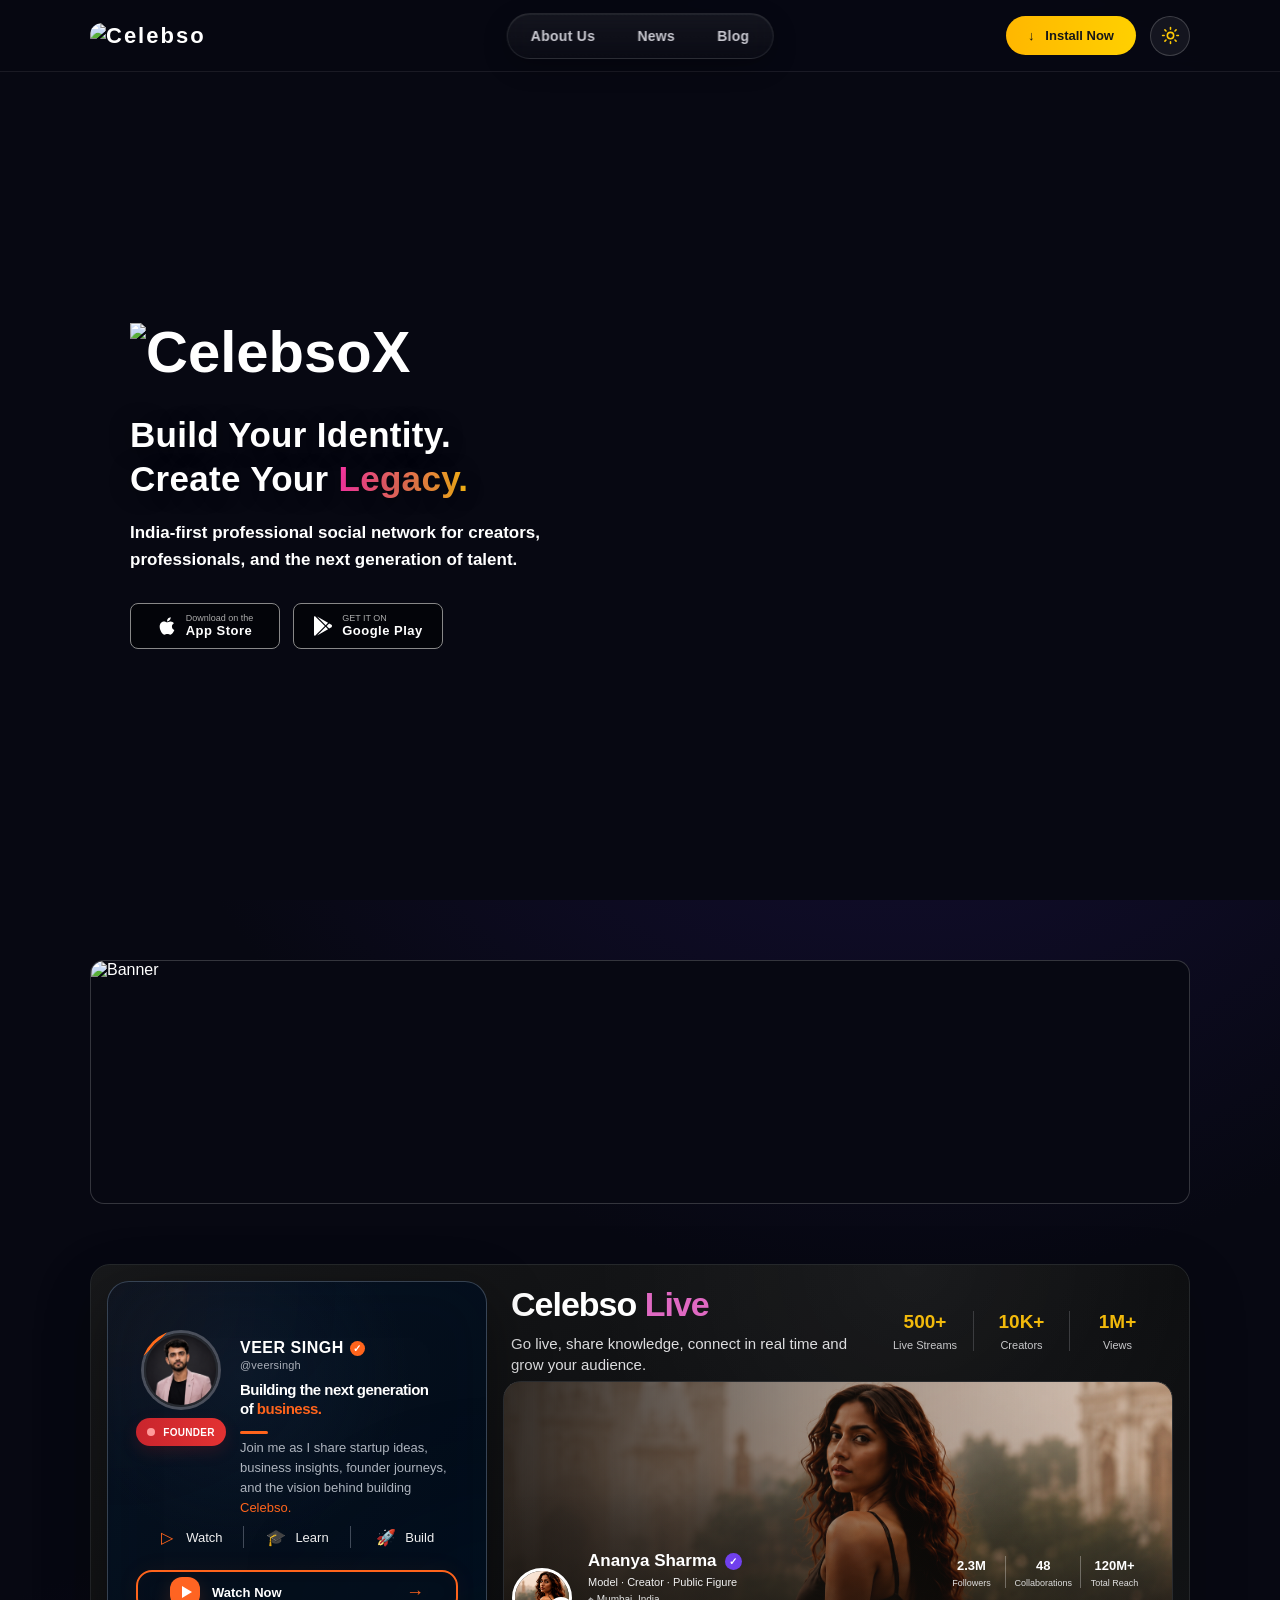
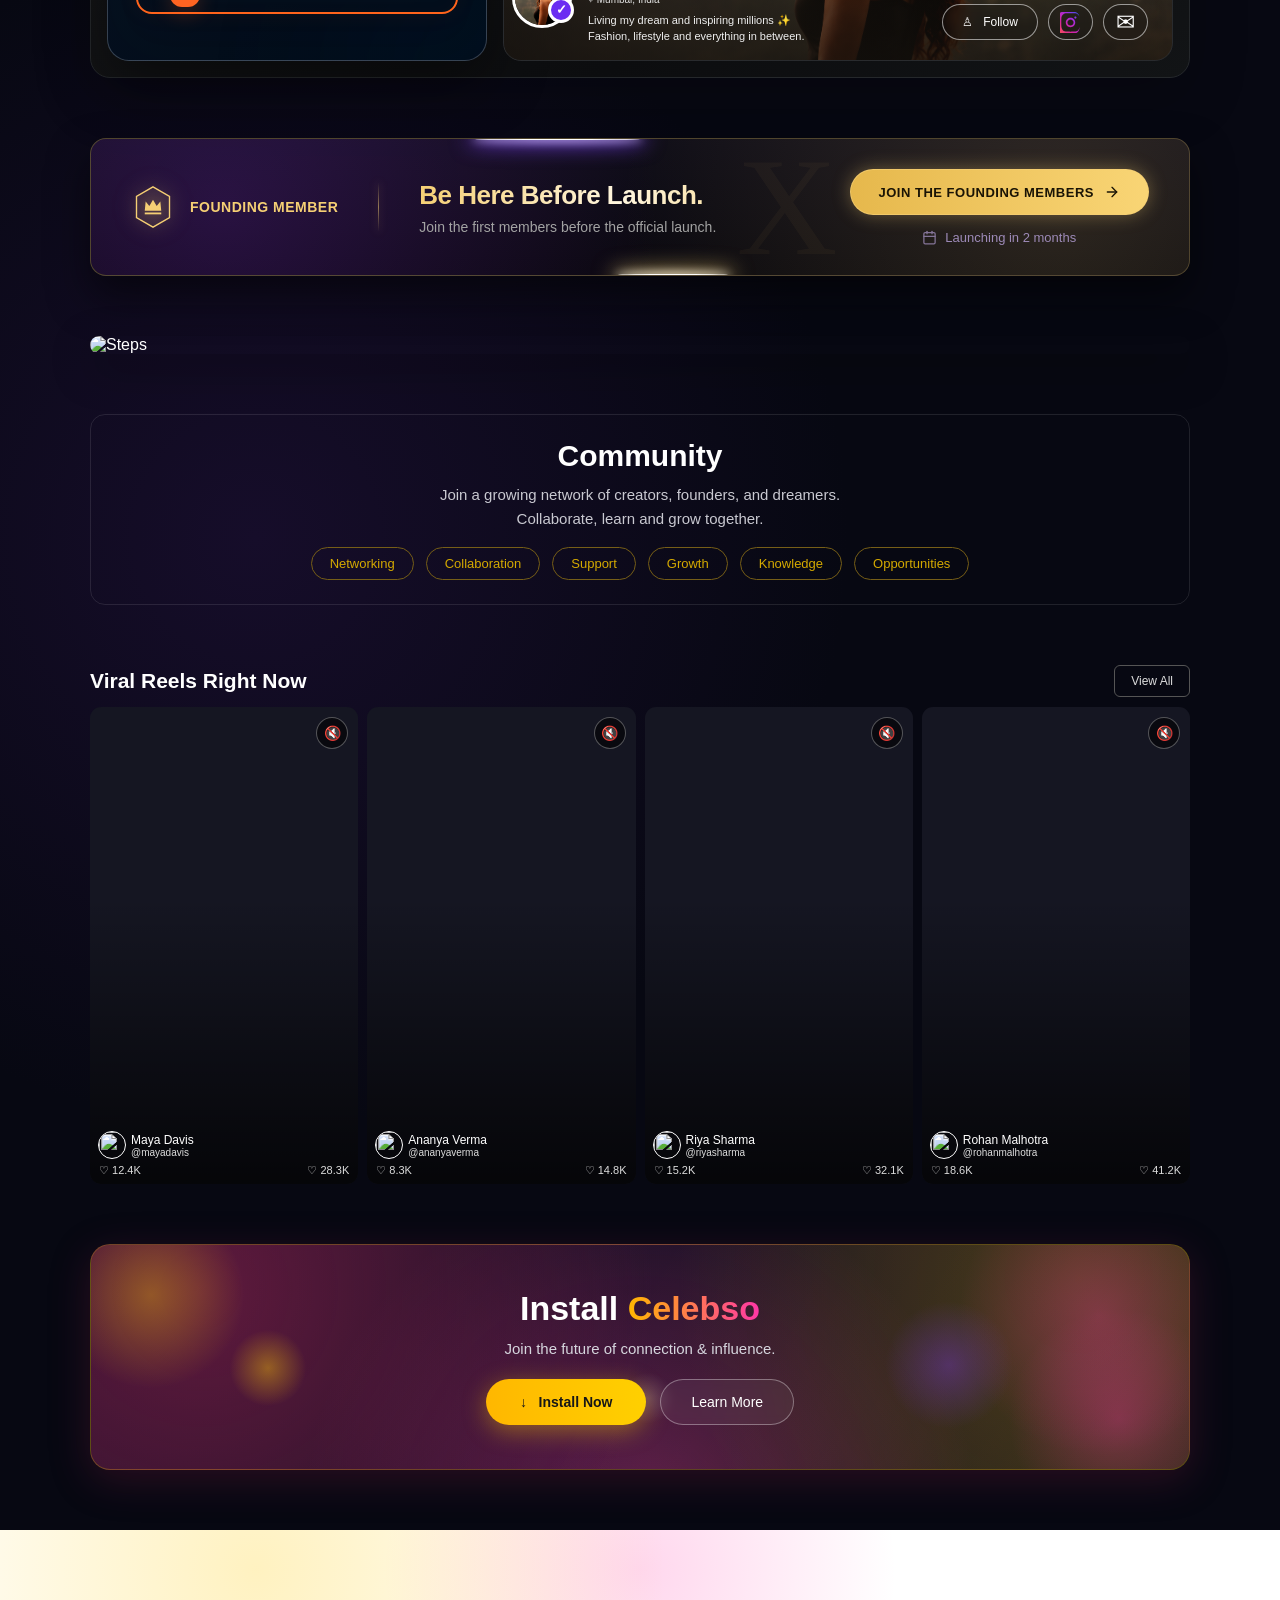
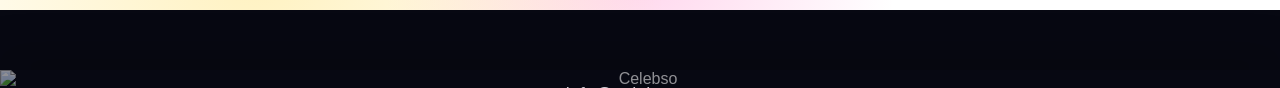
==== commit b9e3ed45: "Increase description font size" ====
--- a/index.html
+++ b/index.html
@@ -241,7 +241,7 @@
 
 .live-new .pc-description{
     margin-top:4px;
-    font-size:11px;
+    font-size:13px;
     line-height:1.55;
     color:#aeb4be;
     max-width:280px;
